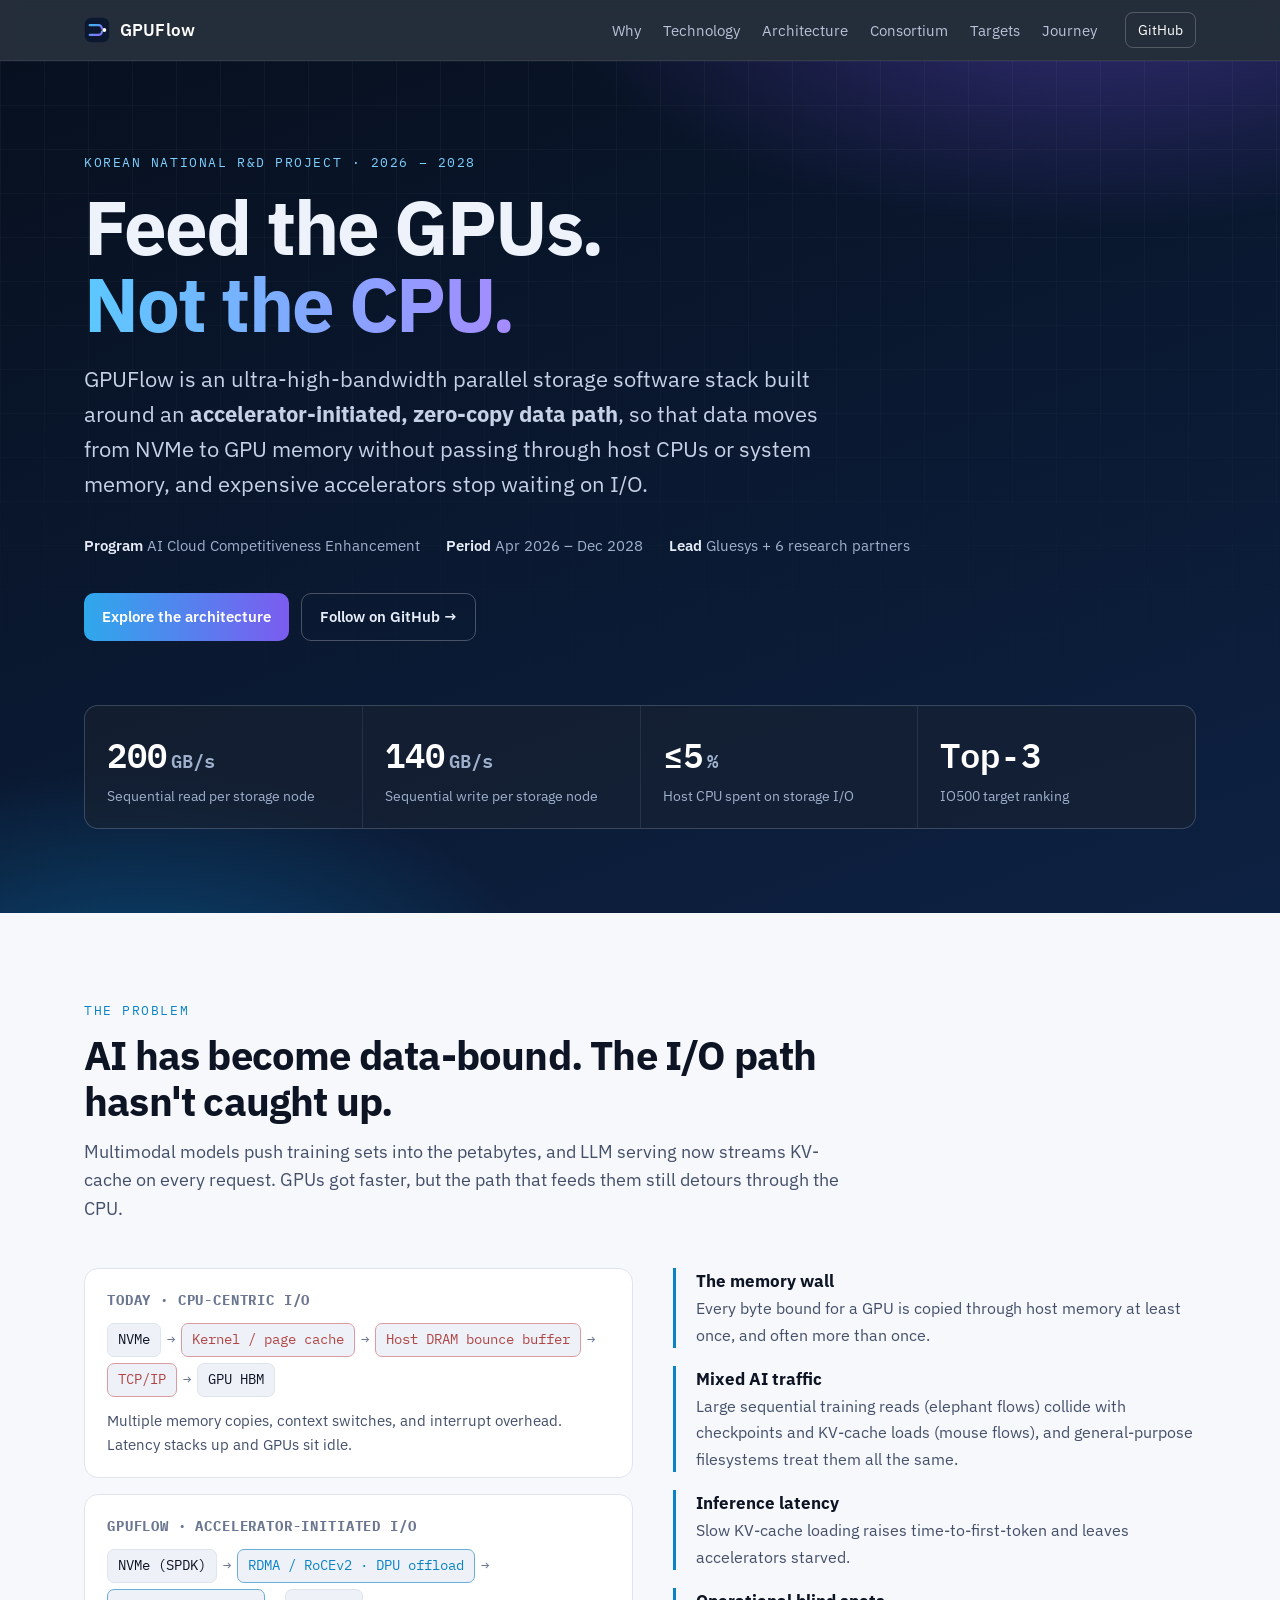
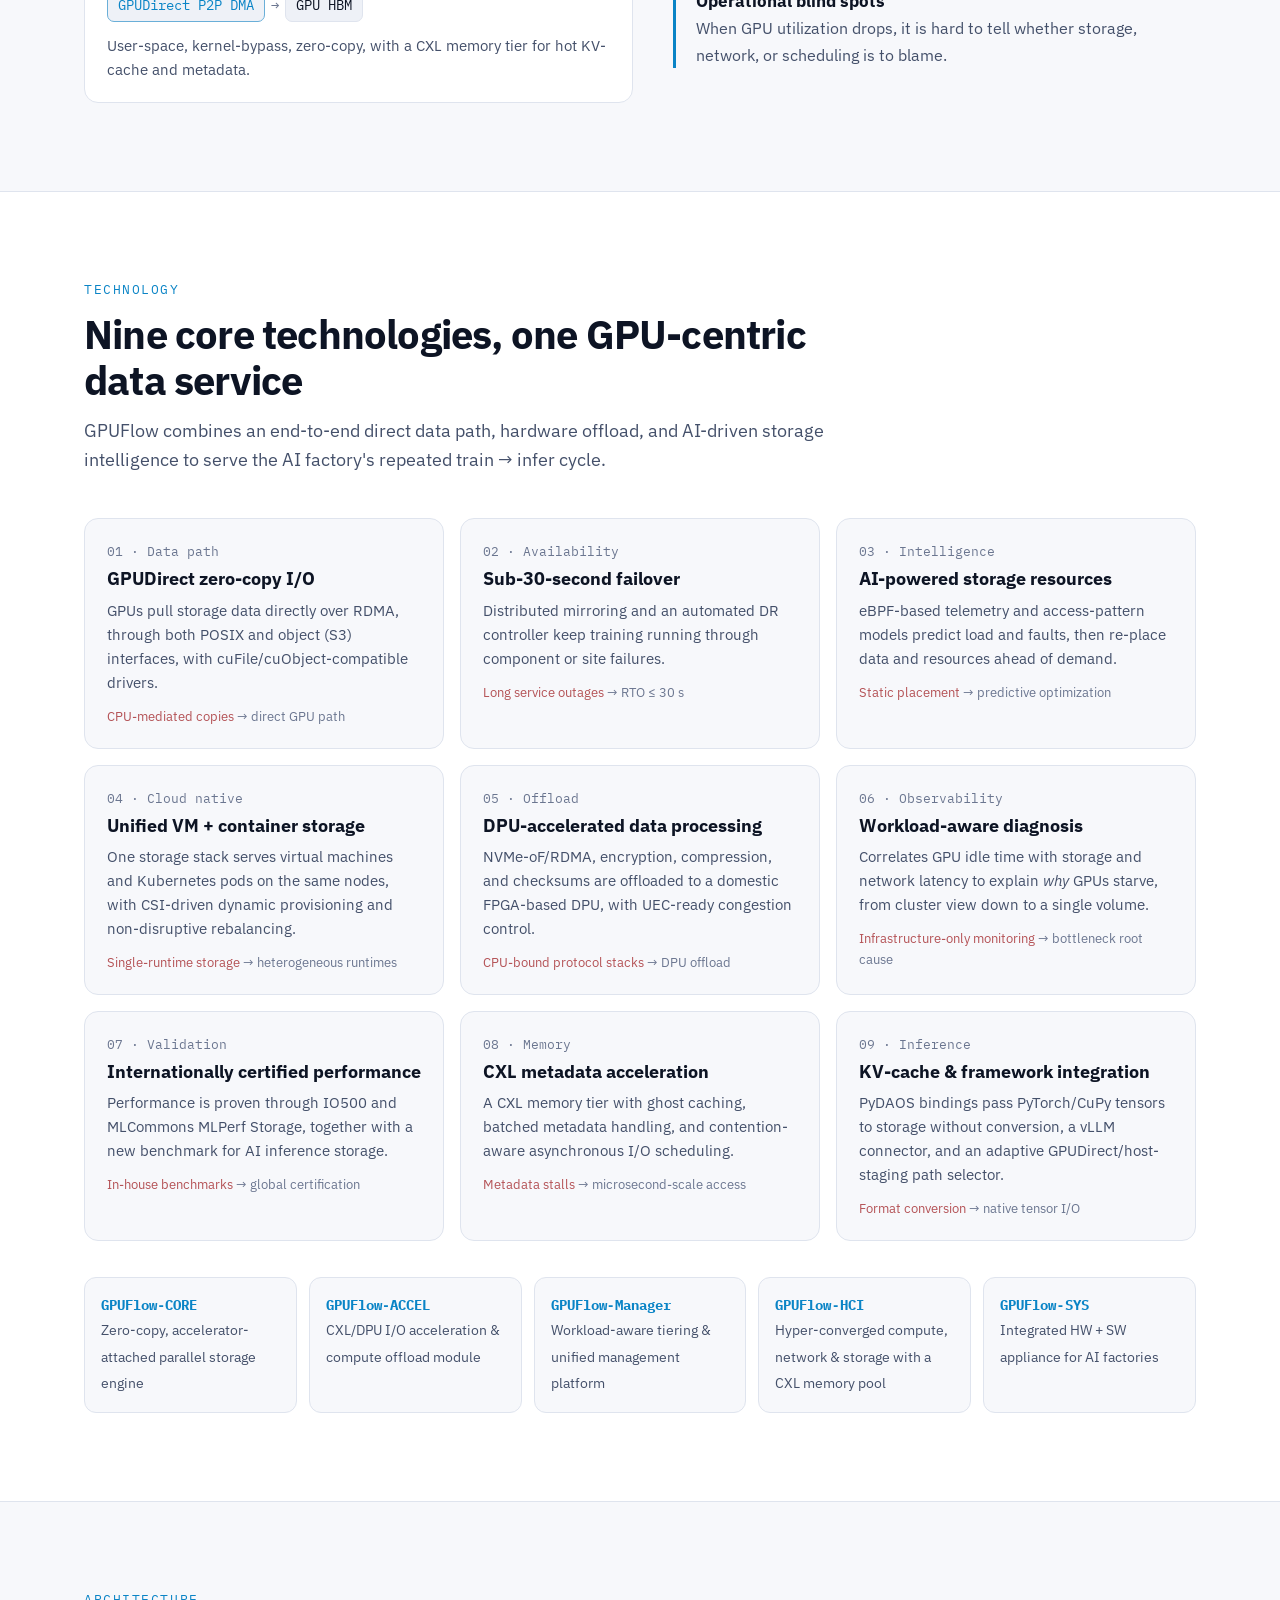
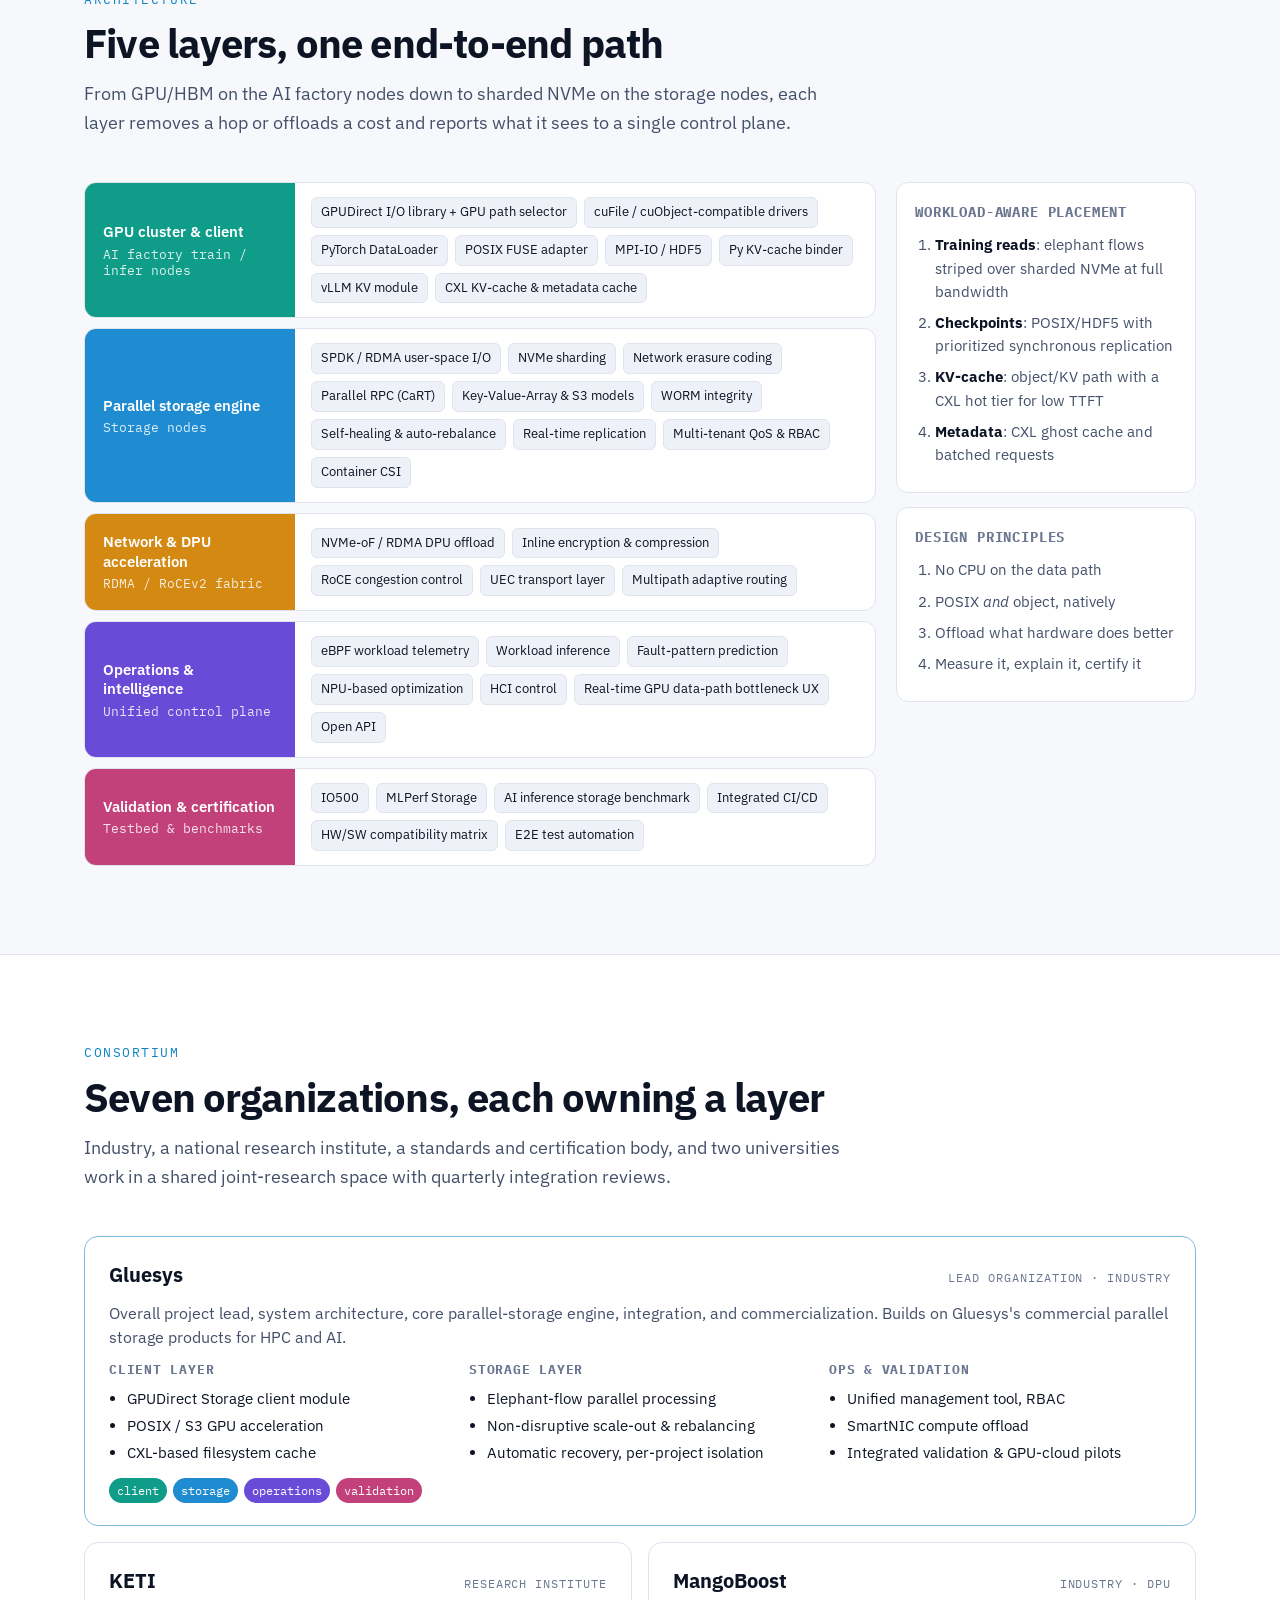
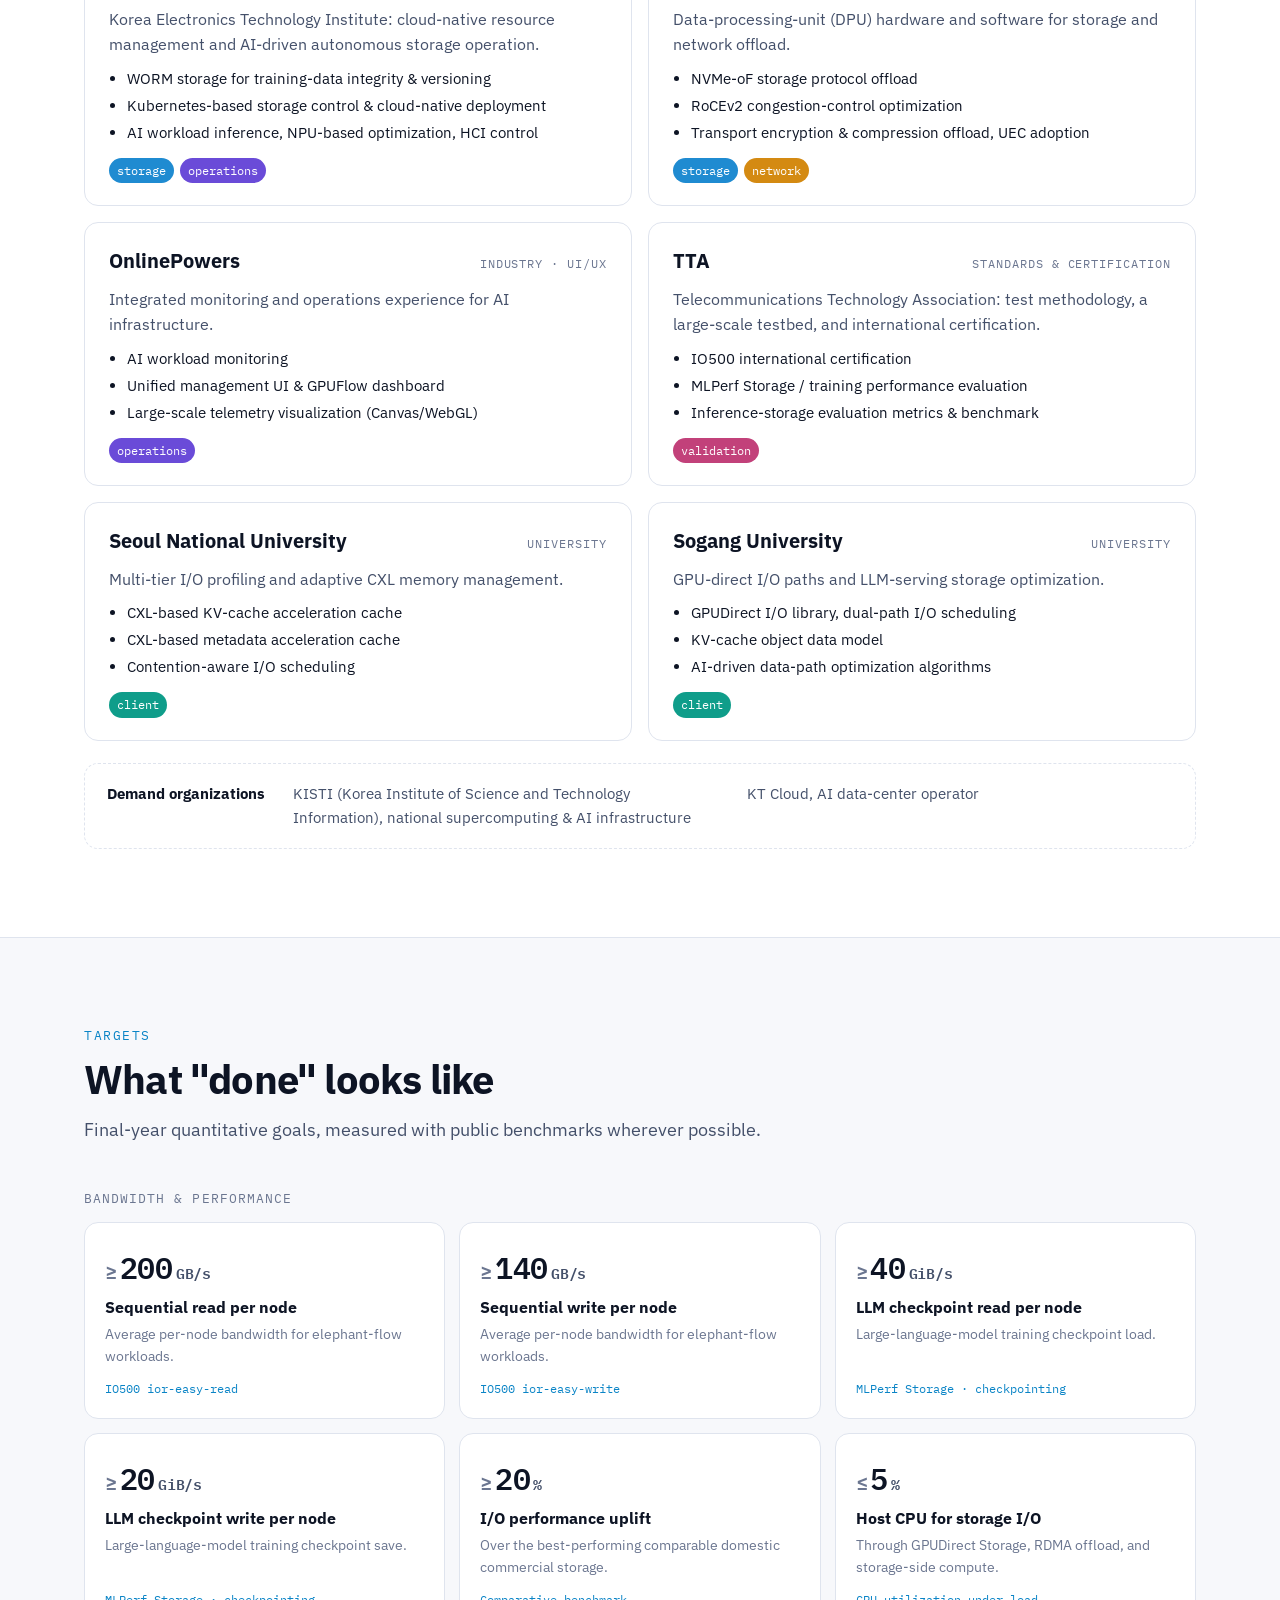
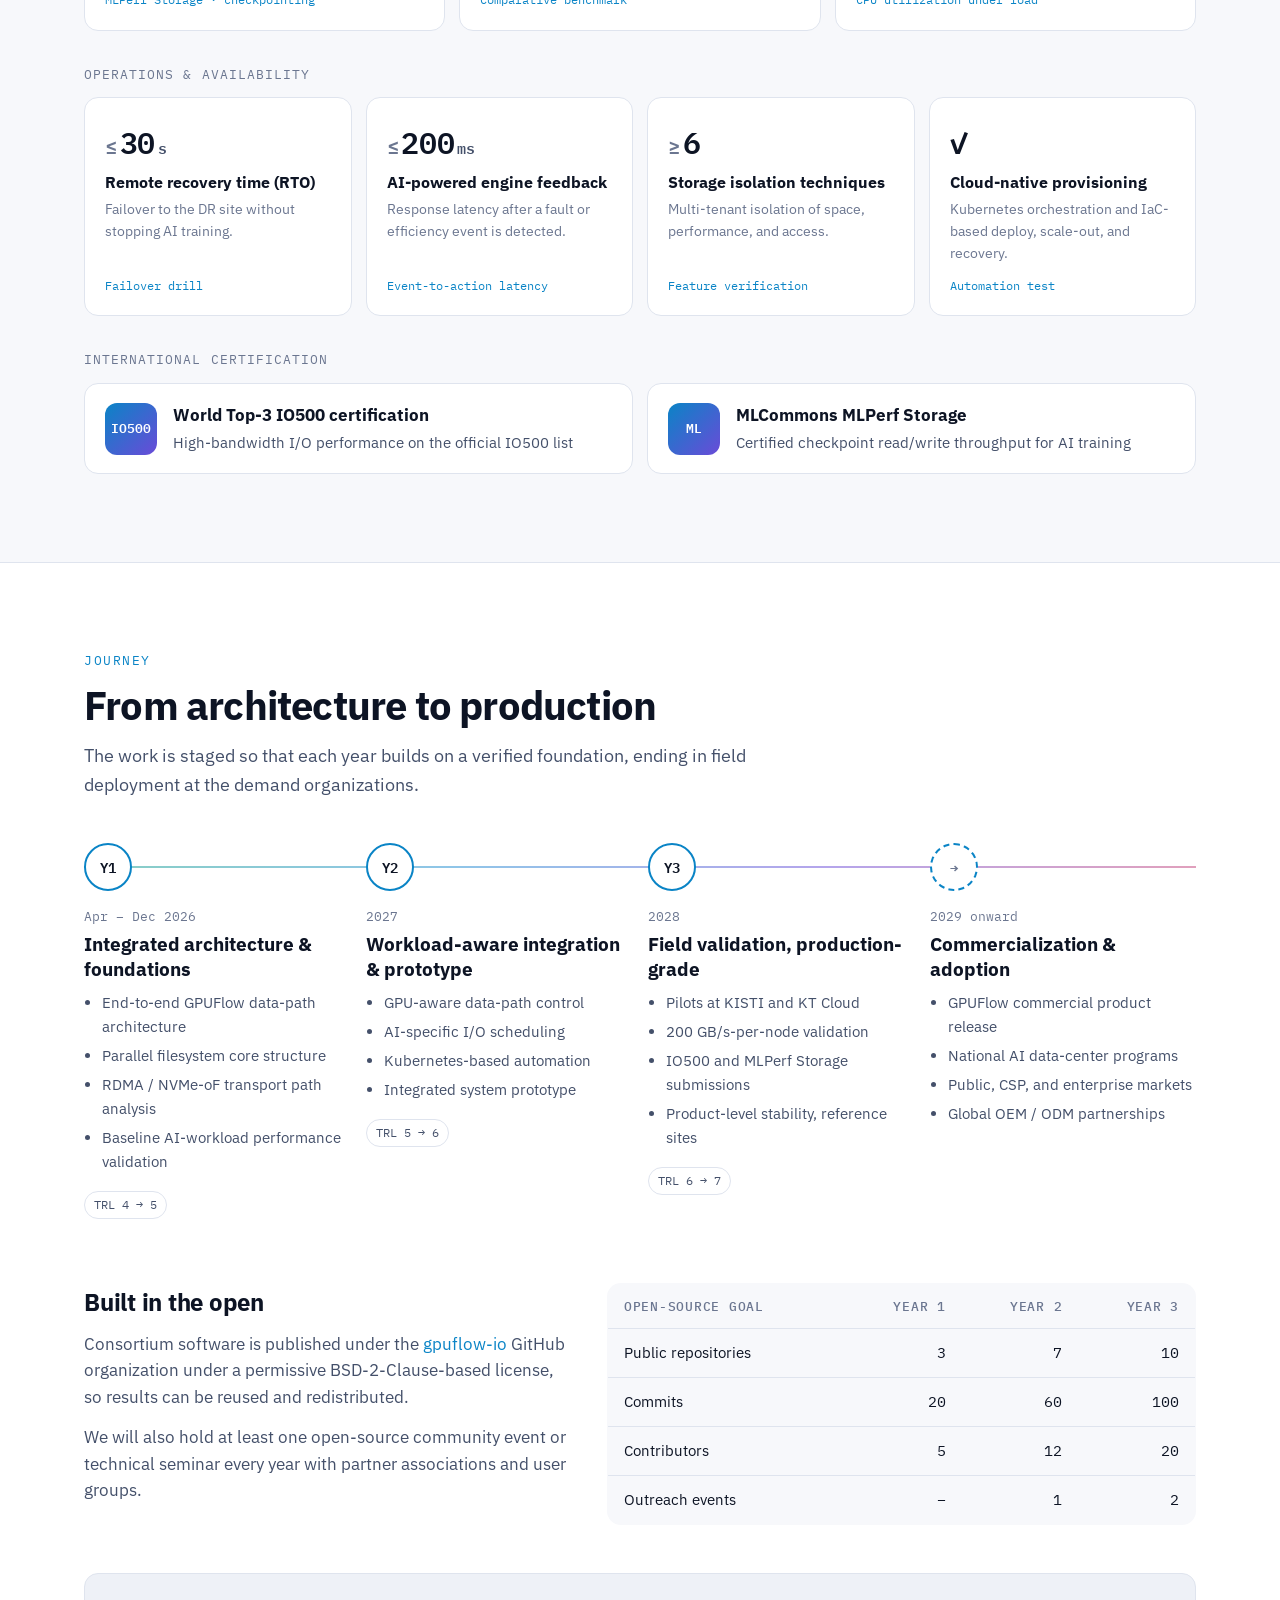
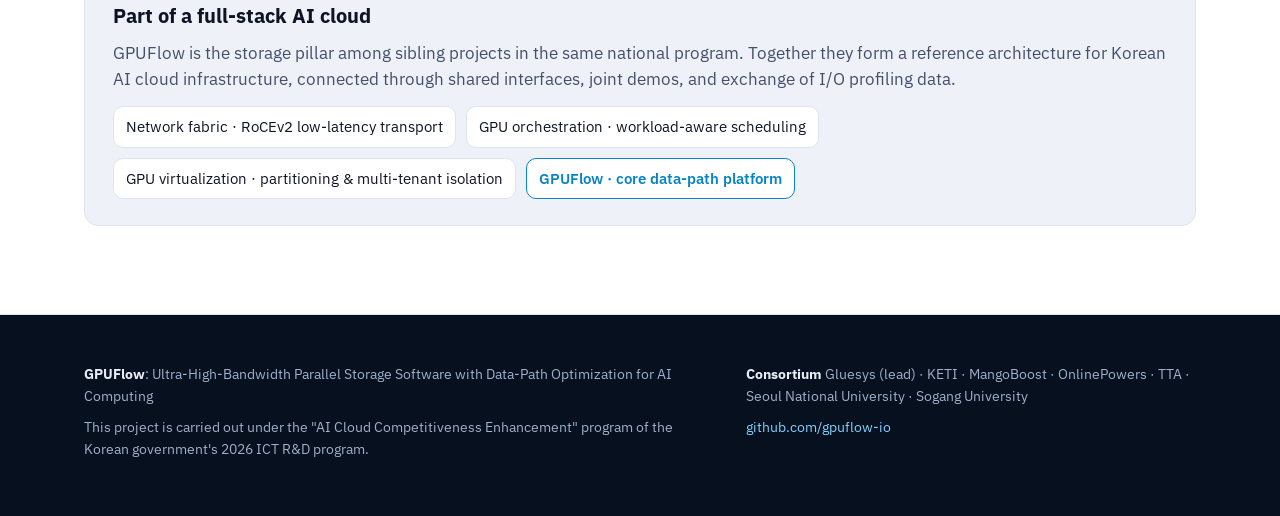
==== index.html @ 69372de9 "Add GPUFlow project homepage Single-page English site: problem, nine core technologies, five-layer a" ====
<!doctype html>
<html lang="en">
<head>
<meta charset="utf-8">
<meta name="viewport" content="width=device-width, initial-scale=1">
<title>GPUFlow — Data-Path-Optimized Parallel Storage for AI</title>
<meta name="description" content="GPUFlow is a Korean national R&D project building an accelerator-initiated, zero-copy parallel storage software stack that delivers 200 GB/s+ per node to large GPU clusters.">
<meta property="og:title" content="GPUFlow — Data-Path-Optimized Parallel Storage for AI">
<meta property="og:description" content="Accelerator-initiated, zero-copy parallel storage delivering 200 GB/s+ per node to AI factories.">
<meta property="og:type" content="website">
<link rel="icon" href="assets/logo.svg" type="image/svg+xml">
<link rel="preconnect" href="https://fonts.googleapis.com">
<link rel="preconnect" href="https://fonts.gstatic.com" crossorigin>
<link href="https://fonts.googleapis.com/css2?family=IBM+Plex+Mono:wght@400;500;600&family=IBM+Plex+Sans:wght@400;500;600;700&display=swap" rel="stylesheet">
<link rel="stylesheet" href="assets/style.css">
</head>
<body>

<nav class="nav">
  <div class="wrap">
    <a class="brand" href="#top" aria-label="GPUFlow home">
      <img src="assets/logo.svg" width="26" height="26" alt="">
      GPUFlow
    </a>
    <ul>
      <li><a href="#problem">Why</a></li>
      <li><a href="#technology">Technology</a></li>
      <li><a href="#architecture">Architecture</a></li>
      <li><a href="#consortium">Consortium</a></li>
      <li><a href="#targets">Targets</a></li>
      <li><a href="#journey">Journey</a></li>
    </ul>
    <a class="gh" href="https://github.com/gpuflow-io">GitHub</a>
  </div>
</nav>

<header class="hero" id="top">
  <div class="wrap">
    <div class="eyebrow">Korean national R&amp;D project · 2026 – 2028</div>
    <h1>Feed the GPUs.<br><span class="grad">Not the CPU.</span></h1>
    <p class="lede">GPUFlow is an ultra-high-bandwidth parallel storage software stack built around an
      <b>accelerator-initiated, zero-copy data path</b>, so that data moves from NVMe to GPU memory without passing through
      host CPUs or system memory, and expensive accelerators stop waiting on I/O.</p>
    <div class="meta">
      <span><b>Program</b> AI Cloud Competitiveness Enhancement</span>
      <span><b>Period</b> Apr 2026 – Dec 2028</span>
      <span><b>Lead</b> Gluesys + 6 research partners</span>
    </div>
    <div class="cta">
      <a class="btn primary" href="#architecture">Explore the architecture</a>
      <a class="btn ghost" href="https://github.com/gpuflow-io">Follow on GitHub →</a>
    </div>

    <div class="hero-stats">
      <div><div class="v">200<small>GB/s</small></div><div class="k">Sequential read per storage node</div></div>
      <div><div class="v">140<small>GB/s</small></div><div class="k">Sequential write per storage node</div></div>
      <div><div class="v">≤5<small>%</small></div><div class="k">Host CPU spent on storage I/O</div></div>
      <div><div class="v">Top‑3</div><div class="k">IO500 target ranking</div></div>
    </div>
  </div>
</header>

<!-- ============ PROBLEM ============ -->
<section id="problem">
  <div class="wrap">
    <div class="sec-head">
      <div class="eyebrow">The problem</div>
      <h2>AI has become data-bound. The I/O path hasn't caught up.</h2>
      <p>Multimodal models push training sets into the petabytes, and LLM serving now streams KV-cache
        on every request. GPUs got faster, but the path that feeds them still detours through the CPU.</p>
    </div>

    <div class="problem">
      <div class="paths">
        <div class="path">
          <h4>Today · CPU-centric I/O</h4>
          <div class="hops">
            <span class="hop">NVMe</span><span class="arrow">→</span>
            <span class="hop bad">Kernel / page cache</span><span class="arrow">→</span>
            <span class="hop bad">Host DRAM bounce buffer</span><span class="arrow">→</span>
            <span class="hop bad">TCP/IP</span><span class="arrow">→</span>
            <span class="hop">GPU HBM</span>
          </div>
          <p>Multiple memory copies, context switches, and interrupt overhead. Latency stacks up and GPUs sit idle.</p>
        </div>
        <div class="path">
          <h4>GPUFlow · Accelerator-initiated I/O</h4>
          <div class="hops">
            <span class="hop">NVMe (SPDK)</span><span class="arrow">→</span>
            <span class="hop good">RDMA / RoCEv2 · DPU offload</span><span class="arrow">→</span>
            <span class="hop good">GPUDirect P2P DMA</span><span class="arrow">→</span>
            <span class="hop">GPU HBM</span>
          </div>
          <p>User-space, kernel-bypass, zero-copy, with a CXL memory tier for hot KV-cache and metadata.</p>
        </div>
      </div>

      <ul class="points">
        <li><b>The memory wall</b><span>Every byte bound for a GPU is copied through host memory at least once, and often more than once.</span></li>
        <li><b>Mixed AI traffic</b><span>Large sequential training reads (elephant flows) collide with checkpoints and KV-cache loads (mouse flows), and general-purpose filesystems treat them all the same.</span></li>
        <li><b>Inference latency</b><span>Slow KV-cache loading raises time-to-first-token and leaves accelerators starved.</span></li>
        <li><b>Operational blind spots</b><span>When GPU utilization drops, it is hard to tell whether storage, network, or scheduling is to blame.</span></li>
      </ul>
    </div>
  </div>
</section>

<!-- ============ TECHNOLOGY ============ -->
<section id="technology" class="alt">
  <div class="wrap">
    <div class="sec-head">
      <div class="eyebrow">Technology</div>
      <h2>Nine core technologies, one GPU-centric data service</h2>
      <p>GPUFlow combines an end-to-end direct data path, hardware offload, and AI-driven storage intelligence to serve the AI factory's repeated train → infer cycle.</p>
    </div>

    <div class="tech">
      <div class="tcard"><div class="n">01 · Data path</div><h3>GPUDirect zero-copy I/O</h3>
        <p>GPUs pull storage data directly over RDMA, through both POSIX and object (S3) interfaces, with cuFile/cuObject-compatible drivers.</p>
        <div class="from"><s>CPU-mediated copies</s> → direct GPU path</div></div>
      <div class="tcard"><div class="n">02 · Availability</div><h3>Sub-30-second failover</h3>
        <p>Distributed mirroring and an automated DR controller keep training running through component or site failures.</p>
        <div class="from"><s>Long service outages</s> → RTO ≤ 30 s</div></div>
      <div class="tcard"><div class="n">03 · Intelligence</div><h3>AI-powered storage resources</h3>
        <p>eBPF-based telemetry and access-pattern models predict load and faults, then re-place data and resources ahead of demand.</p>
        <div class="from"><s>Static placement</s> → predictive optimization</div></div>
      <div class="tcard"><div class="n">04 · Cloud native</div><h3>Unified VM + container storage</h3>
        <p>One storage stack serves virtual machines and Kubernetes pods on the same nodes, with CSI-driven dynamic provisioning and non-disruptive rebalancing.</p>
        <div class="from"><s>Single-runtime storage</s> → heterogeneous runtimes</div></div>
      <div class="tcard"><div class="n">05 · Offload</div><h3>DPU-accelerated data processing</h3>
        <p>NVMe-oF/RDMA, encryption, compression, and checksums are offloaded to a domestic FPGA-based DPU, with UEC-ready congestion control.</p>
        <div class="from"><s>CPU-bound protocol stacks</s> → DPU offload</div></div>
      <div class="tcard"><div class="n">06 · Observability</div><h3>Workload-aware diagnosis</h3>
        <p>Correlates GPU idle time with storage and network latency to explain <em>why</em> GPUs starve, from cluster view down to a single volume.</p>
        <div class="from"><s>Infrastructure-only monitoring</s> → bottleneck root cause</div></div>
      <div class="tcard"><div class="n">07 · Validation</div><h3>Internationally certified performance</h3>
        <p>Performance is proven through IO500 and MLCommons MLPerf Storage, together with a new benchmark for AI inference storage.</p>
        <div class="from"><s>In-house benchmarks</s> → global certification</div></div>
      <div class="tcard"><div class="n">08 · Memory</div><h3>CXL metadata acceleration</h3>
        <p>A CXL memory tier with ghost caching, batched metadata handling, and contention-aware asynchronous I/O scheduling.</p>
        <div class="from"><s>Metadata stalls</s> → microsecond-scale access</div></div>
      <div class="tcard"><div class="n">09 · Inference</div><h3>KV-cache &amp; framework integration</h3>
        <p>PyDAOS bindings pass PyTorch/CuPy tensors to storage without conversion, a vLLM connector, and an adaptive GPUDirect/host-staging path selector.</p>
        <div class="from"><s>Format conversion</s> → native tensor I/O</div></div>
    </div>

    <div class="products">
      <div class="prod"><b>GPUFlow‑CORE</b><span>Zero-copy, accelerator-attached parallel storage engine</span></div>
      <div class="prod"><b>GPUFlow‑ACCEL</b><span>CXL/DPU I/O acceleration &amp; compute offload module</span></div>
      <div class="prod"><b>GPUFlow‑Manager</b><span>Workload-aware tiering &amp; unified management platform</span></div>
      <div class="prod"><b>GPUFlow‑HCI</b><span>Hyper-converged compute, network &amp; storage with a CXL memory pool</span></div>
      <div class="prod"><b>GPUFlow‑SYS</b><span>Integrated HW + SW appliance for AI factories</span></div>
    </div>
  </div>
</section>

<!-- ============ ARCHITECTURE ============ -->
<section id="architecture">
  <div class="wrap">
    <div class="sec-head">
      <div class="eyebrow">Architecture</div>
      <h2>Five layers, one end-to-end path</h2>
      <p>From GPU/HBM on the AI factory nodes down to sharded NVMe on the storage nodes, each layer removes a hop or offloads a cost and reports what it sees to a single control plane.</p>
    </div>

    <div class="arch">
      <div class="stack">
        <div class="layer L1">
          <div class="lh">GPU cluster &amp; client<small>AI factory train / infer nodes</small></div>
          <div class="lb">
            <span class="chip">GPUDirect I/O library + GPU path selector</span>
            <span class="chip">cuFile / cuObject-compatible drivers</span>
            <span class="chip">PyTorch DataLoader</span><span class="chip">POSIX FUSE adapter</span>
            <span class="chip">MPI-IO / HDF5</span><span class="chip">Py KV-cache binder</span><span class="chip">vLLM KV module</span>
            <span class="chip">CXL KV-cache &amp; metadata cache</span>
          </div>
        </div>
        <div class="layer L2">
          <div class="lh">Parallel storage engine<small>Storage nodes</small></div>
          <div class="lb">
            <span class="chip">SPDK / RDMA user-space I/O</span><span class="chip">NVMe sharding</span>
            <span class="chip">Network erasure coding</span><span class="chip">Parallel RPC (CaRT)</span>
            <span class="chip">Key-Value-Array &amp; S3 models</span><span class="chip">WORM integrity</span>
            <span class="chip">Self-healing &amp; auto-rebalance</span><span class="chip">Real-time replication</span>
            <span class="chip">Multi-tenant QoS &amp; RBAC</span><span class="chip">Container CSI</span>
          </div>
        </div>
        <div class="layer L3">
          <div class="lh">Network &amp; DPU acceleration<small>RDMA / RoCEv2 fabric</small></div>
          <div class="lb">
            <span class="chip">NVMe-oF / RDMA DPU offload</span><span class="chip">Inline encryption &amp; compression</span>
            <span class="chip">RoCE congestion control</span><span class="chip">UEC transport layer</span>
            <span class="chip">Multipath adaptive routing</span>
          </div>
        </div>
        <div class="layer L4">
          <div class="lh">Operations &amp; intelligence<small>Unified control plane</small></div>
          <div class="lb">
            <span class="chip">eBPF workload telemetry</span><span class="chip">Workload inference</span>
            <span class="chip">Fault-pattern prediction</span><span class="chip">NPU-based optimization</span>
            <span class="chip">HCI control</span><span class="chip">Real-time GPU data-path bottleneck UX</span>
            <span class="chip">Open API</span>
          </div>
        </div>
        <div class="layer L5">
          <div class="lh">Validation &amp; certification<small>Testbed &amp; benchmarks</small></div>
          <div class="lb">
            <span class="chip">IO500</span><span class="chip">MLPerf Storage</span>
            <span class="chip">AI inference storage benchmark</span><span class="chip">Integrated CI/CD</span>
            <span class="chip">HW/SW compatibility matrix</span><span class="chip">E2E test automation</span>
          </div>
        </div>
      </div>

      <div class="sidecol">
        <div class="side">
          <h4>Workload-aware placement</h4>
          <ol>
            <li><b>Training reads</b>: elephant flows striped over sharded NVMe at full bandwidth</li>
            <li><b>Checkpoints</b>: POSIX/HDF5 with prioritized synchronous replication</li>
            <li><b>KV-cache</b>: object/KV path with a CXL hot tier for low TTFT</li>
            <li><b>Metadata</b>: CXL ghost cache and batched requests</li>
          </ol>
        </div>
        <div class="side">
          <h4>Design principles</h4>
          <ol>
            <li>No CPU on the data path</li>
            <li>POSIX <em>and</em> object, natively</li>
            <li>Offload what hardware does better</li>
            <li>Measure it, explain it, certify it</li>
          </ol>
        </div>
      </div>
    </div>
  </div>
</section>

<!-- ============ CONSORTIUM ============ -->
<section id="consortium" class="alt">
  <div class="wrap">
    <div class="sec-head">
      <div class="eyebrow">Consortium</div>
      <h2>Seven organizations, each owning a layer</h2>
      <p>Industry, a national research institute, a standards and certification body, and two universities work in a shared joint-research space with quarterly integration reviews.</p>
    </div>

    <div class="orgs">
      <article class="org lead">
        <header>
          <h3>Gluesys</h3>
          <span class="kind">Lead organization · Industry</span>
        </header>
        <p class="role">Overall project lead, system architecture, core parallel-storage engine, integration, and commercialization. Builds on Gluesys's commercial parallel storage products for HPC and AI.</p>
        <div class="lead-grid">
          <div><h5>Client layer</h5><ul><li>GPUDirect Storage client module</li><li>POSIX / S3 GPU acceleration</li><li>CXL-based filesystem cache</li></ul></div>
          <div><h5>Storage layer</h5><ul><li>Elephant-flow parallel processing</li><li>Non-disruptive scale-out &amp; rebalancing</li><li>Automatic recovery, per-project isolation</li></ul></div>
          <div><h5>Ops &amp; validation</h5><ul><li>Unified management tool, RBAC</li><li>SmartNIC compute offload</li><li>Integrated validation &amp; GPU-cloud pilots</li></ul></div>
        </div>
        <div class="tags"><span class="tag L1">client</span><span class="tag L2">storage</span><span class="tag L4">operations</span><span class="tag L5">validation</span></div>
      </article>

      <article class="org">
        <header><h3>KETI</h3><span class="kind">Research institute</span></header>
        <p class="role">Korea Electronics Technology Institute: cloud-native resource management and AI-driven autonomous storage operation.</p>
        <ul>
          <li>WORM storage for training-data integrity &amp; versioning</li>
          <li>Kubernetes-based storage control &amp; cloud-native deployment</li>
          <li>AI workload inference, NPU-based optimization, HCI control</li>
        </ul>
        <div class="tags"><span class="tag L2">storage</span><span class="tag L4">operations</span></div>
      </article>

      <article class="org">
        <header><h3>MangoBoost</h3><span class="kind">Industry · DPU</span></header>
        <p class="role">Data-processing-unit (DPU) hardware and software for storage and network offload.</p>
        <ul>
          <li>NVMe-oF storage protocol offload</li>
          <li>RoCEv2 congestion-control optimization</li>
          <li>Transport encryption &amp; compression offload, UEC adoption</li>
        </ul>
        <div class="tags"><span class="tag L2">storage</span><span class="tag L3">network</span></div>
      </article>

      <article class="org">
        <header><h3>OnlinePowers</h3><span class="kind">Industry · UI/UX</span></header>
        <p class="role">Integrated monitoring and operations experience for AI infrastructure.</p>
        <ul>
          <li>AI workload monitoring</li>
          <li>Unified management UI &amp; GPUFlow dashboard</li>
          <li>Large-scale telemetry visualization (Canvas/WebGL)</li>
        </ul>
        <div class="tags"><span class="tag L4">operations</span></div>
      </article>

      <article class="org">
        <header><h3>TTA</h3><span class="kind">Standards &amp; certification</span></header>
        <p class="role">Telecommunications Technology Association: test methodology, a large-scale testbed, and international certification.</p>
        <ul>
          <li>IO500 international certification</li>
          <li>MLPerf Storage / training performance evaluation</li>
          <li>Inference-storage evaluation metrics &amp; benchmark</li>
        </ul>
        <div class="tags"><span class="tag L5">validation</span></div>
      </article>

      <article class="org">
        <header><h3>Seoul National University</h3><span class="kind">University</span></header>
        <p class="role">Multi-tier I/O profiling and adaptive CXL memory management.</p>
        <ul>
          <li>CXL-based KV-cache acceleration cache</li>
          <li>CXL-based metadata acceleration cache</li>
          <li>Contention-aware I/O scheduling</li>
        </ul>
        <div class="tags"><span class="tag L1">client</span></div>
      </article>

      <article class="org">
        <header><h3>Sogang University</h3><span class="kind">University</span></header>
        <p class="role">GPU-direct I/O paths and LLM-serving storage optimization.</p>
        <ul>
          <li>GPUDirect I/O library, dual-path I/O scheduling</li>
          <li>KV-cache object data model</li>
          <li>AI-driven data-path optimization algorithms</li>
        </ul>
        <div class="tags"><span class="tag L1">client</span></div>
      </article>
    </div>

    <div class="demand">
      <b>Demand organizations</b>
      <span>KISTI (Korea Institute of Science and Technology Information), national supercomputing &amp; AI infrastructure</span>
      <span>KT Cloud, AI data-center operator</span>
    </div>
  </div>
</section>

<!-- ============ TARGETS ============ -->
<section id="targets">
  <div class="wrap">
    <div class="sec-head">
      <div class="eyebrow">Targets</div>
      <h2>What "done" looks like</h2>
      <p>Final-year quantitative goals, measured with public benchmarks wherever possible.</p>
    </div>

    <div class="kgroup">Bandwidth &amp; performance</div>
    <div class="kpis three">
      <div class="kpi"><div class="v"><span class="op">≥</span>200<span class="u">GB/s</span></div><h4>Sequential read per node</h4><p>Average per-node bandwidth for elephant-flow workloads.</p><div class="bench">IO500 ior-easy-read</div></div>
      <div class="kpi"><div class="v"><span class="op">≥</span>140<span class="u">GB/s</span></div><h4>Sequential write per node</h4><p>Average per-node bandwidth for elephant-flow workloads.</p><div class="bench">IO500 ior-easy-write</div></div>
      <div class="kpi"><div class="v"><span class="op">≥</span>40<span class="u">GiB/s</span></div><h4>LLM checkpoint read per node</h4><p>Large-language-model training checkpoint load.</p><div class="bench">MLPerf Storage · checkpointing</div></div>
      <div class="kpi"><div class="v"><span class="op">≥</span>20<span class="u">GiB/s</span></div><h4>LLM checkpoint write per node</h4><p>Large-language-model training checkpoint save.</p><div class="bench">MLPerf Storage · checkpointing</div></div>
      <div class="kpi"><div class="v"><span class="op">≥</span>20<span class="u">%</span></div><h4>I/O performance uplift</h4><p>Over the best-performing comparable domestic commercial storage.</p><div class="bench">Comparative benchmark</div></div>
      <div class="kpi"><div class="v"><span class="op">≤</span>5<span class="u">%</span></div><h4>Host CPU for storage I/O</h4><p>Through GPUDirect Storage, RDMA offload, and storage-side compute.</p><div class="bench">CPU utilization under load</div></div>
    </div>

    <div class="kgroup">Operations &amp; availability</div>
    <div class="kpis">
      <div class="kpi"><div class="v"><span class="op">≤</span>30<span class="u">s</span></div><h4>Remote recovery time (RTO)</h4><p>Failover to the DR site without stopping AI training.</p><div class="bench">Failover drill</div></div>
      <div class="kpi"><div class="v"><span class="op">≤</span>200<span class="u">ms</span></div><h4>AI-powered engine feedback</h4><p>Response latency after a fault or efficiency event is detected.</p><div class="bench">Event-to-action latency</div></div>
      <div class="kpi"><div class="v"><span class="op">≥</span>6</div><h4>Storage isolation techniques</h4><p>Multi-tenant isolation of space, performance, and access.</p><div class="bench">Feature verification</div></div>
      <div class="kpi"><div class="v">✓</div><h4>Cloud-native provisioning</h4><p>Kubernetes orchestration and IaC-based deploy, scale-out, and recovery.</p><div class="bench">Automation test</div></div>
    </div>

    <div class="kgroup">International certification</div>
    <div class="certs">
      <div class="cert"><div class="badge">IO500</div><div><b>World Top-3 IO500 certification</b><span>High-bandwidth I/O performance on the official IO500 list</span></div></div>
      <div class="cert"><div class="badge">ML</div><div><b>MLCommons MLPerf Storage</b><span>Certified checkpoint read/write throughput for AI training</span></div></div>
    </div>
  </div>
</section>

<!-- ============ JOURNEY ============ -->
<section id="journey" class="alt">
  <div class="wrap">
    <div class="sec-head">
      <div class="eyebrow">Journey</div>
      <h2>From architecture to production</h2>
      <p>The work is staged so that each year builds on a verified foundation, ending in field deployment at the demand organizations.</p>
    </div>

    <div class="timeline">
      <div class="stage">
        <div class="dot">Y1</div>
        <div class="when">Apr – Dec 2026</div>
        <h3>Integrated architecture &amp; foundations</h3>
        <ul>
          <li>End-to-end GPUFlow data-path architecture</li>
          <li>Parallel filesystem core structure</li>
          <li>RDMA / NVMe-oF transport path analysis</li>
          <li>Baseline AI-workload performance validation</li>
        </ul>
        <span class="trl">TRL 4 → 5</span>
      </div>
      <div class="stage">
        <div class="dot">Y2</div>
        <div class="when">2027</div>
        <h3>Workload-aware integration &amp; prototype</h3>
        <ul>
          <li>GPU-aware data-path control</li>
          <li>AI-specific I/O scheduling</li>
          <li>Kubernetes-based automation</li>
          <li>Integrated system prototype</li>
        </ul>
        <span class="trl">TRL 5 → 6</span>
      </div>
      <div class="stage">
        <div class="dot">Y3</div>
        <div class="when">2028</div>
        <h3>Field validation, production-grade</h3>
        <ul>
          <li>Pilots at KISTI and KT Cloud</li>
          <li>200 GB/s-per-node validation</li>
          <li>IO500 and MLPerf Storage submissions</li>
          <li>Product-level stability, reference sites</li>
        </ul>
        <span class="trl">TRL 6 → 7</span>
      </div>
      <div class="stage future">
        <div class="dot">→</div>
        <div class="when">2029 onward</div>
        <h3>Commercialization &amp; adoption</h3>
        <ul>
          <li>GPUFlow commercial product release</li>
          <li>National AI data-center programs</li>
          <li>Public, CSP, and enterprise markets</li>
          <li>Global OEM / ODM partnerships</li>
        </ul>
      </div>
    </div>

    <div class="oss">
      <div>
        <h3>Built in the open</h3>
        <p>Consortium software is published under the <a href="https://github.com/gpuflow-io">gpuflow-io</a> GitHub organization under a permissive BSD-2-Clause-based license, so results can be reused and redistributed.</p>
        <p>We will also hold at least one open-source community event or technical seminar every year with partner associations and user groups.</p>
      </div>
      <table class="oss-t">
        <thead><tr><th>Open-source goal</th><th class="num">Year 1</th><th class="num">Year 2</th><th class="num">Year 3</th></tr></thead>
        <tbody>
          <tr><td>Public repositories</td><td class="num">3</td><td class="num">7</td><td class="num">10</td></tr>
          <tr><td>Commits</td><td class="num">20</td><td class="num">60</td><td class="num">100</td></tr>
          <tr><td>Contributors</td><td class="num">5</td><td class="num">12</td><td class="num">20</td></tr>
          <tr><td>Outreach events</td><td class="num">–</td><td class="num">1</td><td class="num">2</td></tr>
        </tbody>
      </table>
    </div>

    <div class="eco">
      <h3>Part of a full-stack AI cloud</h3>
      <p>GPUFlow is the storage pillar among sibling projects in the same national program. Together they form a reference architecture for Korean AI cloud infrastructure, connected through shared interfaces, joint demos, and exchange of I/O profiling data.</p>
      <div class="row">
        <span>Network fabric · RoCEv2 low-latency transport</span>
        <span>GPU orchestration · workload-aware scheduling</span>
        <span>GPU virtualization · partitioning &amp; multi-tenant isolation</span>
        <span class="core">GPUFlow · core data-path platform</span>
      </div>
    </div>
  </div>
</section>

<footer>
  <div class="wrap">
    <div>
      <p><b>GPUFlow</b>: Ultra-High-Bandwidth Parallel Storage Software with Data-Path Optimization for AI Computing</p>
      <p>This project is carried out under the "AI Cloud Competitiveness Enhancement" program of the Korean government's 2026 ICT R&amp;D program.</p>
    </div>
    <div>
      <p><b>Consortium</b> Gluesys (lead) · KETI · MangoBoost · OnlinePowers · TTA · Seoul National University · Sogang University</p>
      <p><a href="https://github.com/gpuflow-io">github.com/gpuflow-io</a></p>
    </div>
  </div>
</footer>

</body>
</html>
---- assets/style.css ----
:root {
  --bg: #f7f8fb;
  --surface: #ffffff;
  --surface-2: #eef1f7;
  --ink: #0d1424;
  --ink-2: #44506a;
  --ink-3: #6b7690;
  --line: #dfe4ee;
  --accent: #0a84c6;
  --accent-2: #6a4bd8;
  --accent-ink: #ffffff;
  --l1: #0f9d8a;  /* client / GPU */
  --l2: #1f8bd1;  /* storage */
  --l3: #d48a12;  /* network / DPU */
  --l4: #6a4bd8;  /* ops / intelligence */
  --l5: #c2417a;  /* validation */
  --hero-a: #07101f;
  --hero-b: #0d2142;
  --radius: 14px;
  --maxw: 1160px;
  --mono: "IBM Plex Mono", ui-monospace, SFMono-Regular, Menlo, monospace;
  --sans: "IBM Plex Sans", system-ui, -apple-system, "Segoe UI", sans-serif;
}
@media (prefers-color-scheme: dark) {
  :root {
    --bg: #090e18;
    --surface: #111827;
    --surface-2: #172034;
    --ink: #e8ecf5;
    --ink-2: #a9b3c8;
    --ink-3: #7d889f;
    --line: #243049;
    --accent: #3fb3f0;
    --accent-2: #9a82ff;
    --accent-ink: #06101e;
    --l1: #2cc4ad;
    --l2: #4aa8ec;
    --l3: #f0a93a;
    --l4: #9a82ff;
    --l5: #ee6aa4;
  }
}

* { box-sizing: border-box; }
html { scroll-behavior: smooth; scroll-padding-top: 72px; }
body {
  margin: 0;
  background: var(--bg);
  color: var(--ink);
  font-family: var(--sans);
  font-size: 16.5px;
  line-height: 1.6;
  -webkit-font-smoothing: antialiased;
}
a { color: var(--accent); text-decoration: none; }
a:hover { text-decoration: underline; }
.wrap { max-width: var(--maxw); margin: 0 auto; padding: 0 24px; }

/* ---------- nav ---------- */
.nav {
  position: sticky; top: 0; z-index: 20;
  background: color-mix(in srgb, var(--hero-a) 88%, transparent);
  backdrop-filter: saturate(140%) blur(10px);
  border-bottom: 1px solid rgba(255,255,255,.07);
}
.nav .wrap { display: flex; align-items: center; gap: 28px; height: 60px; }
.brand { display: flex; align-items: center; gap: 10px; color: #fff; font-weight: 600; letter-spacing: .01em; }
.brand:hover { text-decoration: none; }
.brand svg { width: 26px; height: 26px; }
.nav ul { list-style: none; display: flex; gap: 22px; margin: 0 0 0 auto; padding: 0; }
.nav ul a { color: #b8c3d9; font-size: 14.5px; }
.nav ul a:hover { color: #fff; text-decoration: none; }
.nav .gh { color: #fff; border: 1px solid rgba(255,255,255,.22); padding: 6px 12px; border-radius: 8px; font-size: 14px; }
.nav .gh:hover { background: rgba(255,255,255,.08); text-decoration: none; }

/* ---------- hero ---------- */
.hero {
  position: relative; overflow: hidden;
  background:
    radial-gradient(900px 420px at 85% -10%, rgba(106,75,216,.45), transparent 60%),
    radial-gradient(700px 380px at 10% 110%, rgba(10,132,198,.40), transparent 60%),
    linear-gradient(160deg, var(--hero-a), var(--hero-b));
  color: #eef3fb;
  padding: 92px 0 84px;
}
.hero::after {
  content: ""; position: absolute; inset: 0;
  background-image: linear-gradient(rgba(255,255,255,.04) 1px, transparent 1px),
                    linear-gradient(90deg, rgba(255,255,255,.04) 1px, transparent 1px);
  background-size: 44px 44px;
  mask-image: linear-gradient(180deg, rgba(0,0,0,.9), transparent 85%);
  pointer-events: none;
}
.hero .wrap { position: relative; z-index: 1; }
.eyebrow {
  font-family: var(--mono); font-size: 13px; letter-spacing: .12em; text-transform: uppercase;
  color: #7fd0ff;
}
.hero h1 {
  font-size: clamp(40px, 6.4vw, 76px); line-height: 1.02; margin: 14px 0 18px;
  letter-spacing: -.025em; font-weight: 700;
}
.hero h1 .grad {
  background: linear-gradient(90deg, #5cc8ff, #a58bff);
  -webkit-background-clip: text; background-clip: text; color: transparent;
}
.hero .lede { font-size: clamp(18px, 2.1vw, 22px); color: #c6d1e6; max-width: 760px; margin: 0 0 32px; }
.hero .meta { display: flex; flex-wrap: wrap; gap: 10px 26px; font-size: 14.5px; color: #9fb0cc; margin-bottom: 36px; }
.hero .meta b { color: #e6edf9; font-weight: 600; }
.cta { display: flex; flex-wrap: wrap; gap: 12px; }
.btn {
  display: inline-flex; align-items: center; gap: 8px;
  padding: 11px 18px; border-radius: 10px; font-weight: 600; font-size: 15px;
}
.btn:hover { text-decoration: none; }
.btn.primary { background: linear-gradient(90deg, #2ea8ec, #7b5cf0); color: #fff; }
.btn.ghost { color: #e6edf9; border: 1px solid rgba(255,255,255,.25); }
.btn.ghost:hover { background: rgba(255,255,255,.07); }

.hero-stats {
  margin-top: 64px;
  display: grid; grid-template-columns: repeat(4, 1fr); gap: 1px;
  background: rgba(255,255,255,.10); border-radius: var(--radius); overflow: hidden;
  border: 1px solid rgba(255,255,255,.10);
}
.hero-stats > div { background: rgba(7,16,31,.55); padding: 22px 22px 20px; }
.hero-stats .v { font-family: var(--mono); font-size: clamp(24px, 3vw, 34px); font-weight: 600; color: #fff; }
.hero-stats .v small { font-size: .55em; color: #9fb0cc; margin-left: 4px; }
.hero-stats .k { font-size: 13.5px; color: #9fb0cc; margin-top: 4px; }

/* ---------- sections ---------- */
section { padding: 88px 0; }
section.alt { background: var(--surface); border-top: 1px solid var(--line); border-bottom: 1px solid var(--line); }
.sec-head { max-width: 760px; margin-bottom: 44px; }
.sec-head .eyebrow { color: var(--accent); }
.sec-head h2 { font-size: clamp(28px, 3.6vw, 40px); line-height: 1.15; letter-spacing: -.02em; margin: 10px 0 14px; }
.sec-head p { color: var(--ink-2); font-size: 18px; margin: 0; }

/* problem */
.problem { display: grid; grid-template-columns: 1.05fr 1fr; gap: 40px; align-items: start; }
.paths { display: grid; gap: 16px; }
.path {
  border: 1px solid var(--line); border-radius: var(--radius); padding: 20px 22px; background: var(--surface);
}
section.alt .path { background: var(--bg); }
.path h4 { margin: 0 0 12px; font-size: 14px; font-family: var(--mono); letter-spacing: .06em; text-transform: uppercase; color: var(--ink-3); }
.hops { display: flex; flex-wrap: wrap; align-items: center; gap: 6px; font-family: var(--mono); font-size: 13.5px; }
.hop { padding: 5px 10px; border-radius: 7px; background: var(--surface-2); border: 1px solid var(--line); white-space: nowrap; }
.hop.bad { border-color: color-mix(in srgb, #d9534f 50%, var(--line)); color: color-mix(in srgb, #d9534f 80%, var(--ink)); }
.hop.good { border-color: color-mix(in srgb, var(--accent) 55%, var(--line)); color: var(--accent); }
.arrow { color: var(--ink-3); }
.path p { margin: 12px 0 0; color: var(--ink-2); font-size: 15px; }
.points { list-style: none; margin: 0; padding: 0; display: grid; gap: 18px; }
.points li { padding-left: 20px; border-left: 3px solid var(--accent); }
.points b { display: block; font-size: 17px; }
.points span { color: var(--ink-2); font-size: 15.5px; }

/* core tech */
.tech { display: grid; grid-template-columns: repeat(3, 1fr); gap: 16px; }
.tcard {
  background: var(--surface); border: 1px solid var(--line); border-radius: var(--radius);
  padding: 22px 22px 20px; position: relative;
}
section.alt .tcard { background: var(--bg); }
.tcard .n { font-family: var(--mono); font-size: 12.5px; color: var(--ink-3); }
.tcard h3 { font-size: 18px; margin: 6px 0 8px; line-height: 1.3; }
.tcard p { margin: 0; color: var(--ink-2); font-size: 15px; }
.tcard .from { margin-top: 12px; font-size: 13px; color: var(--ink-3); }
.tcard .from s { text-decoration: none; color: color-mix(in srgb, #d9534f 75%, var(--ink-2)); }

/* products */
.products { display: grid; grid-template-columns: repeat(5, 1fr); gap: 12px; margin-top: 36px; }
.prod { border: 1px solid var(--line); border-radius: 12px; padding: 16px; background: var(--surface); }
section.alt .prod { background: var(--bg); }
.prod b { font-family: var(--mono); font-size: 14px; display: block; color: var(--accent); }
.prod span { font-size: 14px; color: var(--ink-2); }

/* architecture */
.arch { display: grid; grid-template-columns: 1fr 300px; gap: 20px; }
.stack { display: grid; gap: 10px; }
.layer {
  border: 1px solid var(--line); border-radius: 12px; background: var(--surface);
  display: grid; grid-template-columns: 210px 1fr; overflow: hidden;
}
section.alt .layer { background: var(--bg); }
.layer .lh { padding: 16px 18px; color: #fff; font-weight: 600; font-size: 15px; line-height: 1.3; display: flex; flex-direction: column; justify-content: center; }
.layer .lh small { font-weight: 400; opacity: .85; font-size: 12.5px; margin-top: 4px; font-family: var(--mono); }
.layer .lb { padding: 14px 16px; display: flex; flex-wrap: wrap; gap: 7px; align-content: center; }
.chip { font-size: 13px; padding: 4px 9px; border-radius: 6px; background: var(--surface-2); border: 1px solid var(--line); white-space: nowrap; }
.L1 .lh { background: var(--l1); } .L2 .lh { background: var(--l2); } .L3 .lh { background: var(--l3); }
.L4 .lh { background: var(--l4); } .L5 .lh { background: var(--l5); }
.side { border: 1px solid var(--line); border-radius: 12px; background: var(--surface); padding: 18px; }
section.alt .side { background: var(--bg); }
.side h4 { margin: 0 0 10px; font-size: 14px; font-family: var(--mono); letter-spacing: .06em; text-transform: uppercase; color: var(--ink-3); }
.side ol { margin: 0; padding-left: 20px; font-size: 14.5px; color: var(--ink-2); }
.side ol li { margin-bottom: 8px; }
.side ol b { color: var(--ink); }
.side + .side { margin-top: 14px; }
.sidecol { display: flex; flex-direction: column; }

/* consortium */
.orgs { display: grid; grid-template-columns: repeat(2, 1fr); gap: 16px; }
.org {
  background: var(--surface); border: 1px solid var(--line); border-radius: var(--radius);
  padding: 22px 24px; display: grid; gap: 10px;
}
.org.lead { grid-column: 1 / -1; border-color: color-mix(in srgb, var(--accent) 45%, var(--line)); }
.org header { display: flex; align-items: baseline; justify-content: space-between; gap: 12px; flex-wrap: wrap; }
.org h3 { margin: 0; font-size: 20px; }
.org .kind { font-family: var(--mono); font-size: 12px; letter-spacing: .08em; text-transform: uppercase; color: var(--ink-3); }
.org .role { margin: 0; color: var(--ink-2); font-size: 15.5px; }
.org ul { margin: 0; padding-left: 18px; font-size: 15px; }
.org ul li { margin-bottom: 3px; }
.tags { display: flex; flex-wrap: wrap; gap: 6px; }
.tag { font-size: 12px; font-family: var(--mono); padding: 3px 8px; border-radius: 999px; color: #fff; }
.tag.L1 { background: var(--l1); } .tag.L2 { background: var(--l2); } .tag.L3 { background: var(--l3); }
.tag.L4 { background: var(--l4); } .tag.L5 { background: var(--l5); }
.lead-grid { display: grid; grid-template-columns: repeat(3, 1fr); gap: 18px; }
.lead-grid h5 { margin: 0 0 6px; font-size: 13px; font-family: var(--mono); color: var(--ink-3); text-transform: uppercase; letter-spacing: .06em; }
.demand {
  margin-top: 22px; display: grid; grid-template-columns: auto 1fr 1fr; align-items: start; gap: 8px 28px;
  padding: 18px 22px; border: 1px dashed var(--line); border-radius: var(--radius); color: var(--ink-2); font-size: 15px;
}
.demand b { color: var(--ink); }

/* targets */
.kpis { display: grid; grid-template-columns: repeat(4, 1fr); gap: 14px; }
.kpi { background: var(--surface); border: 1px solid var(--line); border-radius: var(--radius); padding: 20px; display: flex; flex-direction: column; }
section.alt .kpi { background: var(--bg); }
.kpi .v { font-family: var(--mono); font-size: 30px; font-weight: 600; letter-spacing: -.01em; }
.kpi .v .op { color: var(--ink-3); font-size: .7em; margin-right: 2px; }
.kpi .v .u { font-size: .5em; color: var(--ink-2); margin-left: 3px; }
.kpi h4 { margin: 6px 0 6px; font-size: 15.5px; line-height: 1.35; }
.kpi p { margin: 0; color: var(--ink-3); font-size: 13.5px; }
.kpi .bench { margin-top: auto; padding-top: 12px; font-family: var(--mono); font-size: 12px; color: var(--accent); }
.kgroup { font-family: var(--mono); font-size: 13px; letter-spacing: .08em; text-transform: uppercase; color: var(--ink-3); margin: 34px 0 12px; }
.kgroup:first-of-type { margin-top: 0; }
.kpis.three { grid-template-columns: repeat(3, 1fr); }
.certs { display: grid; grid-template-columns: repeat(2, 1fr); gap: 14px; }
.cert { display: flex; gap: 16px; align-items: center; background: var(--surface); border: 1px solid var(--line); border-radius: var(--radius); padding: 18px 20px; }
section.alt .cert { background: var(--bg); }
.cert .badge { flex: none; width: 52px; height: 52px; border-radius: 12px; display: grid; place-items: center; font-family: var(--mono); font-weight: 600; font-size: 13px; color: #fff; background: linear-gradient(135deg, var(--accent), var(--accent-2)); }
.cert b { display: block; font-size: 16.5px; }
.cert span { color: var(--ink-2); font-size: 14.5px; }

/* journey */
.timeline { position: relative; display: grid; grid-template-columns: repeat(4, 1fr); gap: 16px; }
.timeline::before {
  content: ""; position: absolute; left: 0; right: 0; top: 23px; height: 2px;
  background: linear-gradient(90deg, var(--l1), var(--l2), var(--l4), var(--l5));
  opacity: .5;
}
.stage { position: relative; }
.stage .dot {
  width: 48px; height: 48px; border-radius: 50%; display: grid; place-items: center;
  background: var(--surface); border: 2px solid var(--accent); font-family: var(--mono); font-weight: 600; font-size: 14px;
  position: relative; z-index: 1;
}
.stage.future .dot { border-style: dashed; color: var(--ink-3); }
.stage .when { font-family: var(--mono); font-size: 13px; color: var(--ink-3); margin-top: 16px; }
.stage h3 { font-size: 19px; margin: 4px 0 10px; line-height: 1.3; }
.stage ul { margin: 0; padding-left: 18px; color: var(--ink-2); font-size: 15px; }
.stage ul li { margin-bottom: 5px; }
.trl { display: inline-block; margin-top: 12px; font-family: var(--mono); font-size: 12px; padding: 3px 9px; border-radius: 999px; border: 1px solid var(--line); color: var(--ink-2); }

.oss { margin-top: 64px; display: grid; grid-template-columns: 1fr 1.2fr; gap: 32px; align-items: start; }
.oss h3 { font-size: 24px; margin: 0 0 10px; letter-spacing: -.01em; }
.oss p { color: var(--ink-2); margin: 0 0 14px; }
table.oss-t { width: 100%; border-collapse: collapse; font-size: 15px; background: var(--surface); border: 1px solid var(--line); border-radius: var(--radius); overflow: hidden; }
section.alt table.oss-t { background: var(--bg); }
.oss-t th, .oss-t td { padding: 12px 16px; text-align: left; border-bottom: 1px solid var(--line); }
.oss-t th { font-family: var(--mono); font-size: 12.5px; text-transform: uppercase; letter-spacing: .06em; color: var(--ink-3); font-weight: 500; }
.oss-t td.num { font-family: var(--mono); text-align: right; }
.oss-t th.num { text-align: right; }
.oss-t tr:last-child td { border-bottom: 0; }

.eco { margin-top: 48px; padding: 26px 28px; border-radius: var(--radius); border: 1px solid var(--line); background: var(--surface-2); }
.eco h3 { margin: 0 0 8px; font-size: 20px; }
.eco p { margin: 0 0 14px; color: var(--ink-2); }
.eco .row { display: flex; flex-wrap: wrap; gap: 10px; }
.eco .row span { padding: 8px 12px; border-radius: 10px; background: var(--surface); border: 1px solid var(--line); font-size: 14.5px; }
.eco .row span.core { border-color: var(--accent); color: var(--accent); font-weight: 600; }

/* footer */
footer { background: var(--hero-a); color: #9fb0cc; padding: 48px 0; font-size: 14px; }
footer .wrap { display: grid; grid-template-columns: 1.4fr 1fr; gap: 32px; }
footer b { color: #e6edf9; }
footer a { color: #7fd0ff; }
footer p { margin: 0 0 8px; }

/* ---------- responsive ---------- */
@media (max-width: 1000px) {
  .tech { grid-template-columns: repeat(2, 1fr); }
  .products { grid-template-columns: repeat(2, 1fr); }
  .kpis { grid-template-columns: repeat(2, 1fr); }
  .arch { grid-template-columns: 1fr; }
  .timeline { grid-template-columns: repeat(2, 1fr); row-gap: 36px; }
  .timeline::before { display: none; }
  .lead-grid { grid-template-columns: 1fr; }
}
@media (max-width: 760px) {
  body { font-size: 16px; }
  .wrap { padding: 0 16px; }
  .nav ul { display: none; }
  .nav .gh { margin-left: auto; }
  section { padding: 64px 0; }
  .hero { padding: 64px 0 56px; }
  .hero-stats { grid-template-columns: repeat(2, 1fr); }
  .problem, .oss, footer .wrap, .demand { grid-template-columns: 1fr; }
  .tech, .orgs, .kpis, .kpis.three, .certs, .timeline, .products { grid-template-columns: 1fr; }
  .layer { grid-template-columns: 1fr; }
  .hop { white-space: normal; }
  .chip { white-space: normal; }
}
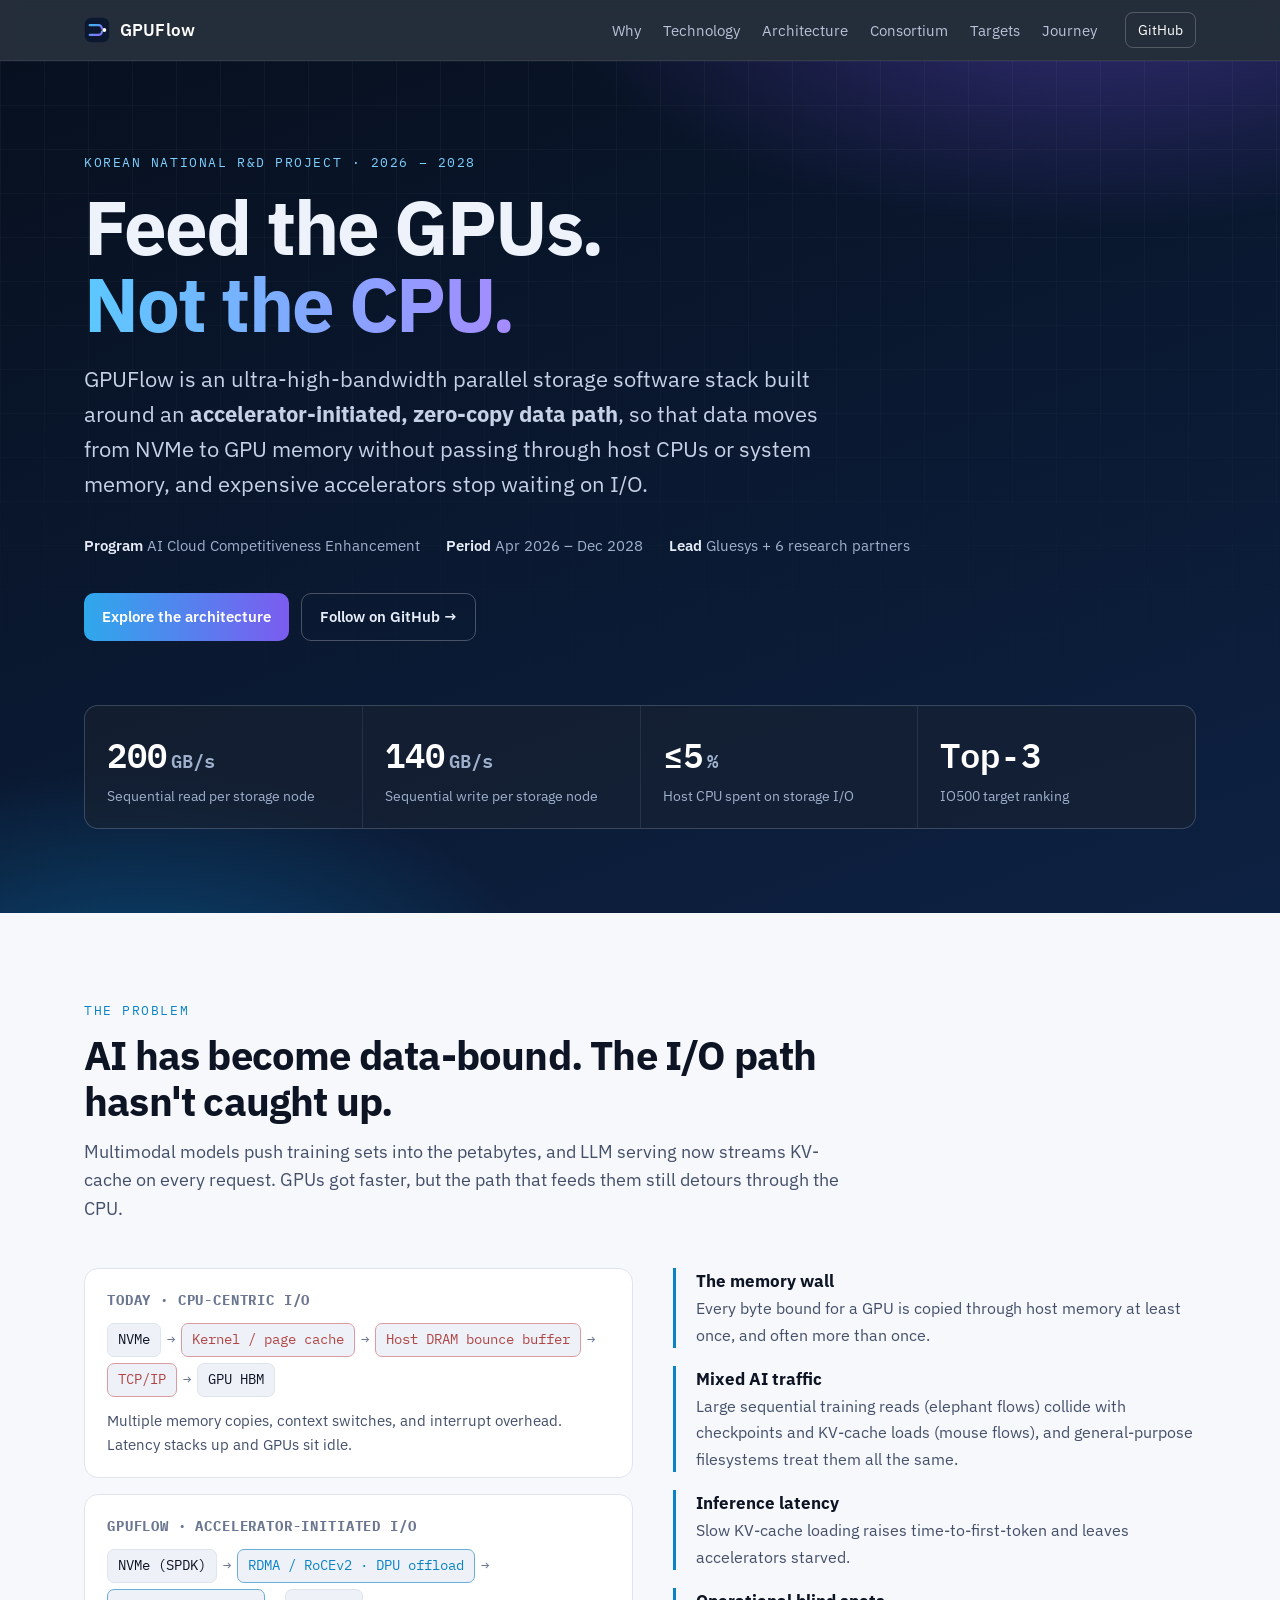
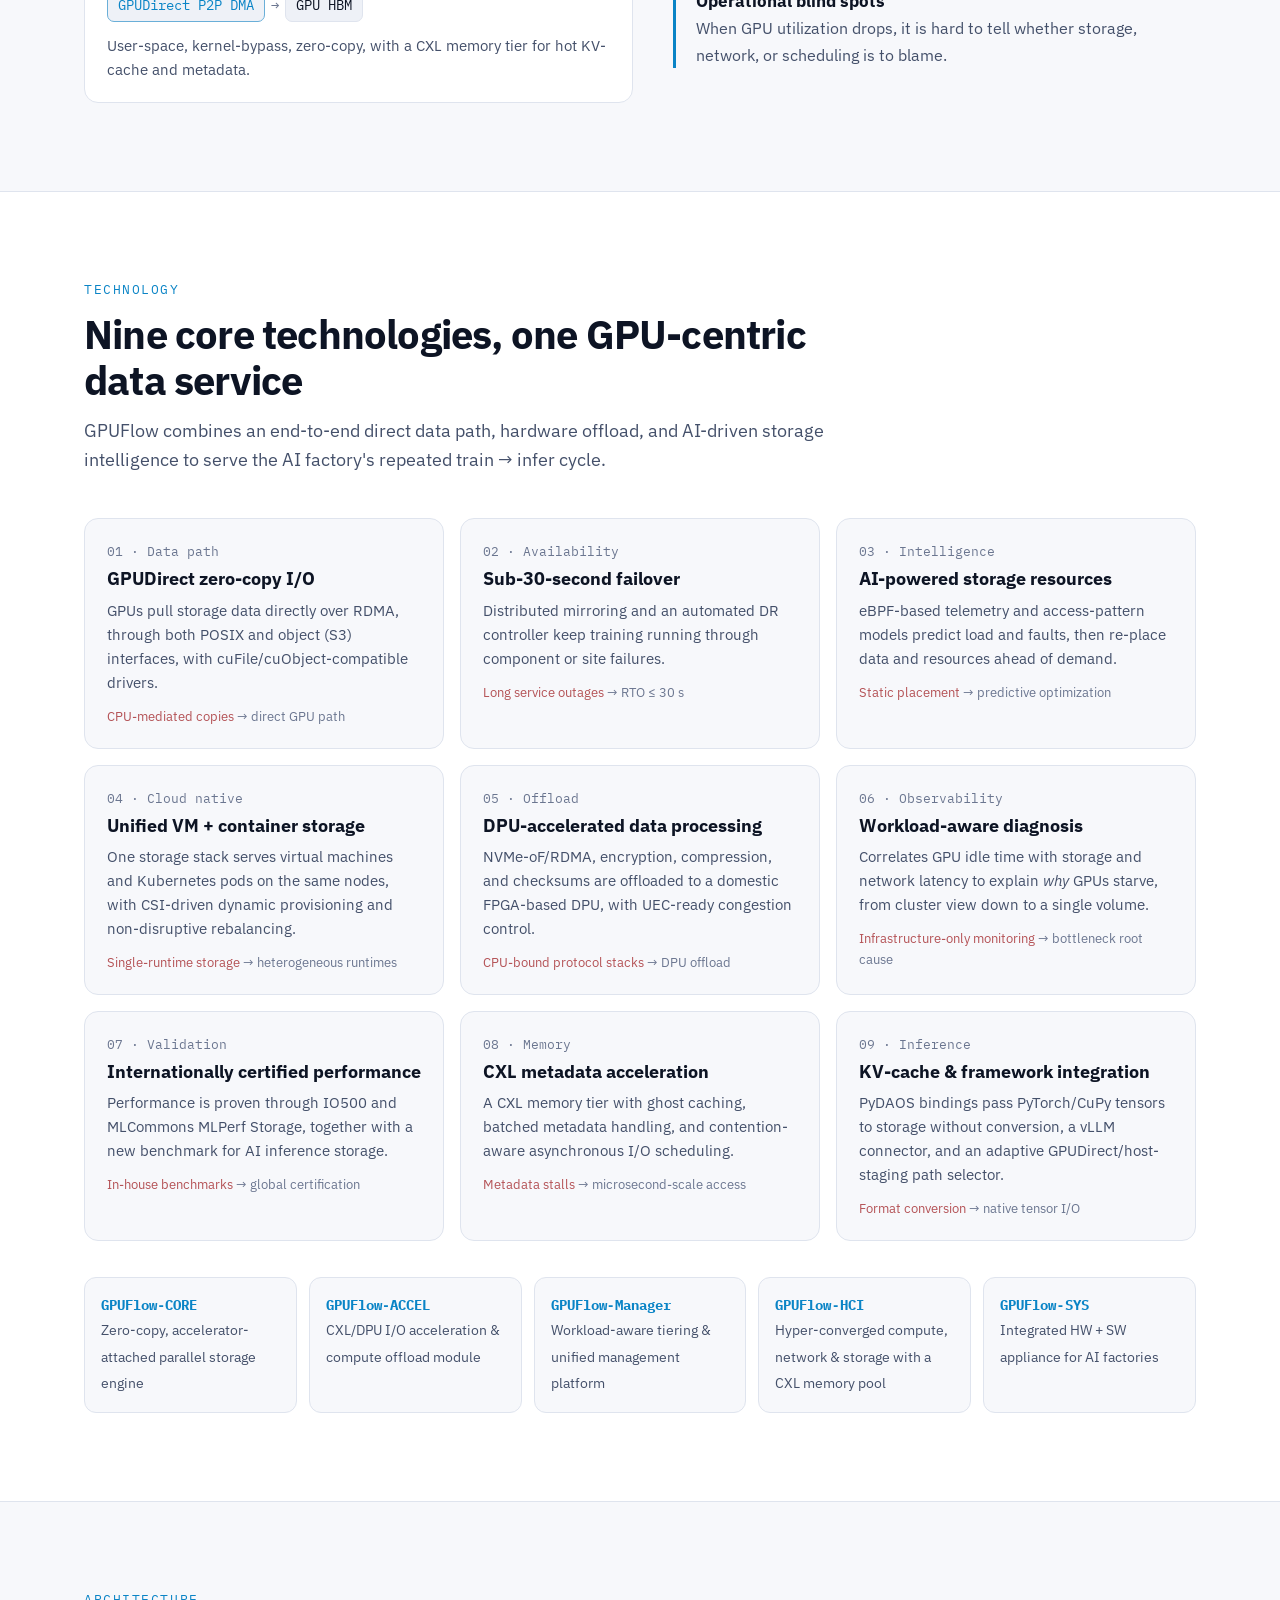
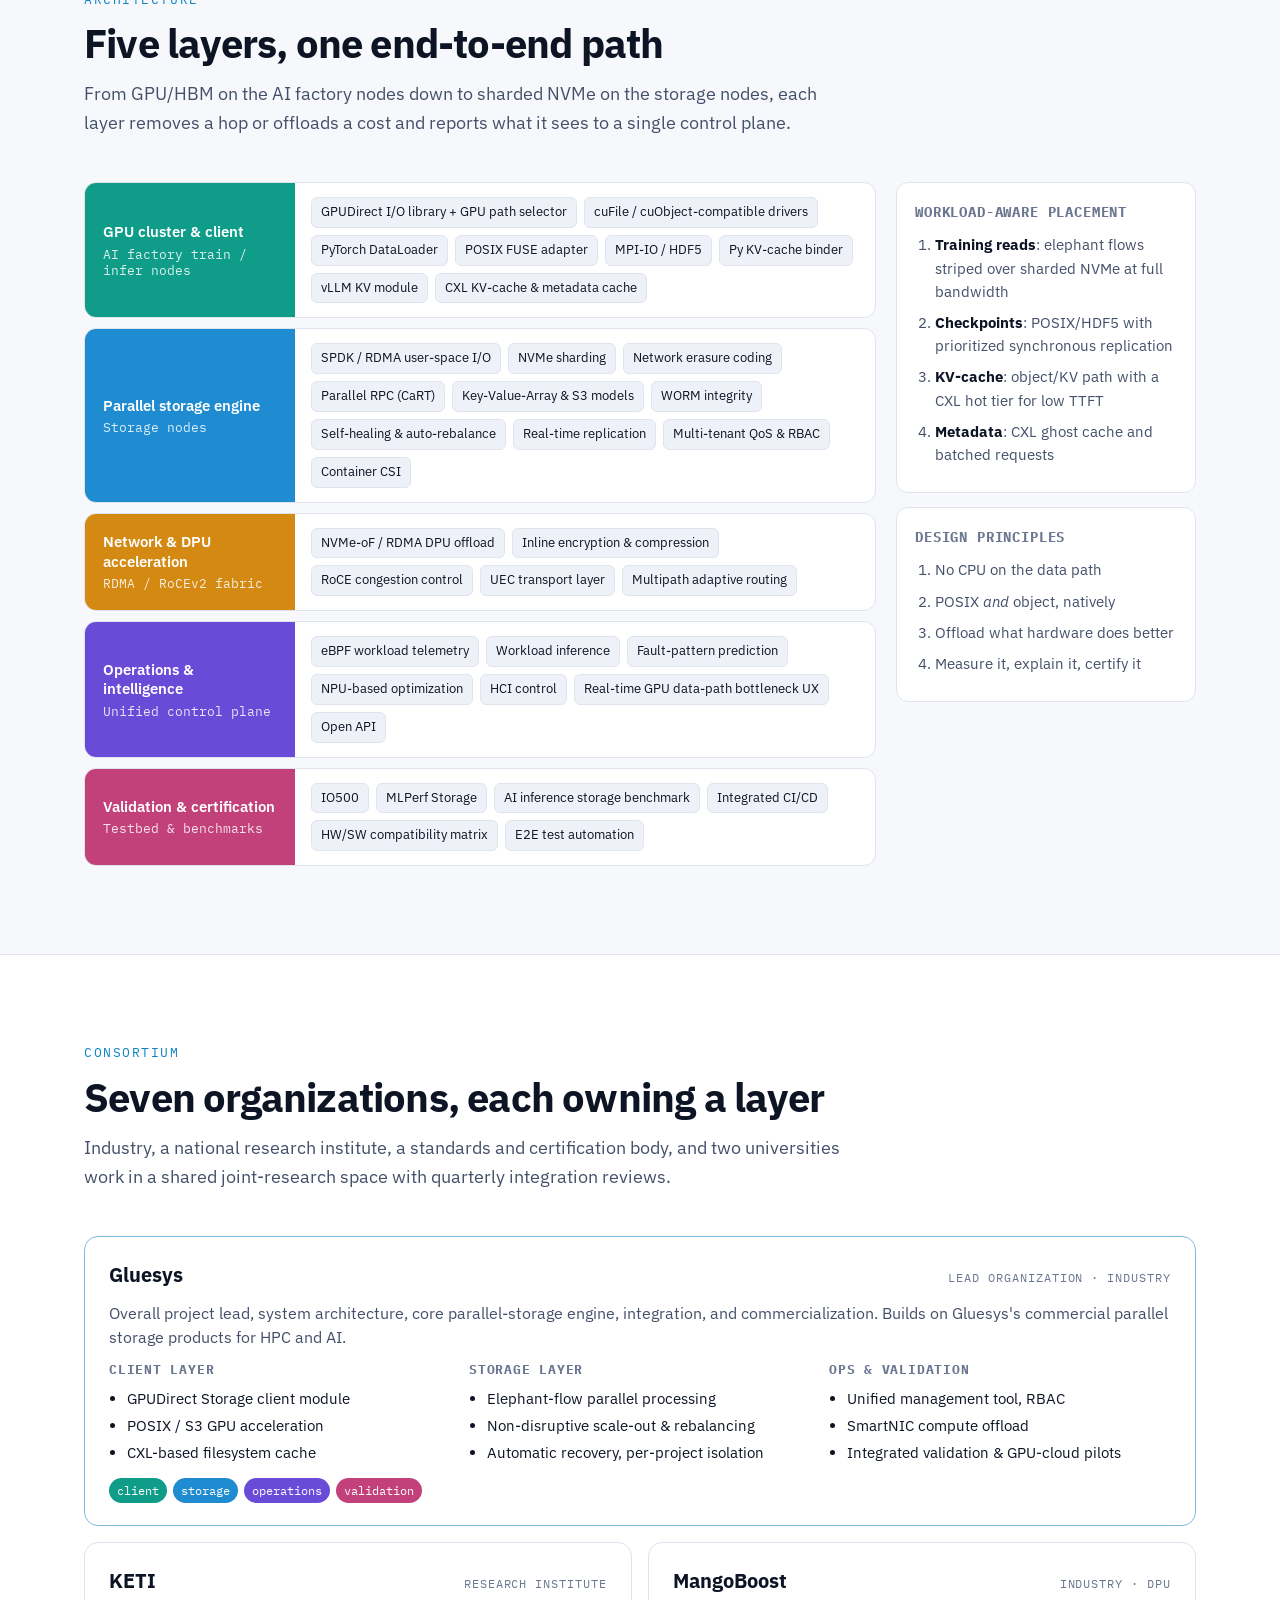
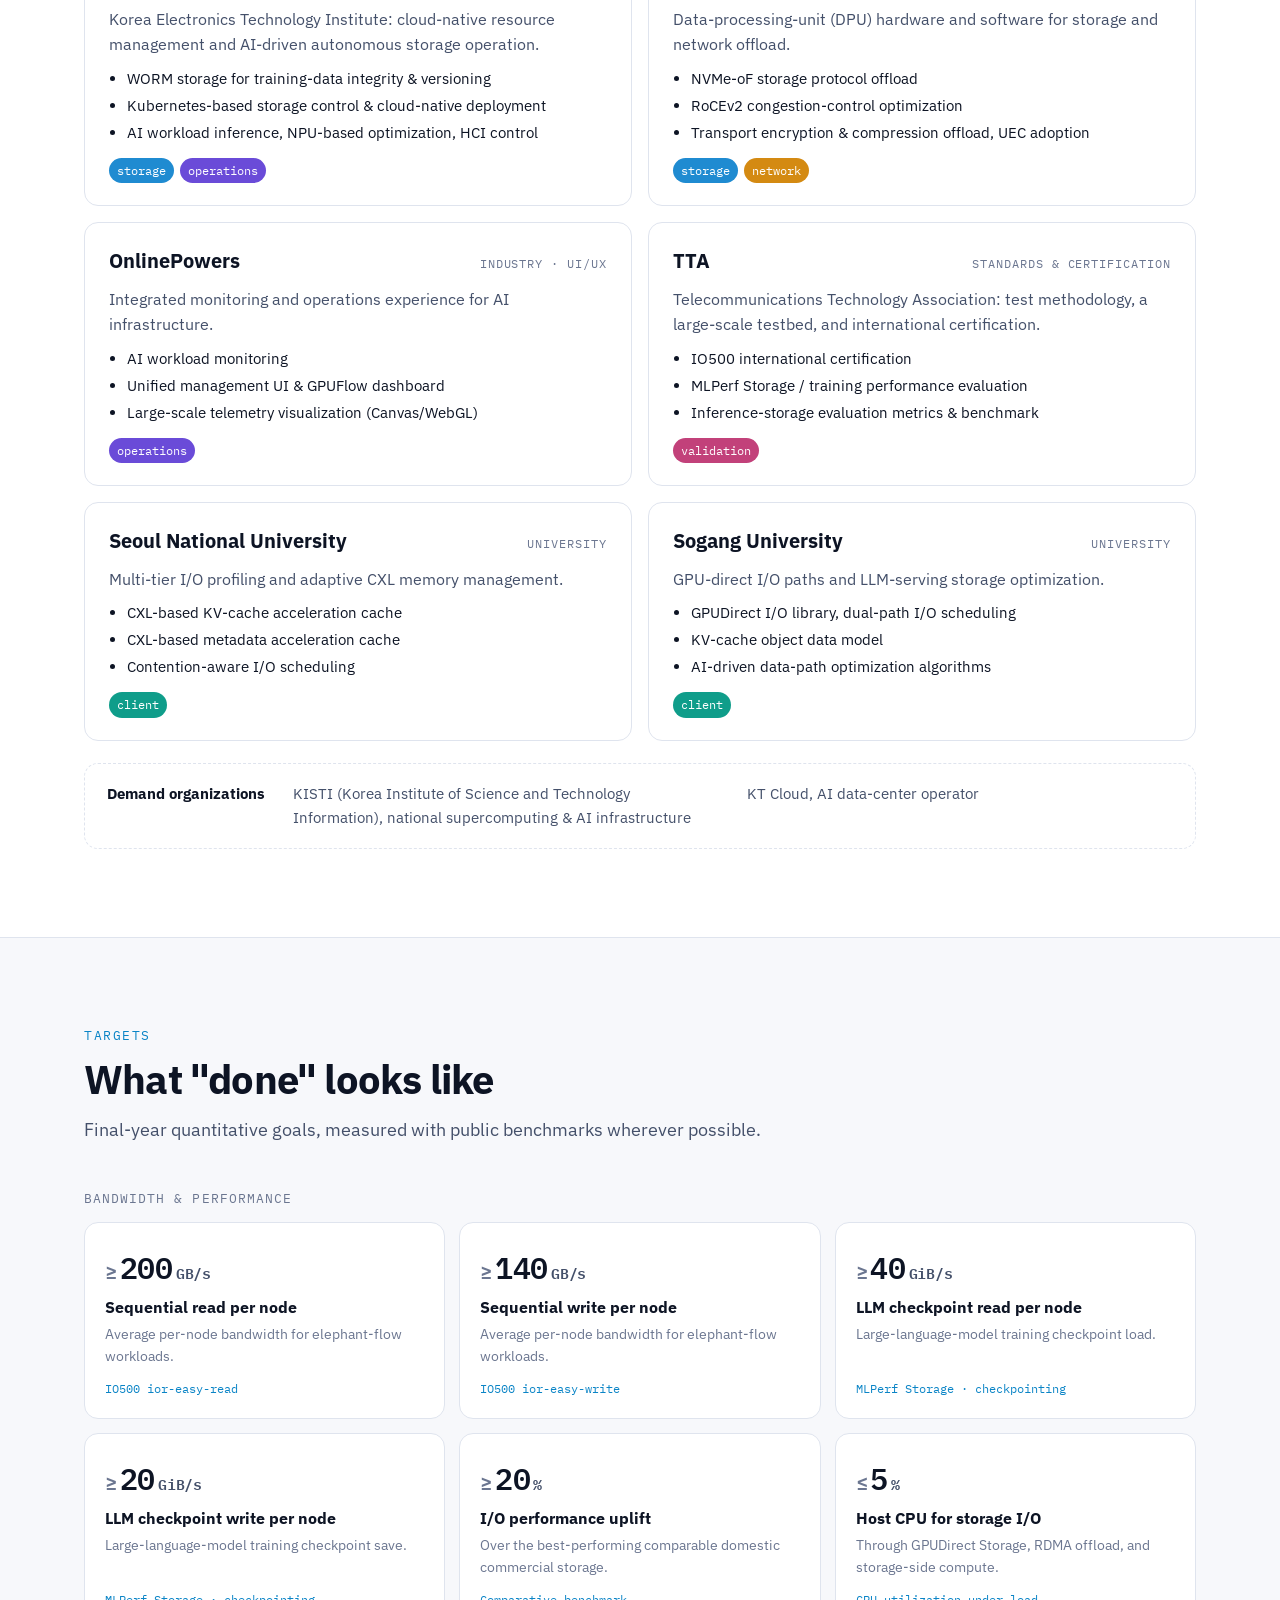
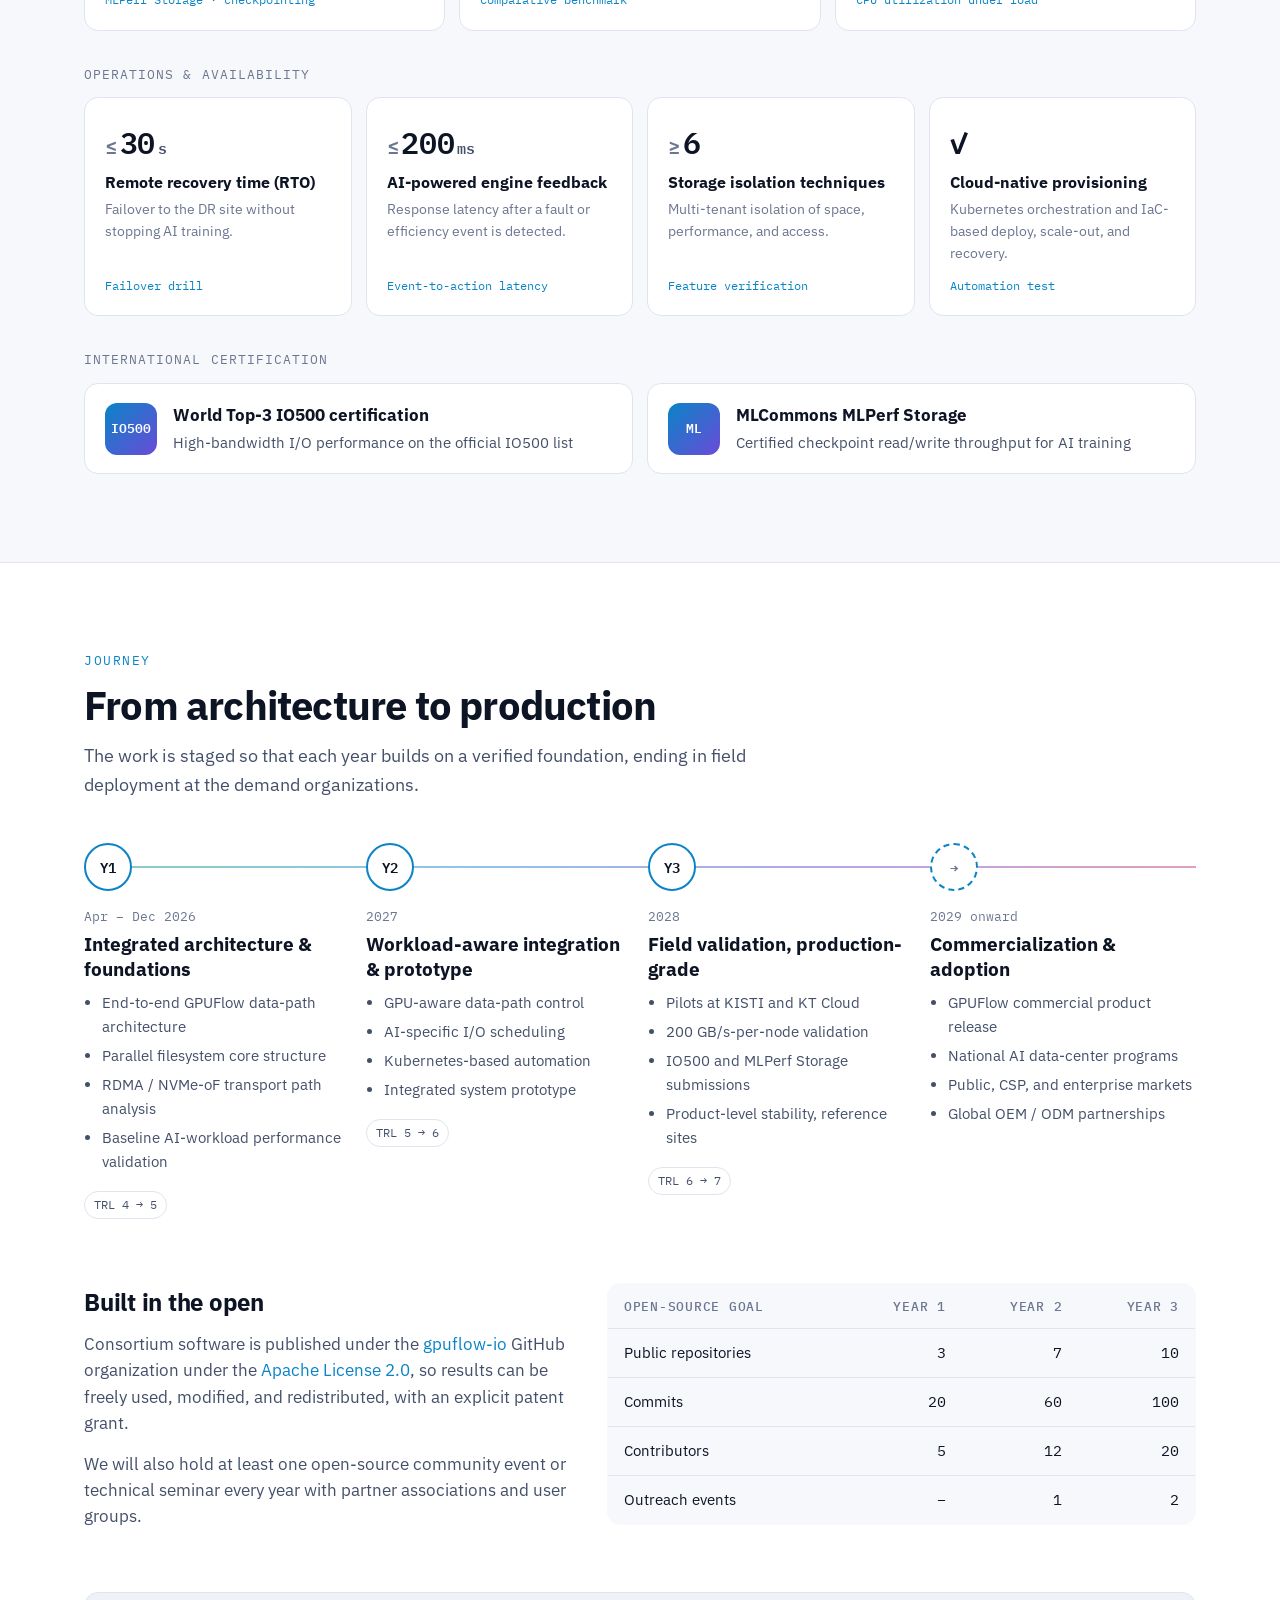
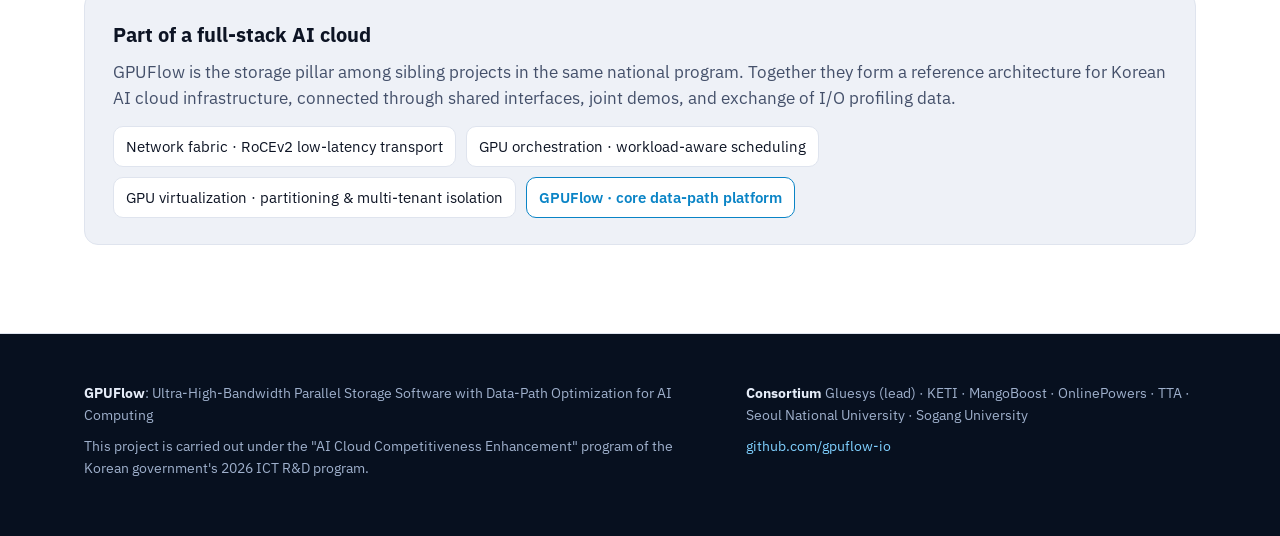
==== commit 0c7b3f16: "Use Apache-2.0 as the project license on the homepage Co-Authored-By: Claude Opus 5.5 <noreply@anthr" ====
--- a/index.html
+++ b/index.html
@@ -432,7 +432,7 @@
     <div class="oss">
       <div>
         <h3>Built in the open</h3>
-        <p>Consortium software is published under the <a href="https://github.com/gpuflow-io">gpuflow-io</a> GitHub organization under a permissive BSD-2-Clause-based license, so results can be reused and redistributed.</p>
+        <p>Consortium software is published under the <a href="https://github.com/gpuflow-io">gpuflow-io</a> GitHub organization under the <a href="https://www.apache.org/licenses/LICENSE-2.0">Apache License 2.0</a>, so results can be freely used, modified, and redistributed, with an explicit patent grant.</p>
         <p>We will also hold at least one open-source community event or technical seminar every year with partner associations and user groups.</p>
       </div>
       <table class="oss-t">
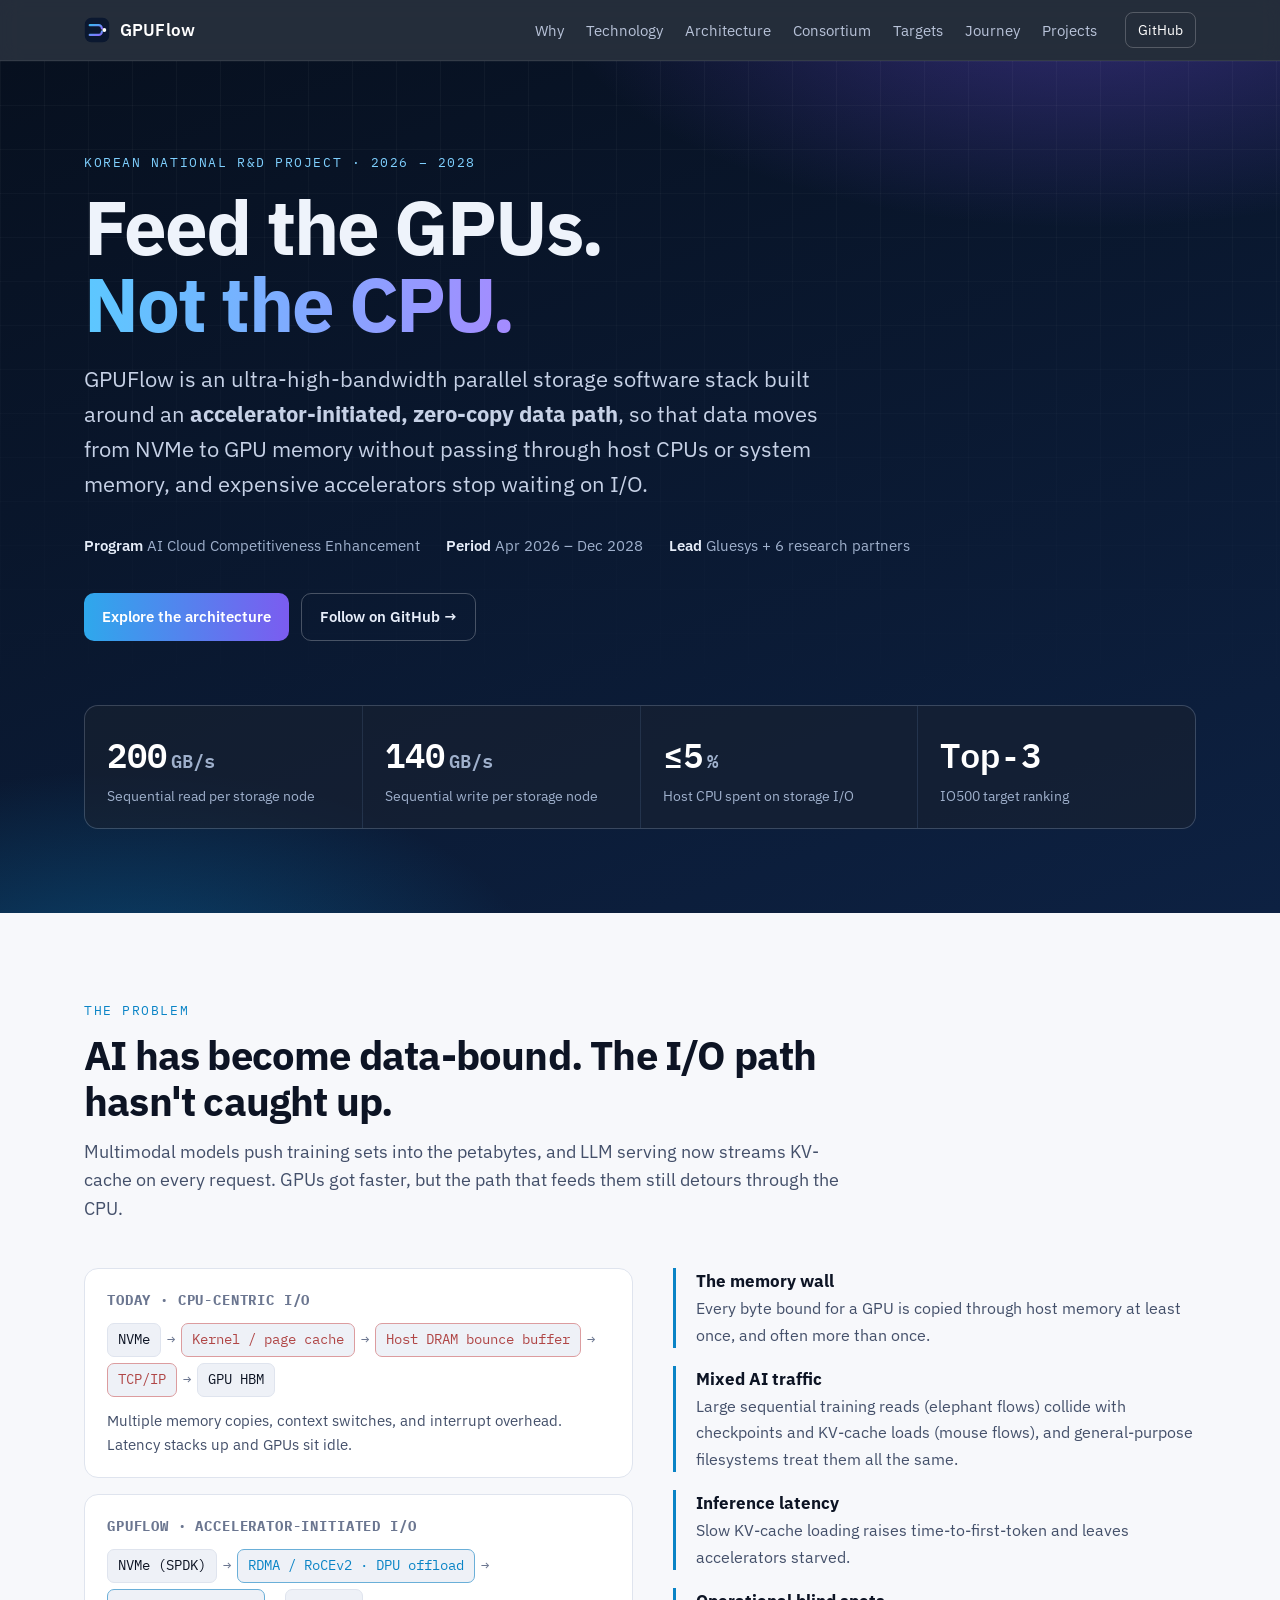
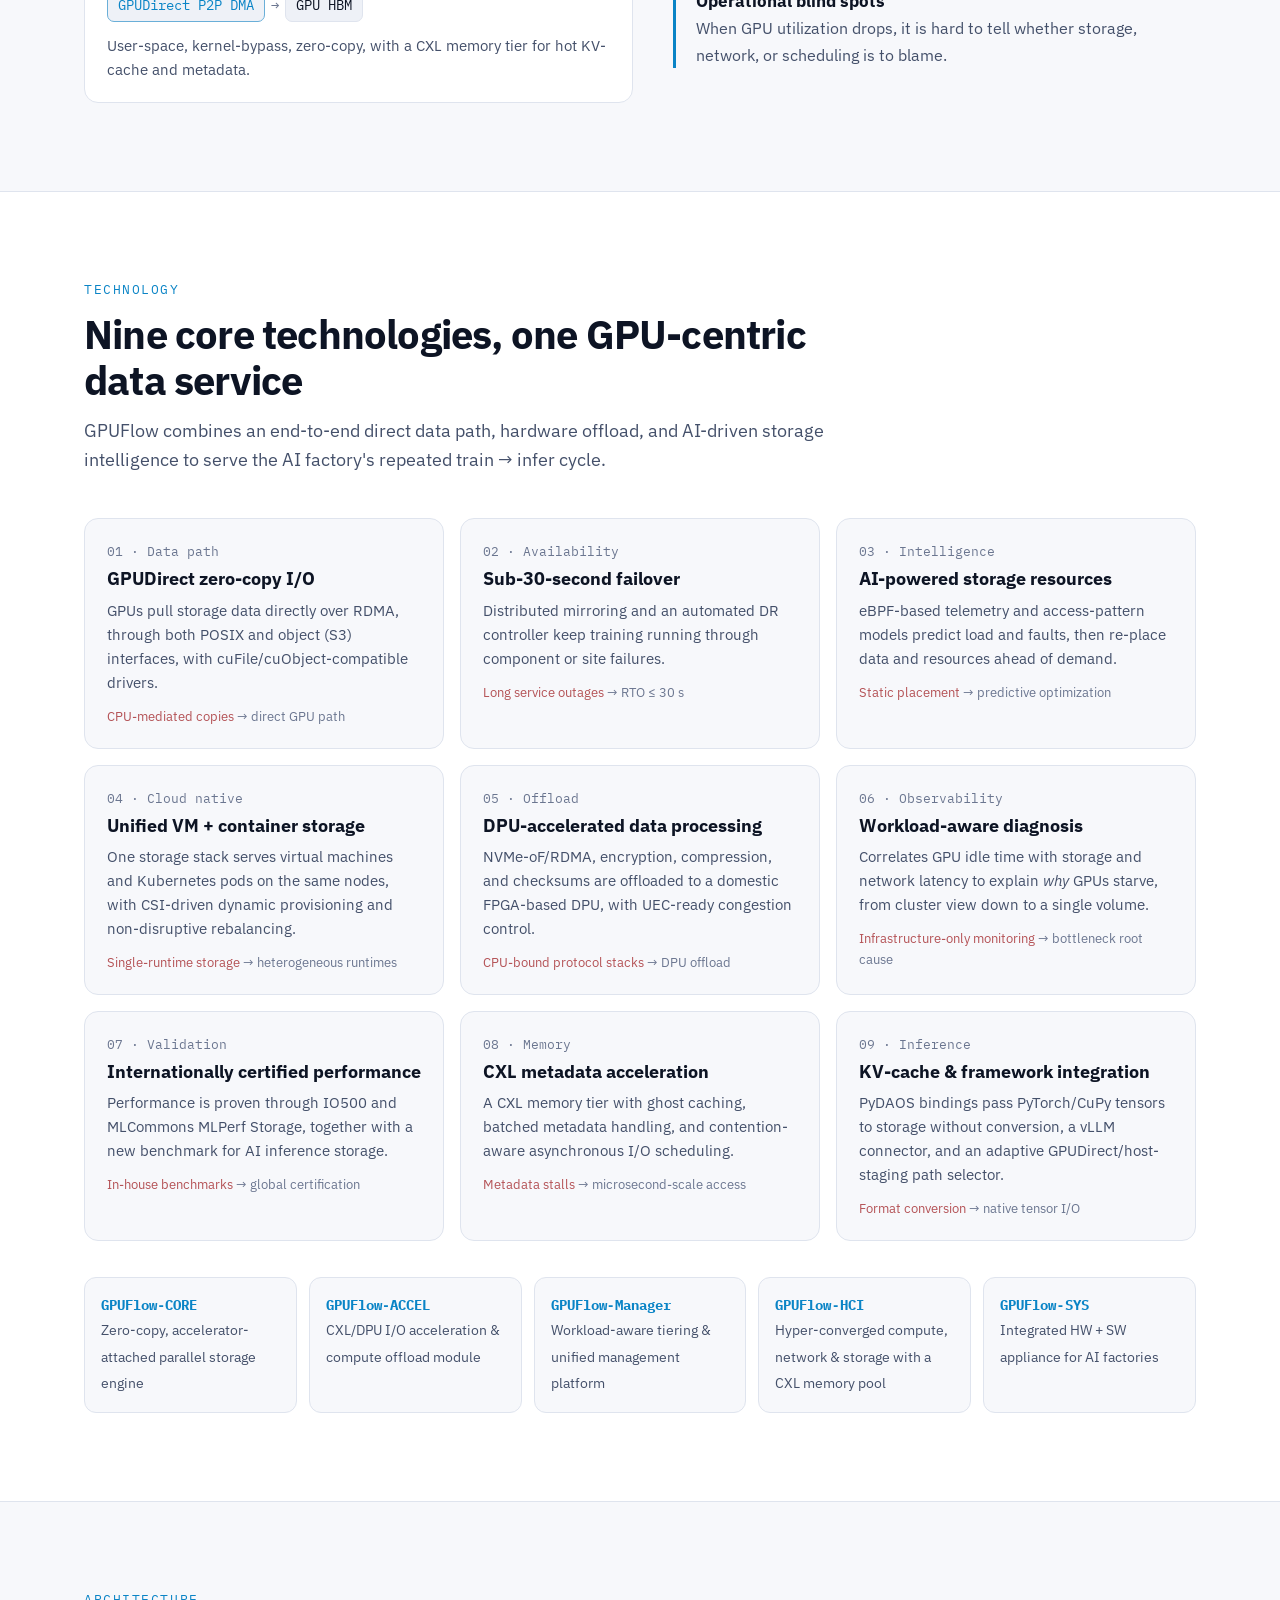
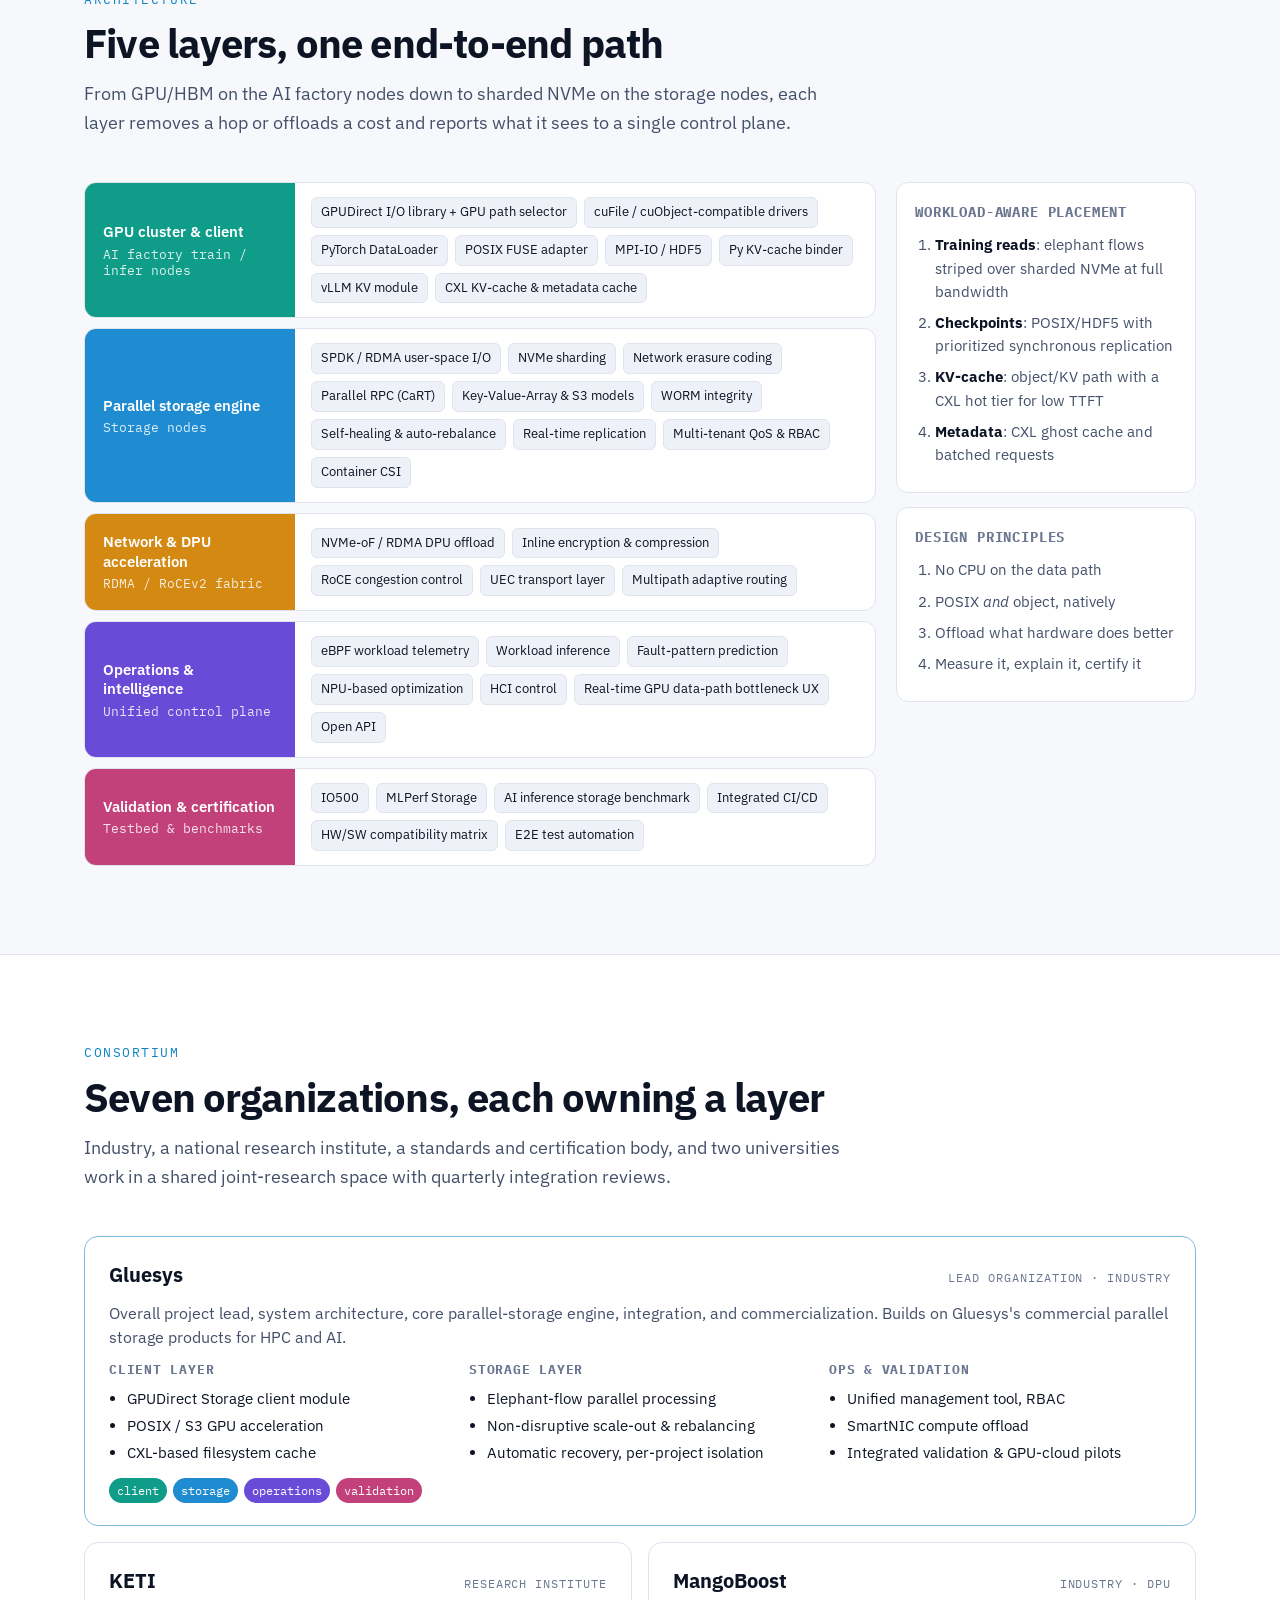
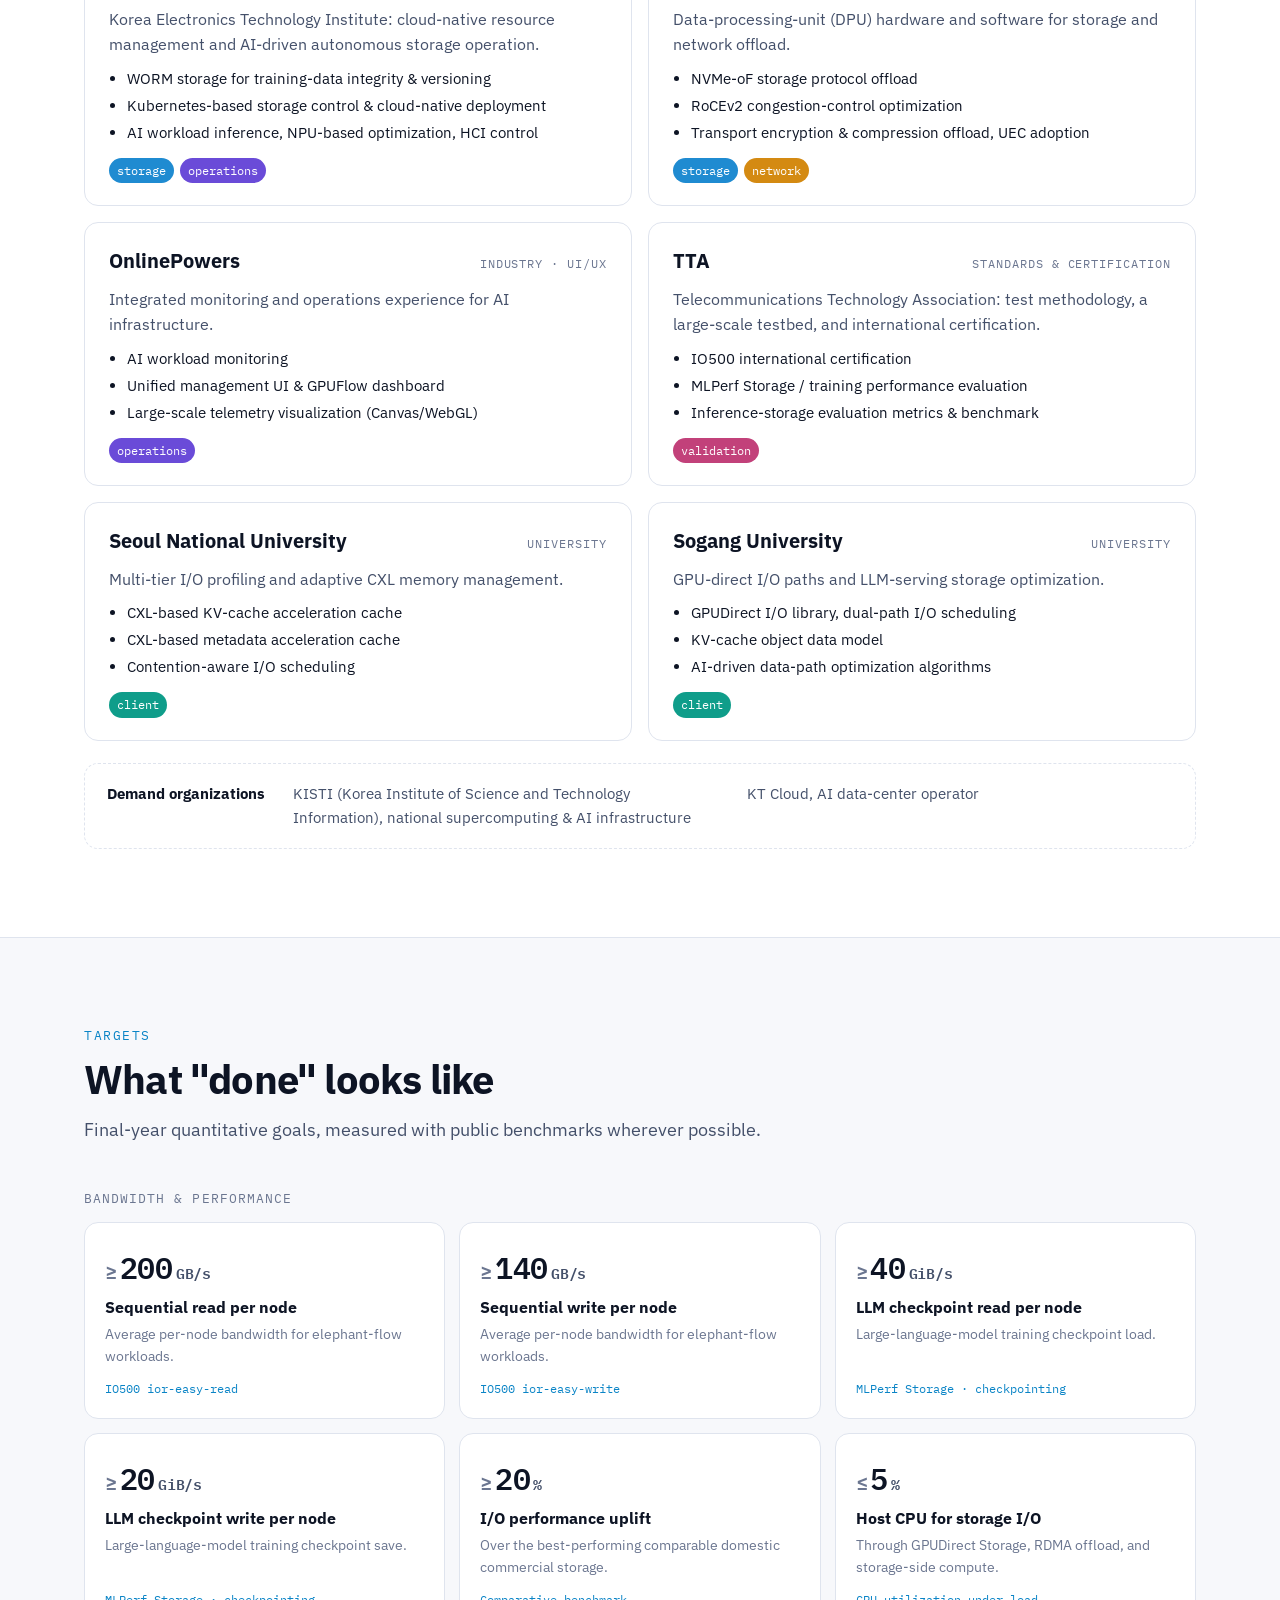
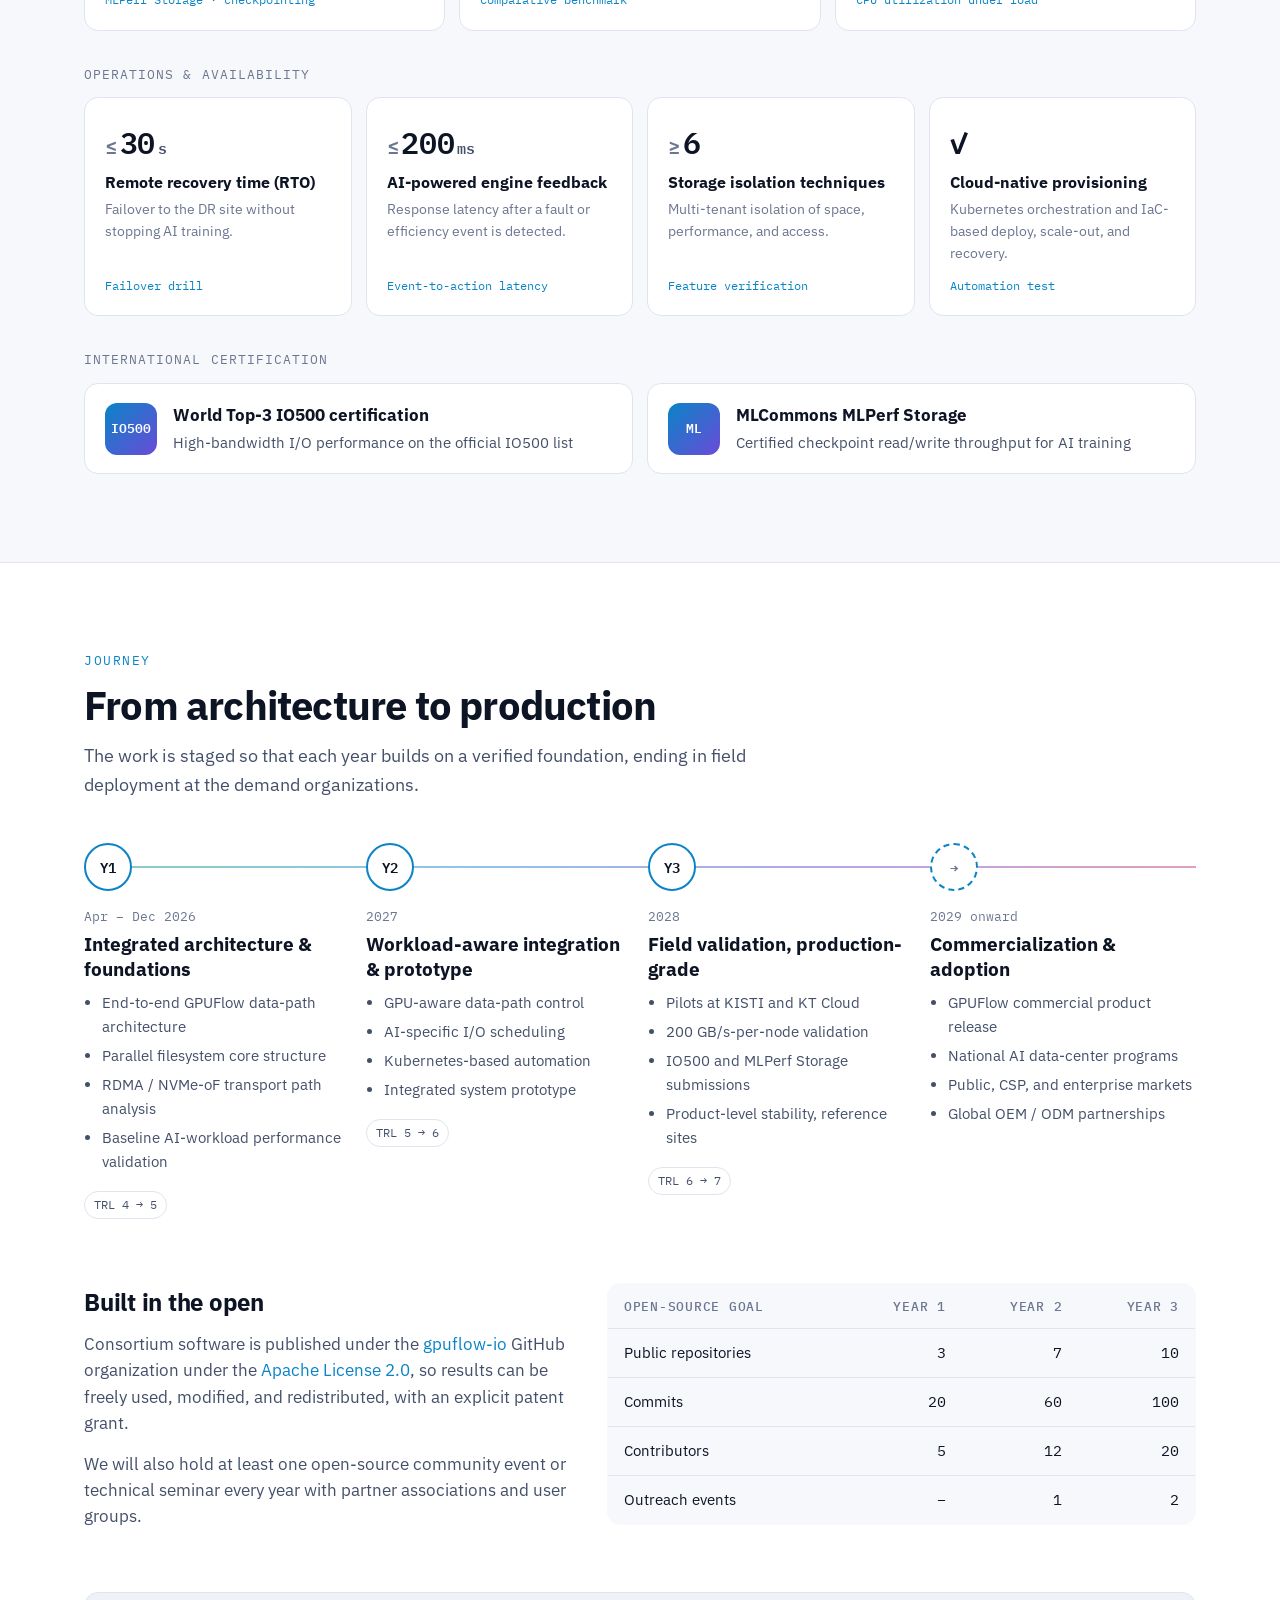
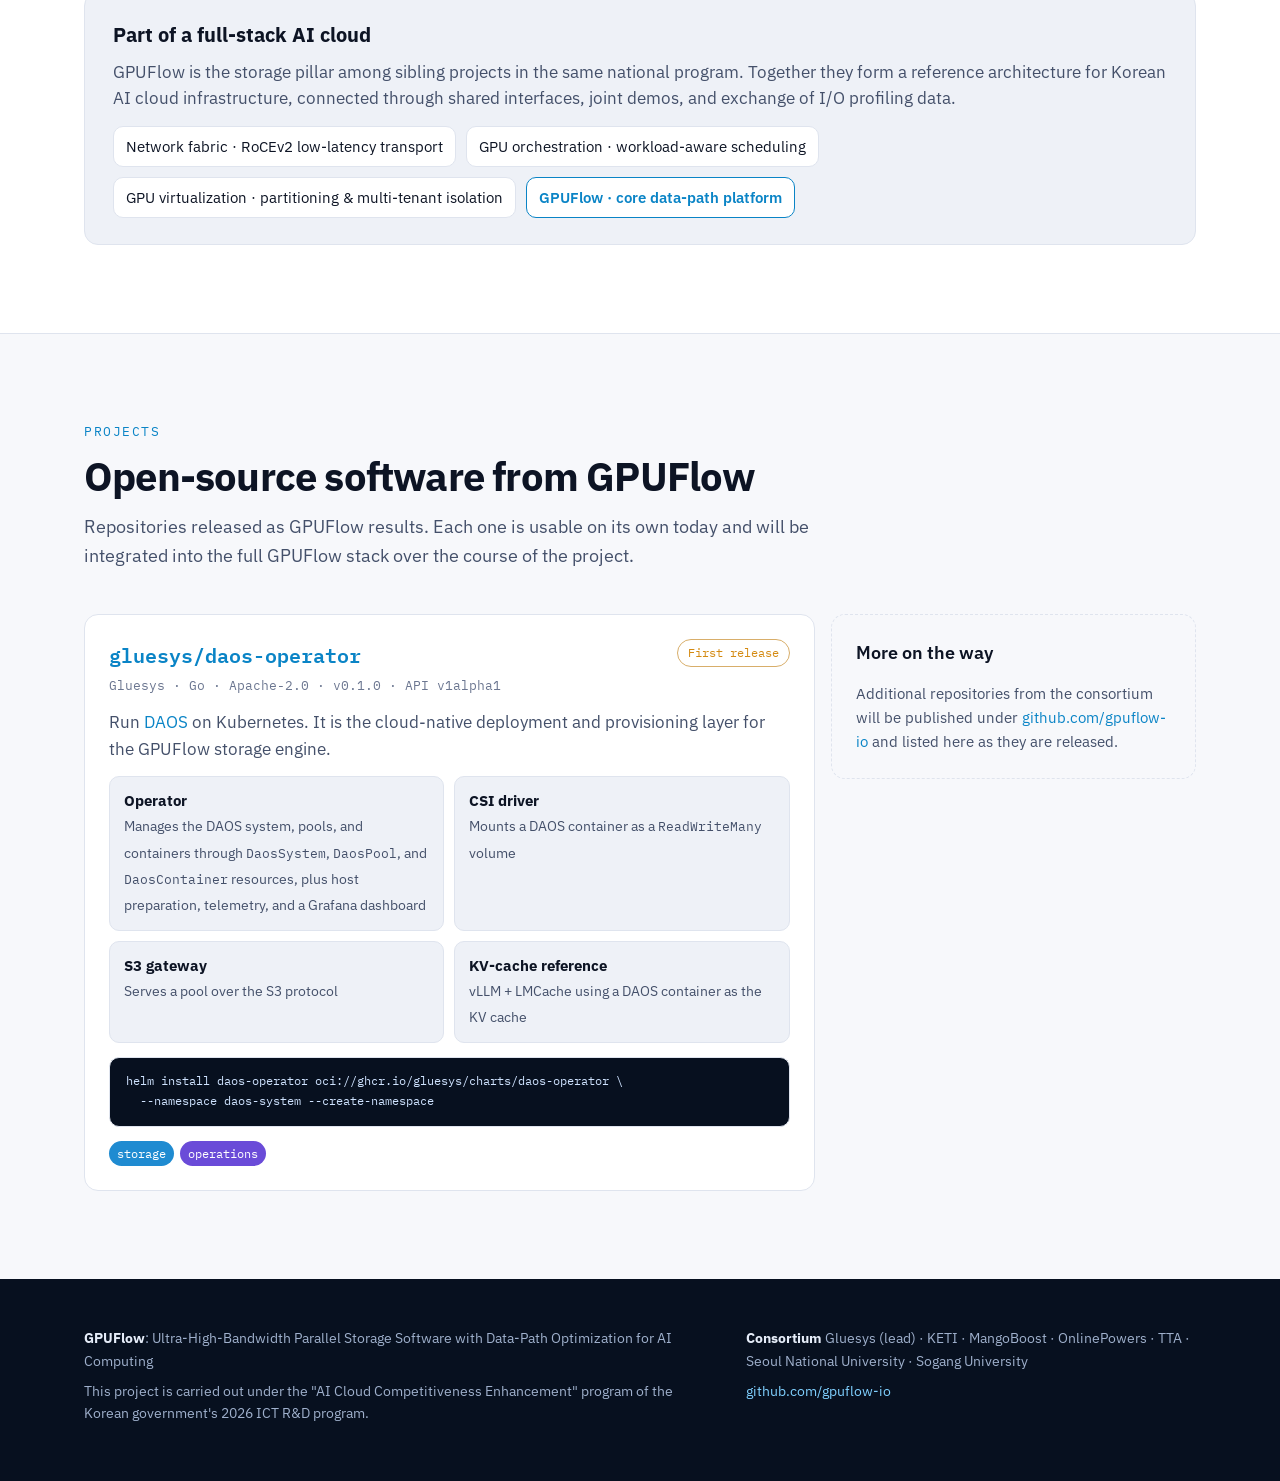
==== commit 5f64a870: "Add Projects section listing daos-operator Co-Authored-By: Claude Opus 5.5 <noreply@anthropic.com> C" ====
--- a/index.html
+++ b/index.html
@@ -29,6 +29,7 @@
       <li><a href="#consortium">Consortium</a></li>
       <li><a href="#targets">Targets</a></li>
       <li><a href="#journey">Journey</a></li>
+      <li><a href="#projects">Projects</a></li>
     </ul>
     <a class="gh" href="https://github.com/gpuflow-io">GitHub</a>
   </div>
@@ -459,6 +460,44 @@
   </div>
 </section>
 
+<!-- ============ PROJECTS ============ -->
+<section id="projects">
+  <div class="wrap">
+    <div class="sec-head">
+      <div class="eyebrow">Projects</div>
+      <h2>Open-source software from GPUFlow</h2>
+      <p>Repositories released as GPUFlow results. Each one is usable on its own today and will be integrated into the full GPUFlow stack over the course of the project.</p>
+    </div>
+
+    <div class="repos">
+      <article class="repo">
+        <header>
+          <div>
+            <h3><a href="https://github.com/gluesys/daos-operator">gluesys/daos-operator</a></h3>
+            <div class="repo-meta">Gluesys · Go · Apache-2.0 · v0.1.0 · API v1alpha1</div>
+          </div>
+          <span class="status">First release</span>
+        </header>
+        <p>Run <a href="https://docs.daos.io/">DAOS</a> on Kubernetes. It is the cloud-native deployment and provisioning layer for the GPUFlow storage engine.</p>
+        <ul class="repo-feats">
+          <li><b>Operator</b><span>Manages the DAOS system, pools, and containers through <code>DaosSystem</code>, <code>DaosPool</code>, and <code>DaosContainer</code> resources, plus host preparation, telemetry, and a Grafana dashboard</span></li>
+          <li><b>CSI driver</b><span>Mounts a DAOS container as a <code>ReadWriteMany</code> volume</span></li>
+          <li><b>S3 gateway</b><span>Serves a pool over the S3 protocol</span></li>
+          <li><b>KV-cache reference</b><span>vLLM + LMCache using a DAOS container as the KV cache</span></li>
+        </ul>
+        <pre class="install"><code>helm install daos-operator oci://ghcr.io/gluesys/charts/daos-operator \
+  --namespace daos-system --create-namespace</code></pre>
+        <div class="tags"><span class="tag L2">storage</span><span class="tag L4">operations</span></div>
+      </article>
+
+      <aside class="repo upcoming">
+        <h3>More on the way</h3>
+        <p>Additional repositories from the consortium will be published under <a href="https://github.com/gpuflow-io">github.com/gpuflow-io</a> and listed here as they are released.</p>
+      </aside>
+    </div>
+  </div>
+</section>
+
 <footer>
   <div class="wrap">
     <div>
--- a/assets/style.css
+++ b/assets/style.css
@@ -281,6 +281,24 @@
 .eco .row span { padding: 8px 12px; border-radius: 10px; background: var(--surface); border: 1px solid var(--line); font-size: 14.5px; }
 .eco .row span.core { border-color: var(--accent); color: var(--accent); font-weight: 600; }
 
+/* projects */
+.repos { display: grid; grid-template-columns: 2fr 1fr; gap: 16px; align-items: start; }
+.repo { background: var(--surface); border: 1px solid var(--line); border-radius: var(--radius); padding: 24px; display: grid; gap: 14px; min-width: 0; }
+.repo header { display: flex; justify-content: space-between; align-items: flex-start; gap: 12px; flex-wrap: wrap; }
+.repo h3 { margin: 0; font-size: 20px; font-family: var(--mono); font-weight: 600; word-break: break-word; }
+.repo-meta { font-family: var(--mono); font-size: 12.5px; color: var(--ink-3); margin-top: 4px; }
+.repo .status { font-family: var(--mono); font-size: 12px; padding: 3px 10px; border-radius: 999px; border: 1px solid color-mix(in srgb, var(--l3) 60%, var(--line)); color: var(--l3); white-space: nowrap; }
+.repo > p { margin: 0; color: var(--ink-2); }
+.repo-feats { list-style: none; margin: 0; padding: 0; display: grid; grid-template-columns: repeat(2, 1fr); gap: 10px; }
+.repo-feats li { padding: 12px 14px; border-radius: 10px; background: var(--surface-2); border: 1px solid var(--line); }
+.repo-feats b { display: block; font-size: 14.5px; }
+.repo-feats span { font-size: 14px; color: var(--ink-2); }
+code { font-family: var(--mono); font-size: .9em; }
+pre.install { margin: 0; padding: 14px 16px; border-radius: 10px; border: 1px solid var(--line); background: var(--hero-a); color: #cfe3ff; font-size: 13px; line-height: 1.55; overflow-x: auto; }
+.repo.upcoming { border-style: dashed; background: transparent; }
+.repo.upcoming h3 { font-family: var(--sans); font-size: 18px; }
+.repo.upcoming p { margin: 0; color: var(--ink-2); font-size: 15px; }
+
 /* footer */
 footer { background: var(--hero-a); color: #9fb0cc; padding: 48px 0; font-size: 14px; }
 footer .wrap { display: grid; grid-template-columns: 1.4fr 1fr; gap: 32px; }
@@ -307,6 +325,7 @@
   .hero { padding: 64px 0 56px; }
   .hero-stats { grid-template-columns: repeat(2, 1fr); }
   .problem, .oss, footer .wrap, .demand { grid-template-columns: 1fr; }
+  .repos, .repo-feats { grid-template-columns: 1fr; }
   .tech, .orgs, .kpis, .kpis.three, .certs, .timeline, .products { grid-template-columns: 1fr; }
   .layer { grid-template-columns: 1fr; }
   .hop { white-space: normal; }
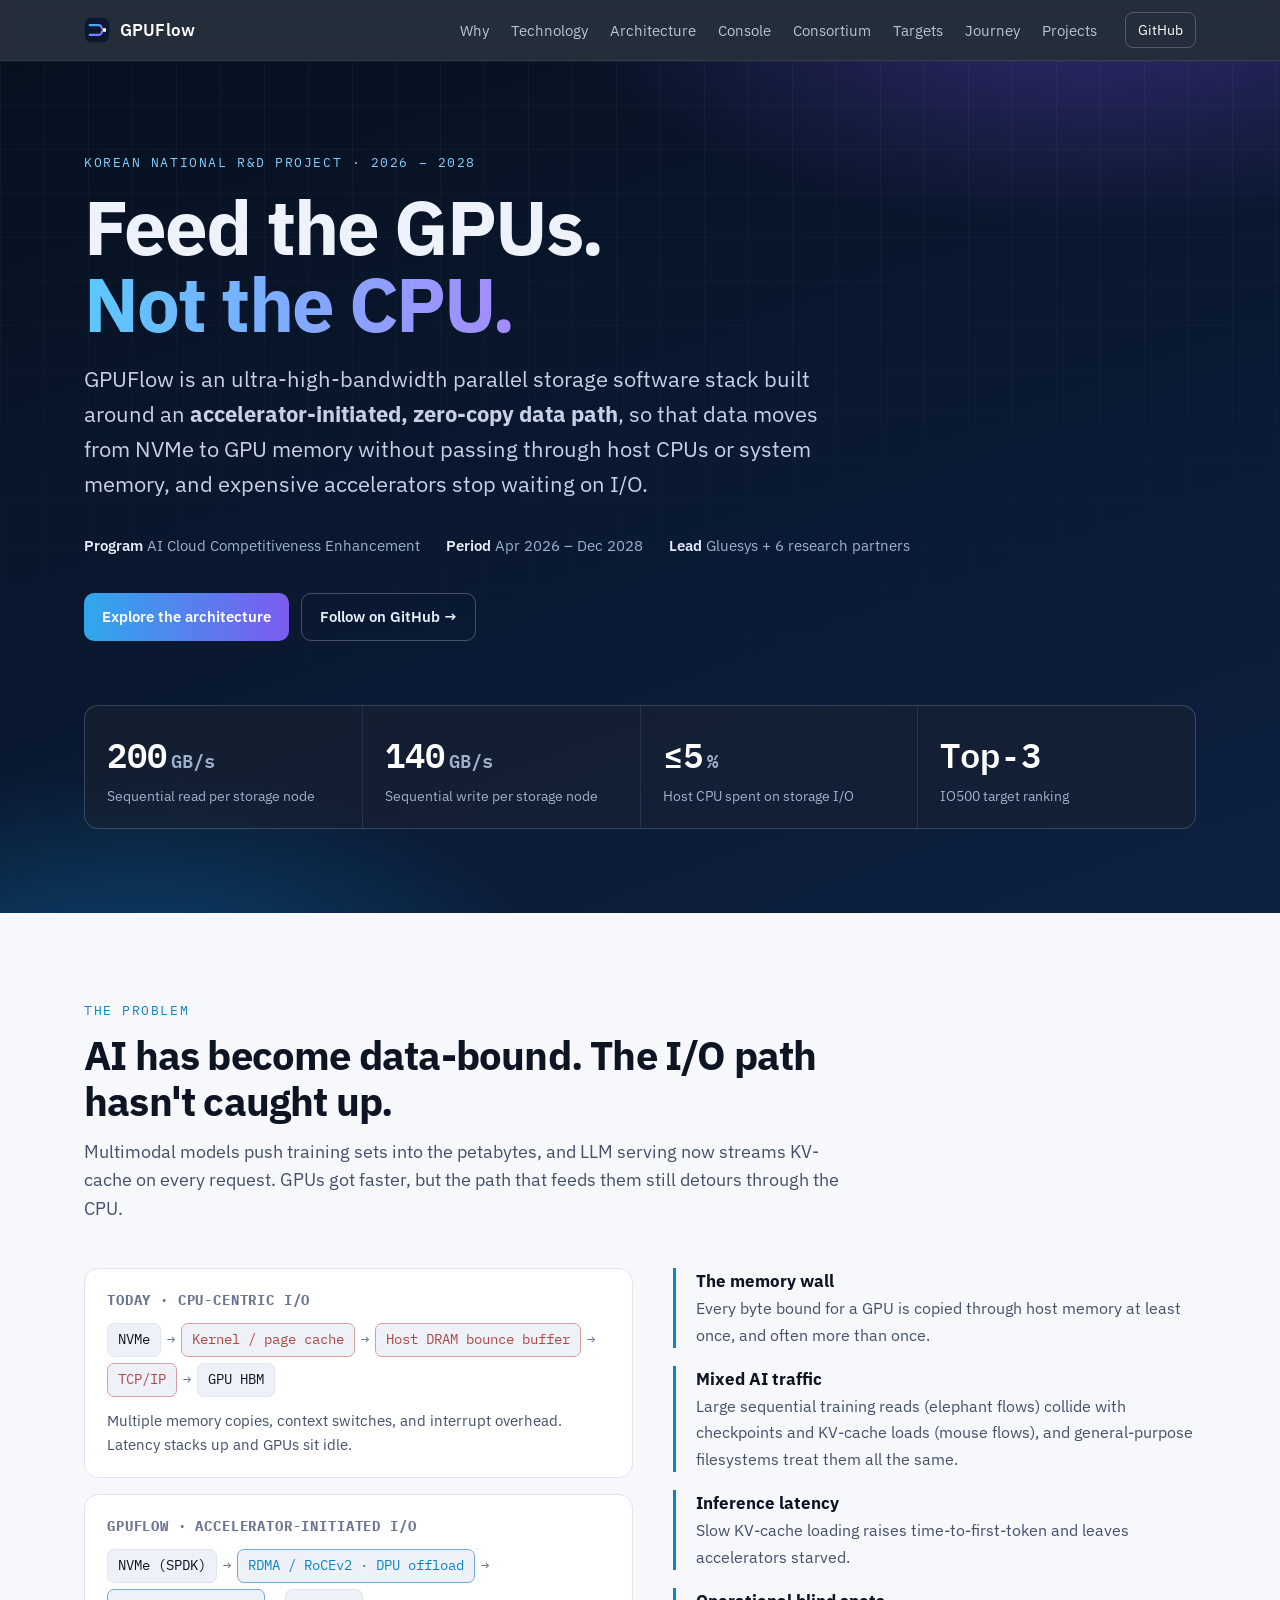
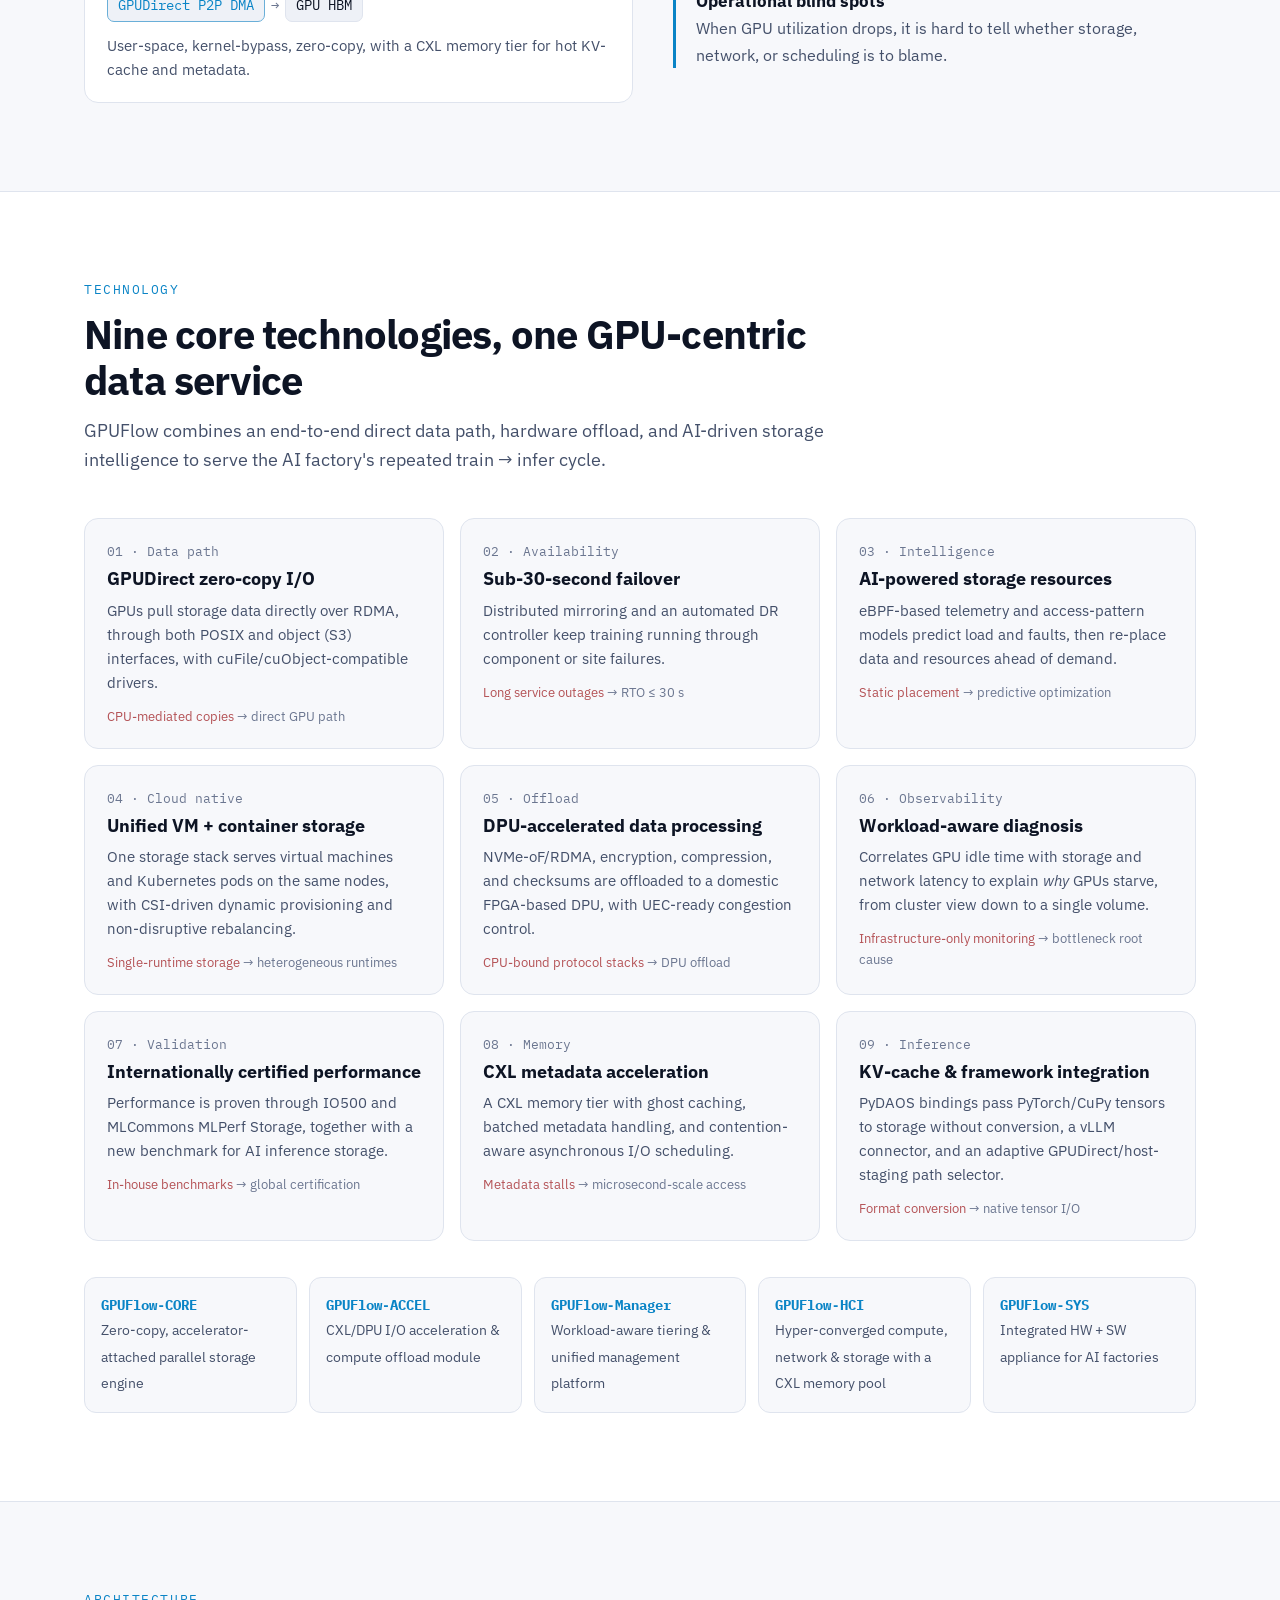
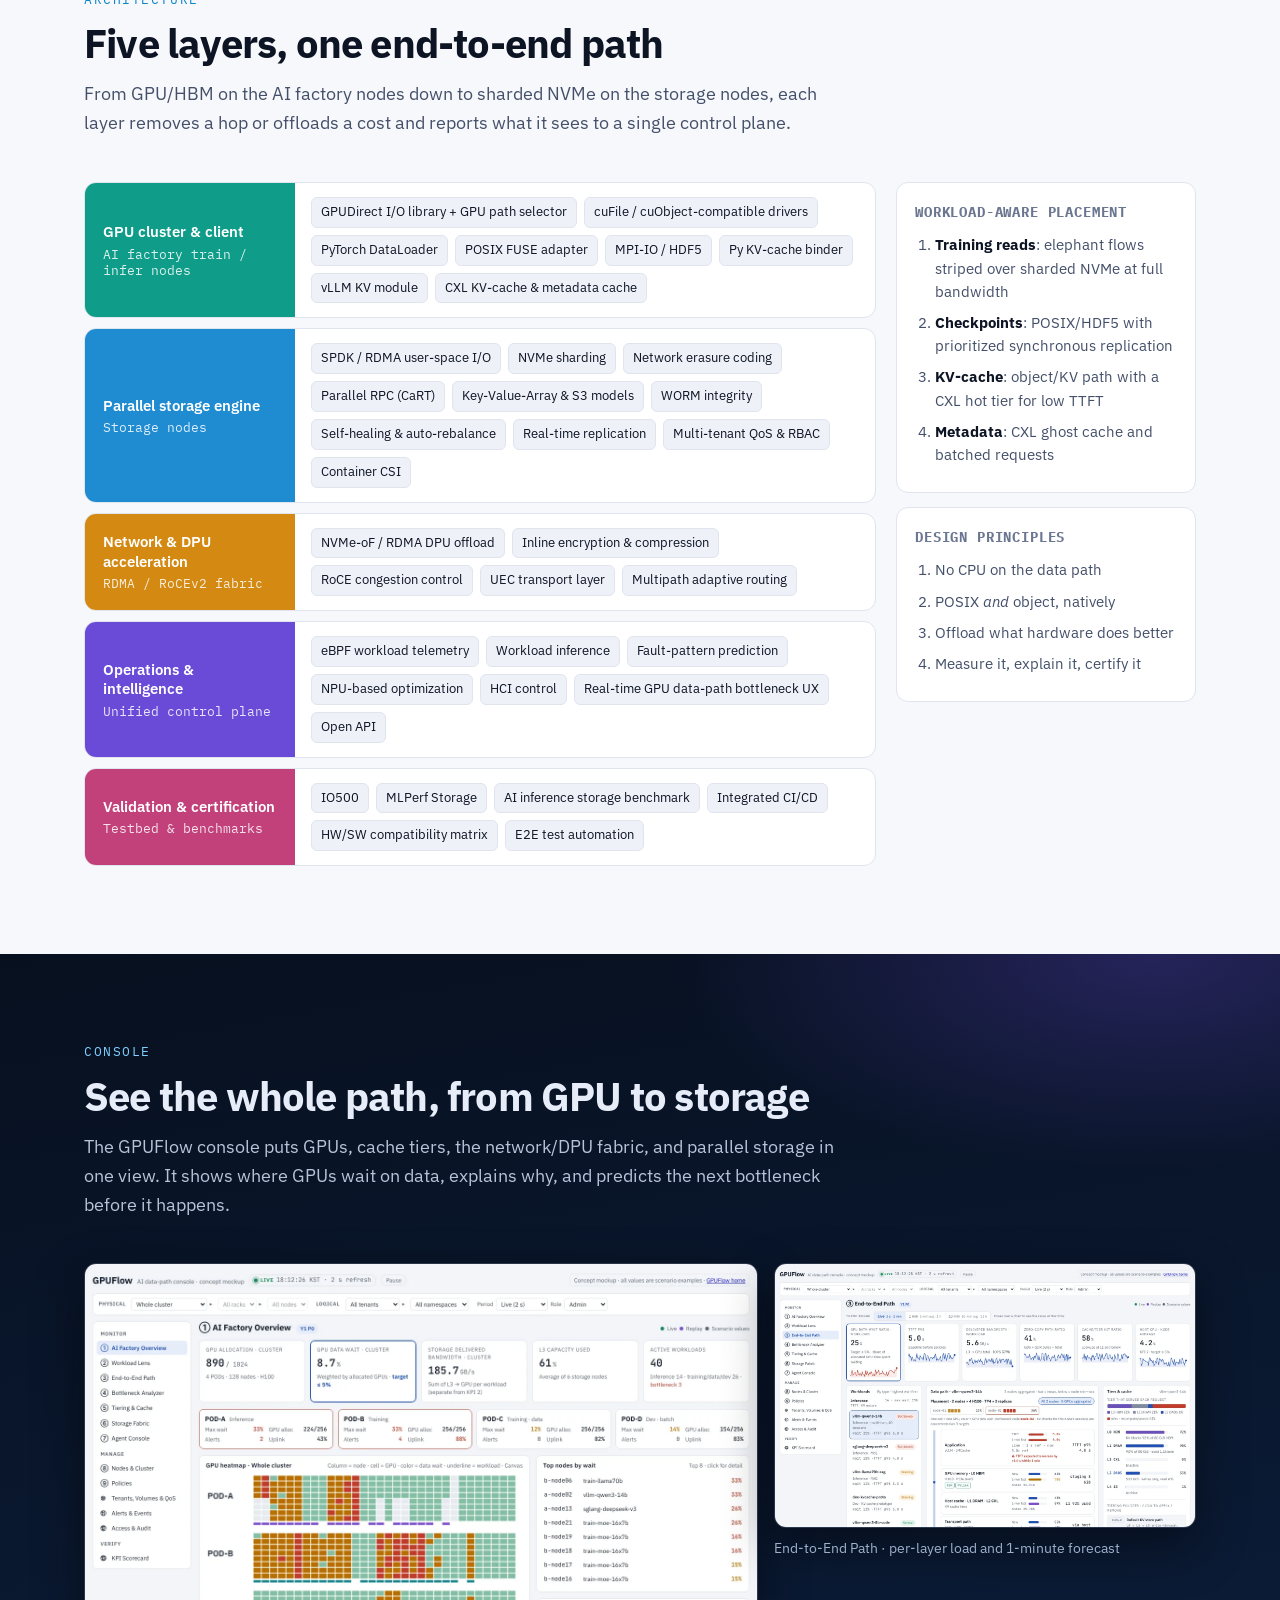
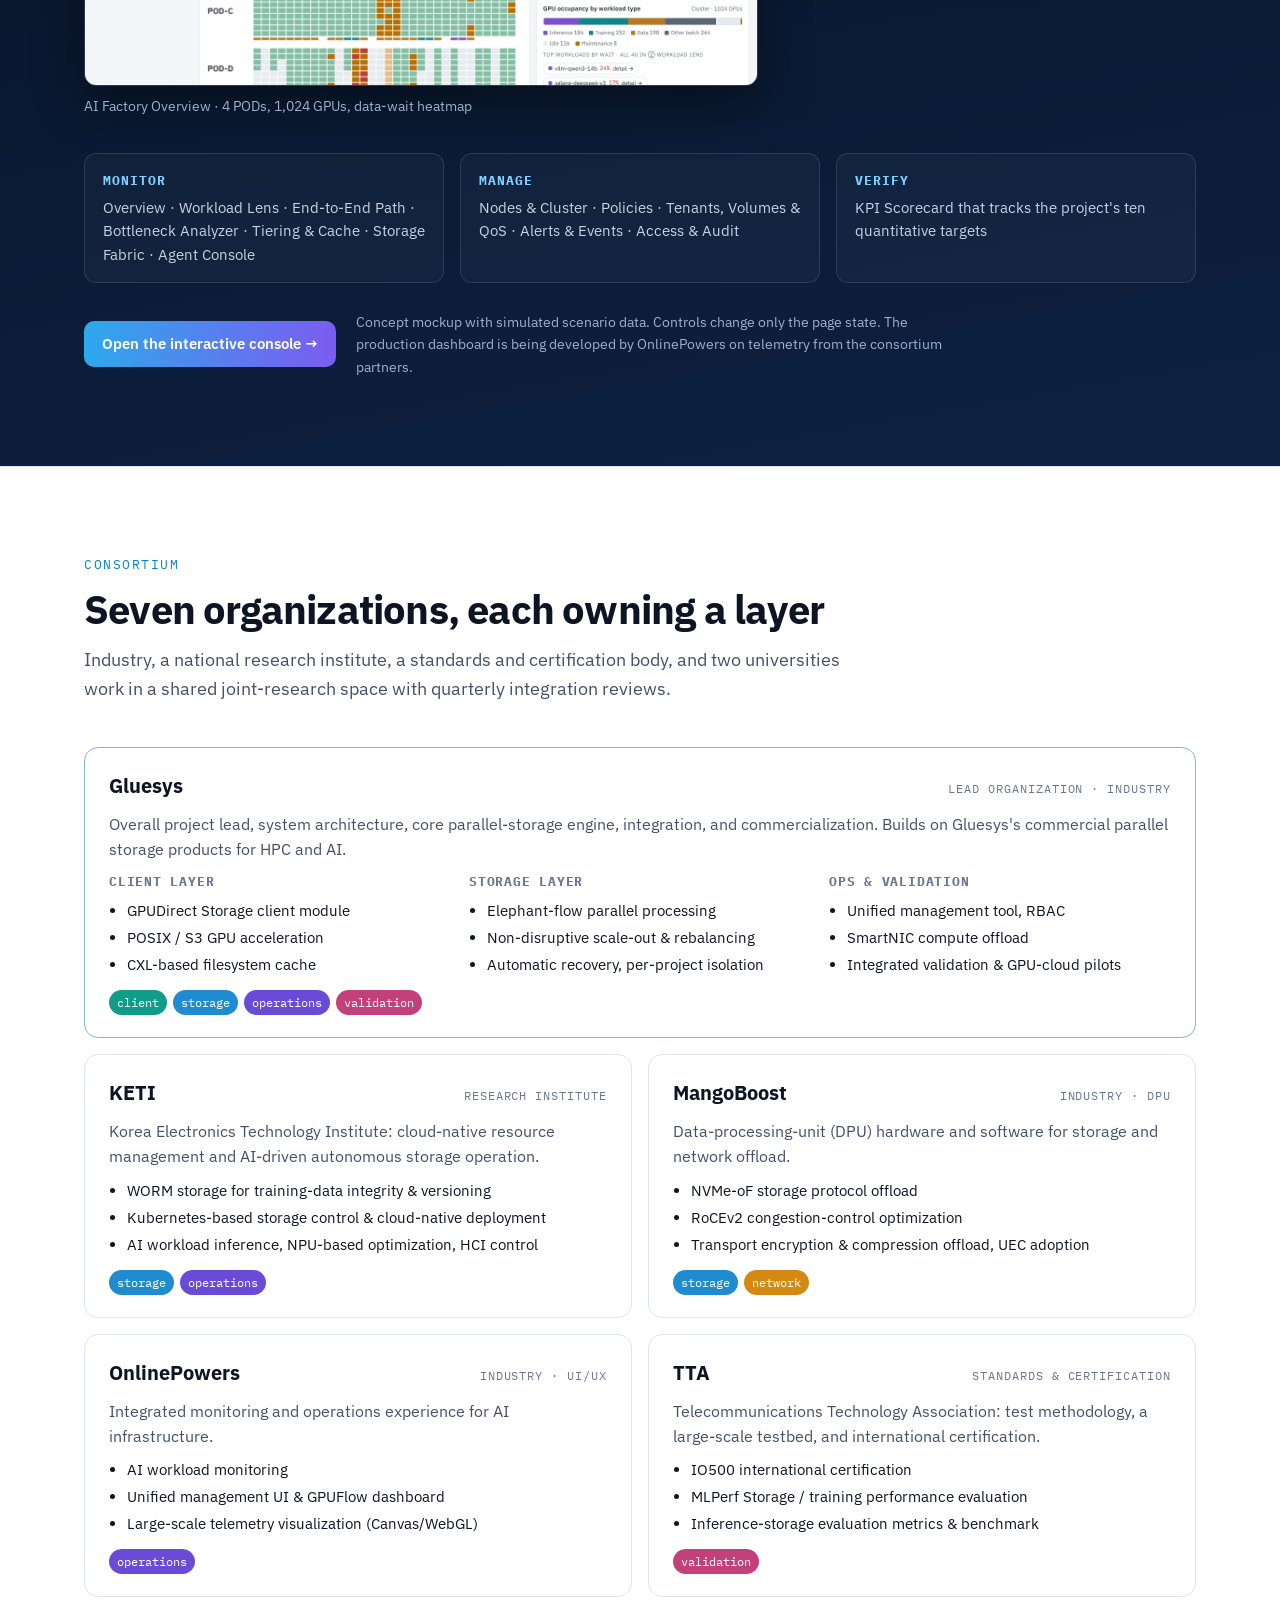
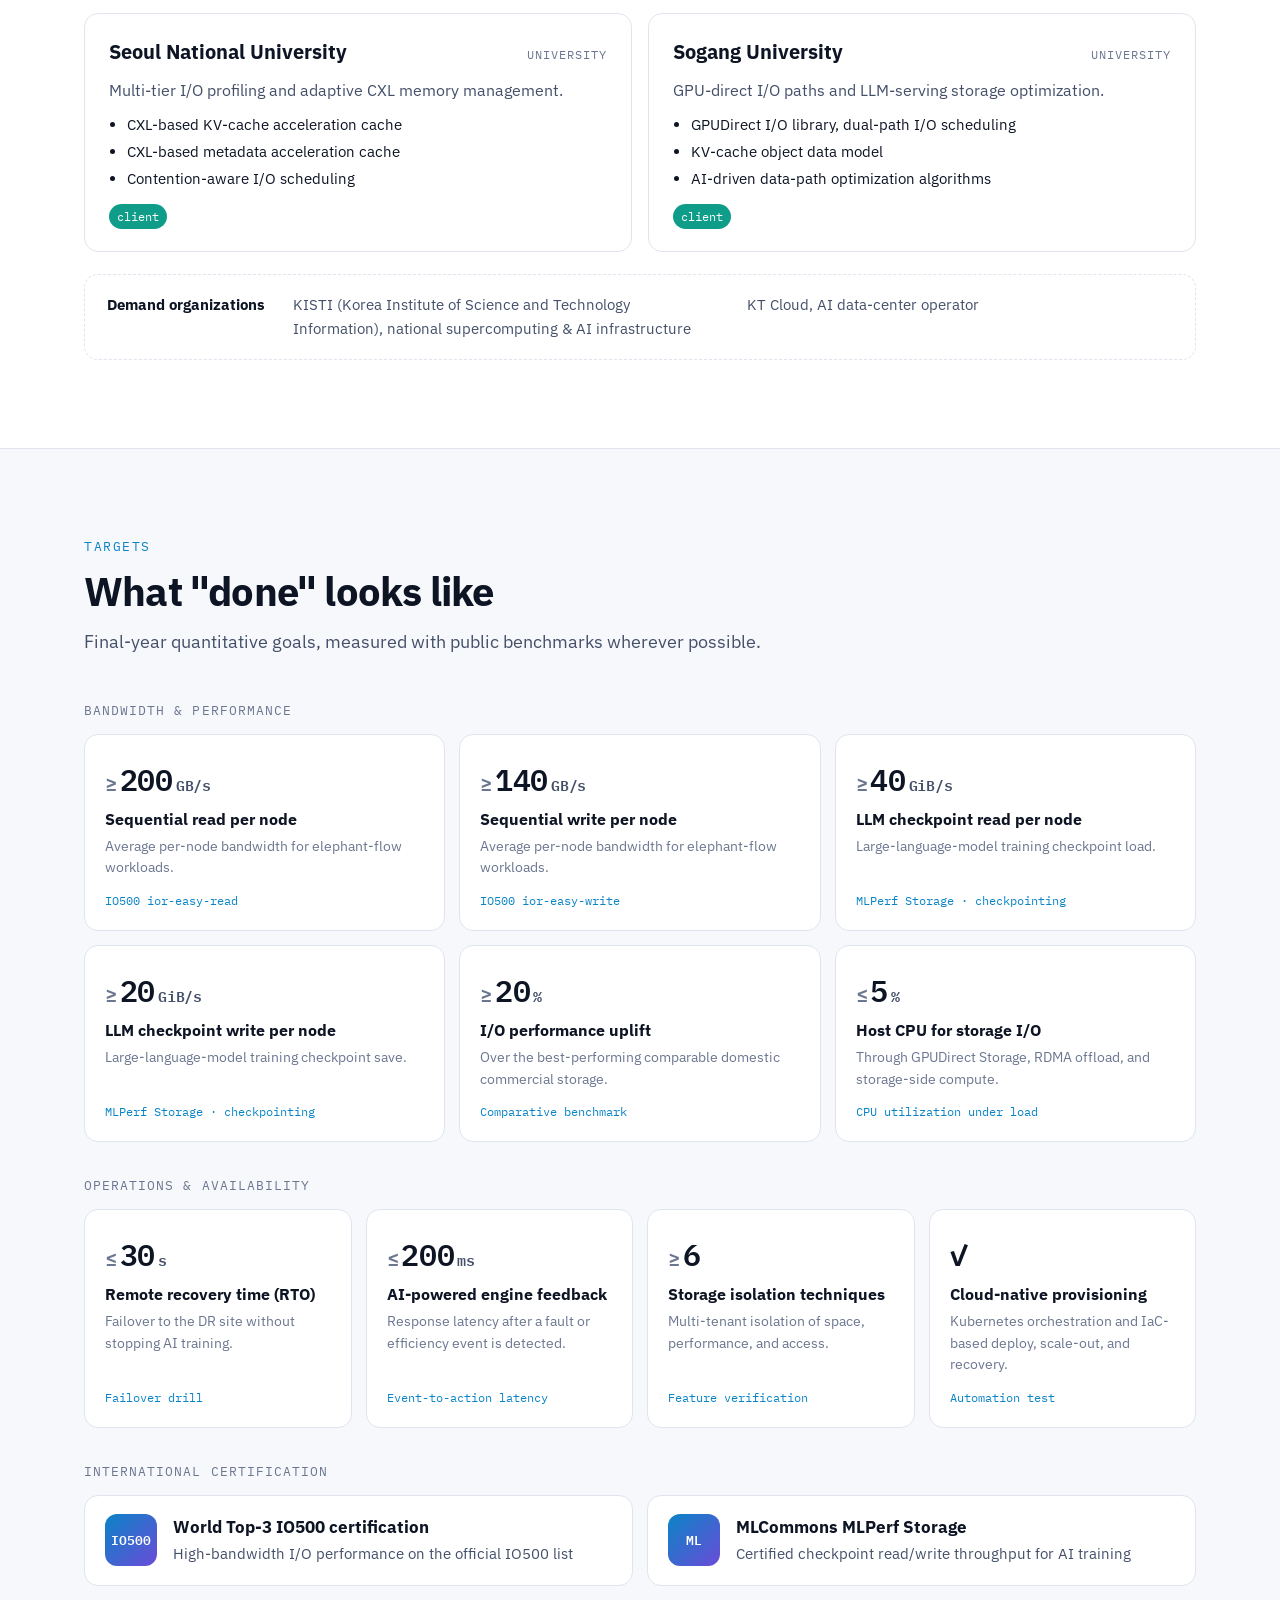
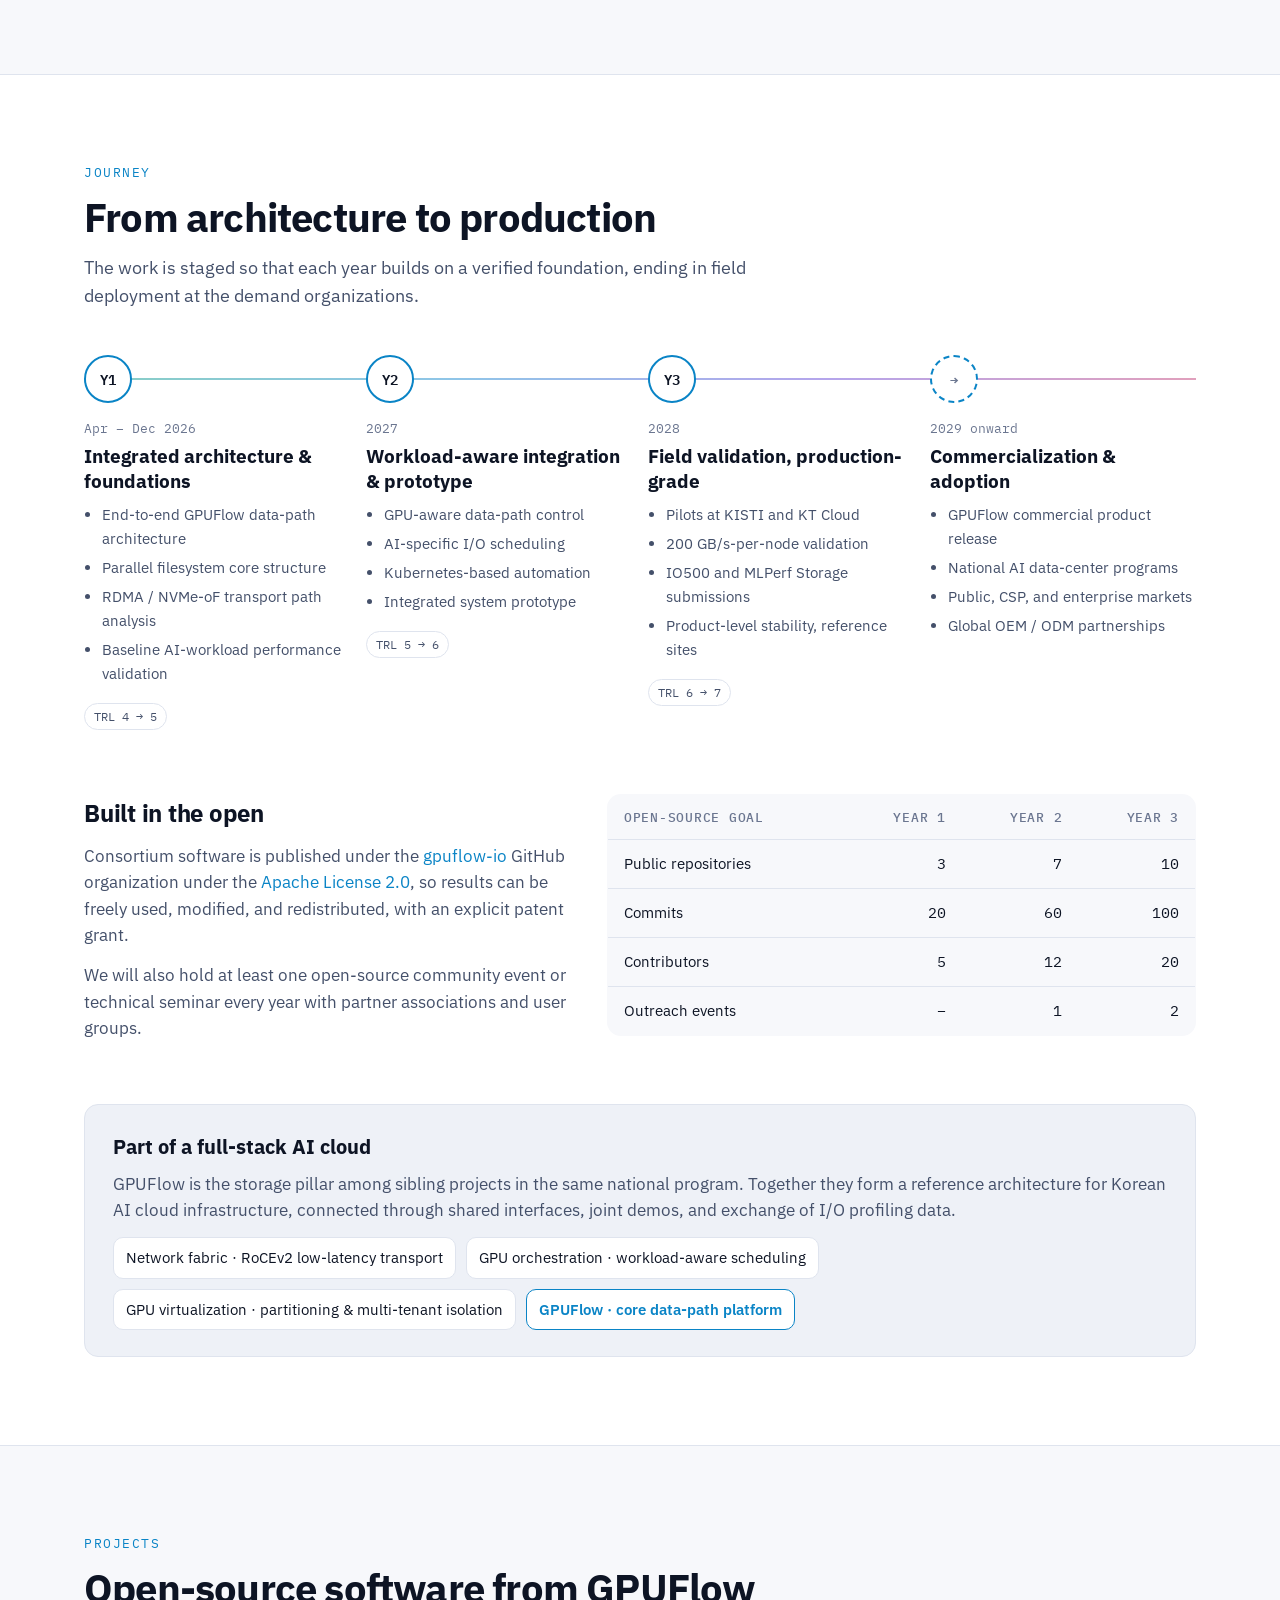
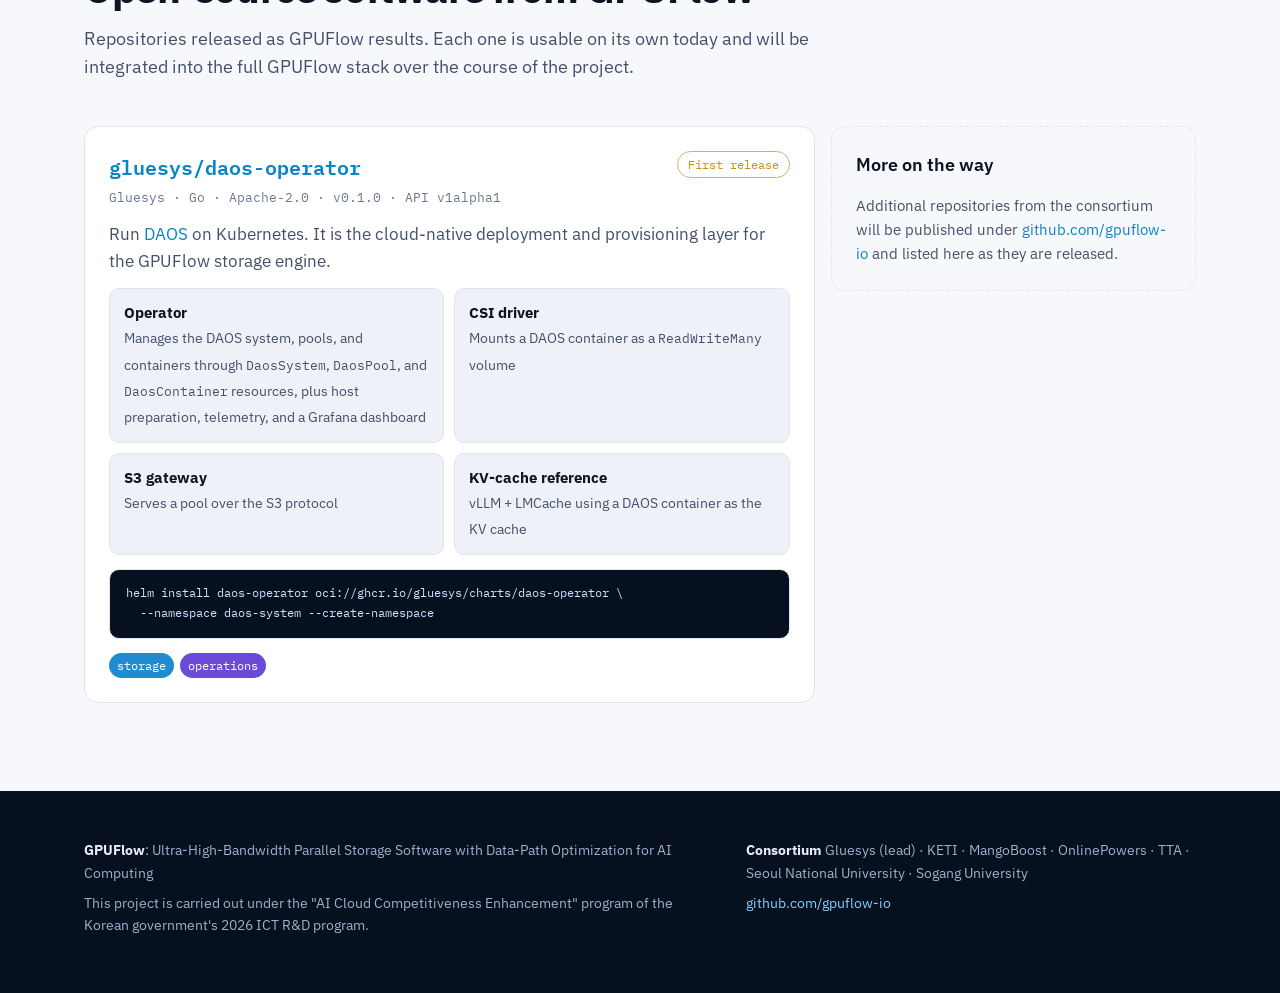
==== commit 7d8bd48a: "Add GPUFlow console concept mockup and Console section English, interactive console mockup at /conso" ====
--- a/index.html
+++ b/index.html
@@ -26,6 +26,7 @@
       <li><a href="#problem">Why</a></li>
       <li><a href="#technology">Technology</a></li>
       <li><a href="#architecture">Architecture</a></li>
+      <li><a href="#console">Console</a></li>
       <li><a href="#consortium">Consortium</a></li>
       <li><a href="#targets">Targets</a></li>
       <li><a href="#journey">Journey</a></li>
@@ -237,6 +238,39 @@
   </div>
 </section>
 
+<!-- ============ CONSOLE ============ -->
+<section id="console" class="console-band">
+  <div class="wrap">
+    <div class="sec-head">
+      <div class="eyebrow">Console</div>
+      <h2>See the whole path, from GPU to storage</h2>
+      <p>The GPUFlow console puts GPUs, cache tiers, the network/DPU fabric, and parallel storage in one view. It shows where GPUs wait on data, explains why, and predicts the next bottleneck before it happens.</p>
+    </div>
+
+    <div class="shots">
+      <a class="shot main" href="console/">
+        <img src="assets/console-overview.webp" width="1440" height="900" loading="lazy" alt="GPUFlow console overview: cluster KPIs, POD tiles, and a GPU data-wait heatmap across 1,024 GPUs">
+        <span>AI Factory Overview · 4 PODs, 1,024 GPUs, data-wait heatmap</span>
+      </a>
+      <a class="shot" href="console/">
+        <img src="assets/console-path.webp" width="1440" height="900" loading="lazy" alt="GPUFlow console end-to-end path view: per-layer utilization from application to cold tier, with one-minute forecasts">
+        <span>End-to-End Path · per-layer load and 1-minute forecast</span>
+      </a>
+    </div>
+
+    <div class="screens">
+      <div><h4>Monitor</h4><p>Overview · Workload Lens · End-to-End Path · Bottleneck Analyzer · Tiering &amp; Cache · Storage Fabric · Agent Console</p></div>
+      <div><h4>Manage</h4><p>Nodes &amp; Cluster · Policies · Tenants, Volumes &amp; QoS · Alerts &amp; Events · Access &amp; Audit</p></div>
+      <div><h4>Verify</h4><p>KPI Scorecard that tracks the project's ten quantitative targets</p></div>
+    </div>
+
+    <div class="console-cta">
+      <a class="btn primary" href="console/">Open the interactive console →</a>
+      <span>Concept mockup with simulated scenario data. Controls change only the page state. The production dashboard is being developed by OnlinePowers on telemetry from the consortium partners.</span>
+    </div>
+  </div>
+</section>
+
 <!-- ============ CONSORTIUM ============ -->
 <section id="consortium" class="alt">
   <div class="wrap">
--- a/assets/style.css
+++ b/assets/style.css
@@ -281,6 +281,28 @@
 .eco .row span { padding: 8px 12px; border-radius: 10px; background: var(--surface); border: 1px solid var(--line); font-size: 14.5px; }
 .eco .row span.core { border-color: var(--accent); color: var(--accent); font-weight: 600; }
 
+/* console */
+.console-band {
+  background:
+    radial-gradient(800px 360px at 90% 0%, rgba(106,75,216,.30), transparent 60%),
+    linear-gradient(170deg, var(--hero-a), var(--hero-b));
+  color: #e6edf9;
+}
+.console-band .sec-head p { color: #b8c3d9; }
+.console-band .sec-head .eyebrow { color: #7fd0ff; }
+.shots { display: grid; grid-template-columns: 1.6fr 1fr; gap: 16px; align-items: start; }
+.shot { display: block; color: #9fb0cc; font-size: 13.5px; }
+.shot:hover { text-decoration: none; }
+.shot img { display: block; width: 100%; height: auto; border-radius: 12px; border: 1px solid rgba(255,255,255,.14); box-shadow: 0 18px 50px rgba(0,0,0,.45); transition: transform .2s ease; }
+.shot:hover img { transform: translateY(-3px); }
+.shot span { display: block; margin-top: 10px; }
+.screens { display: grid; grid-template-columns: repeat(3, 1fr); gap: 16px; margin-top: 36px; }
+.screens > div { border: 1px solid rgba(255,255,255,.12); border-radius: 12px; padding: 16px 18px; background: rgba(255,255,255,.03); }
+.screens h4 { margin: 0 0 6px; font-family: var(--mono); font-size: 12.5px; letter-spacing: .08em; text-transform: uppercase; color: #7fd0ff; }
+.screens p { margin: 0; font-size: 14.5px; color: #c6d1e6; }
+.console-cta { margin-top: 28px; display: flex; flex-wrap: wrap; align-items: center; gap: 12px 20px; }
+.console-cta span { font-size: 14px; color: #9fb0cc; max-width: 620px; }
+
 /* projects */
 .repos { display: grid; grid-template-columns: 2fr 1fr; gap: 16px; align-items: start; }
 .repo { background: var(--surface); border: 1px solid var(--line); border-radius: var(--radius); padding: 24px; display: grid; gap: 14px; min-width: 0; }
@@ -325,7 +347,7 @@
   .hero { padding: 64px 0 56px; }
   .hero-stats { grid-template-columns: repeat(2, 1fr); }
   .problem, .oss, footer .wrap, .demand { grid-template-columns: 1fr; }
-  .repos, .repo-feats { grid-template-columns: 1fr; }
+  .repos, .repo-feats, .shots, .screens { grid-template-columns: 1fr; }
   .tech, .orgs, .kpis, .kpis.three, .certs, .timeline, .products { grid-template-columns: 1fr; }
   .layer { grid-template-columns: 1fr; }
   .hop { white-space: normal; }
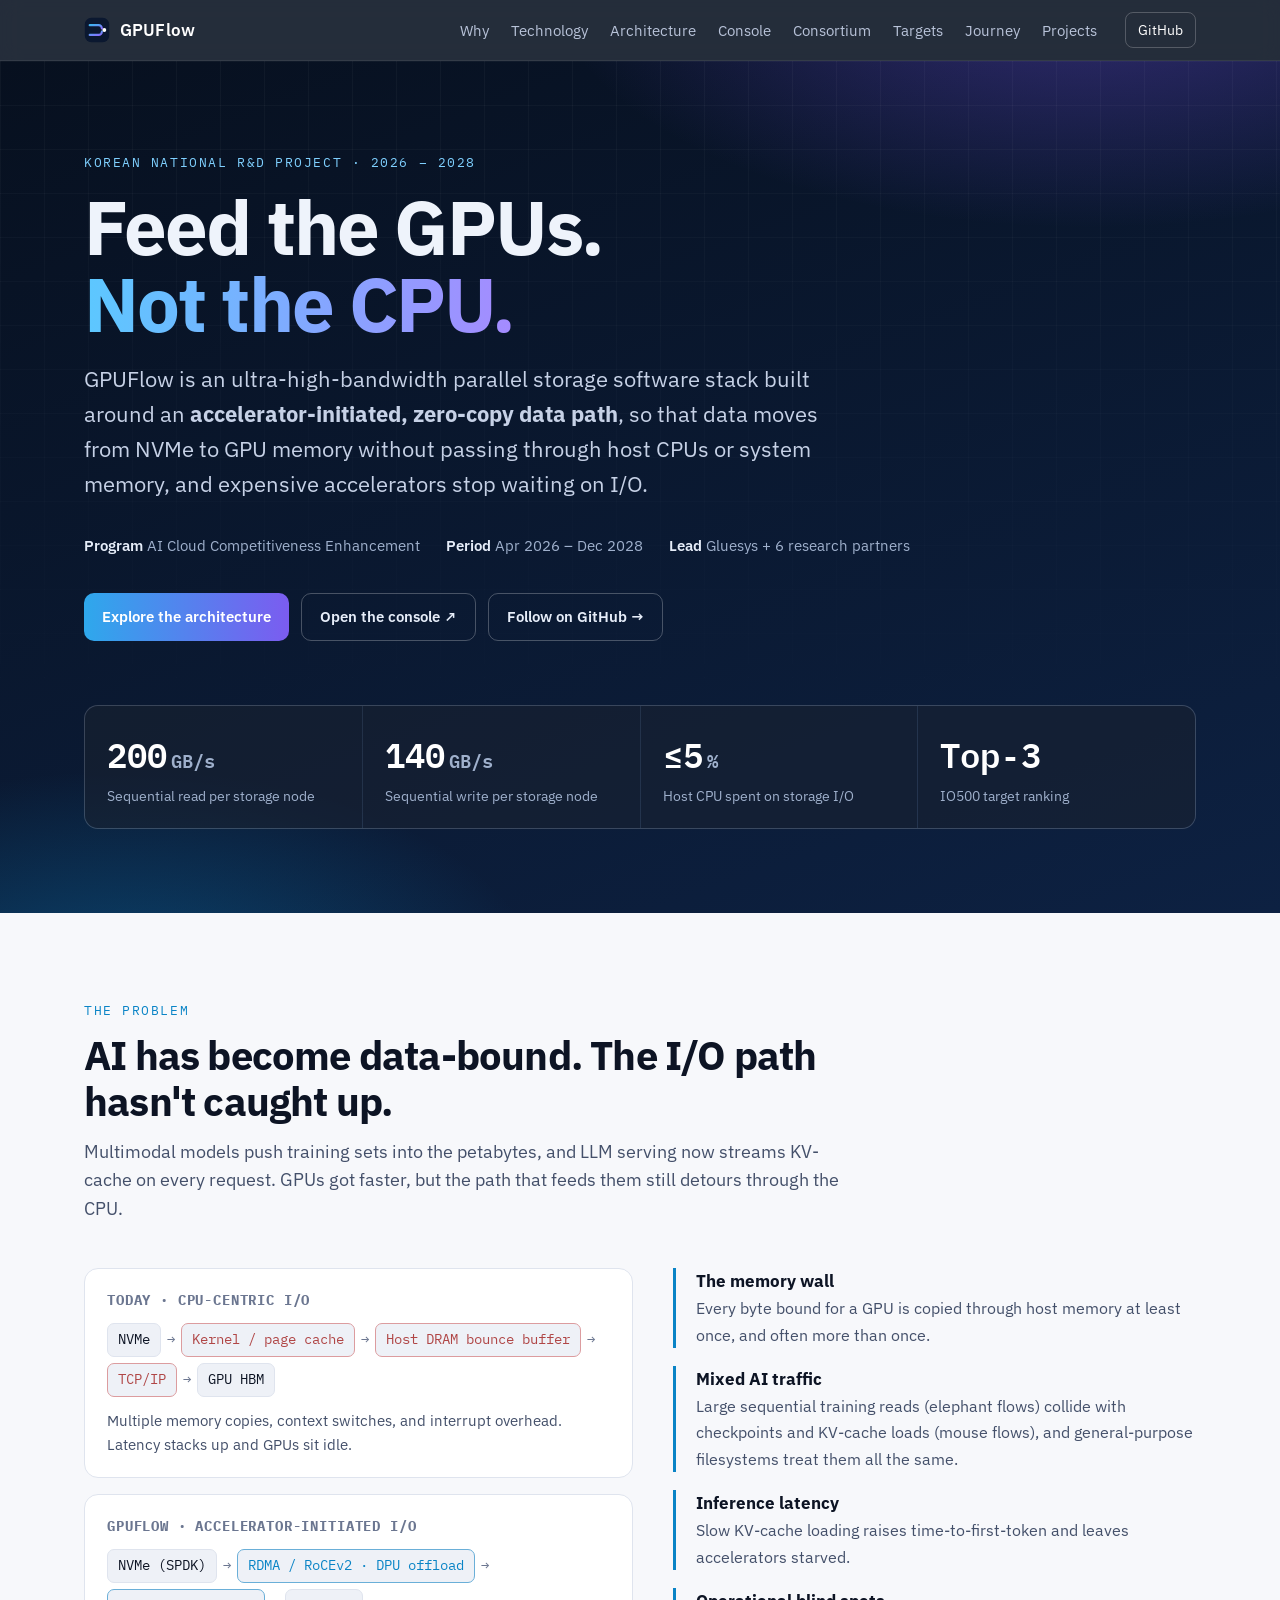
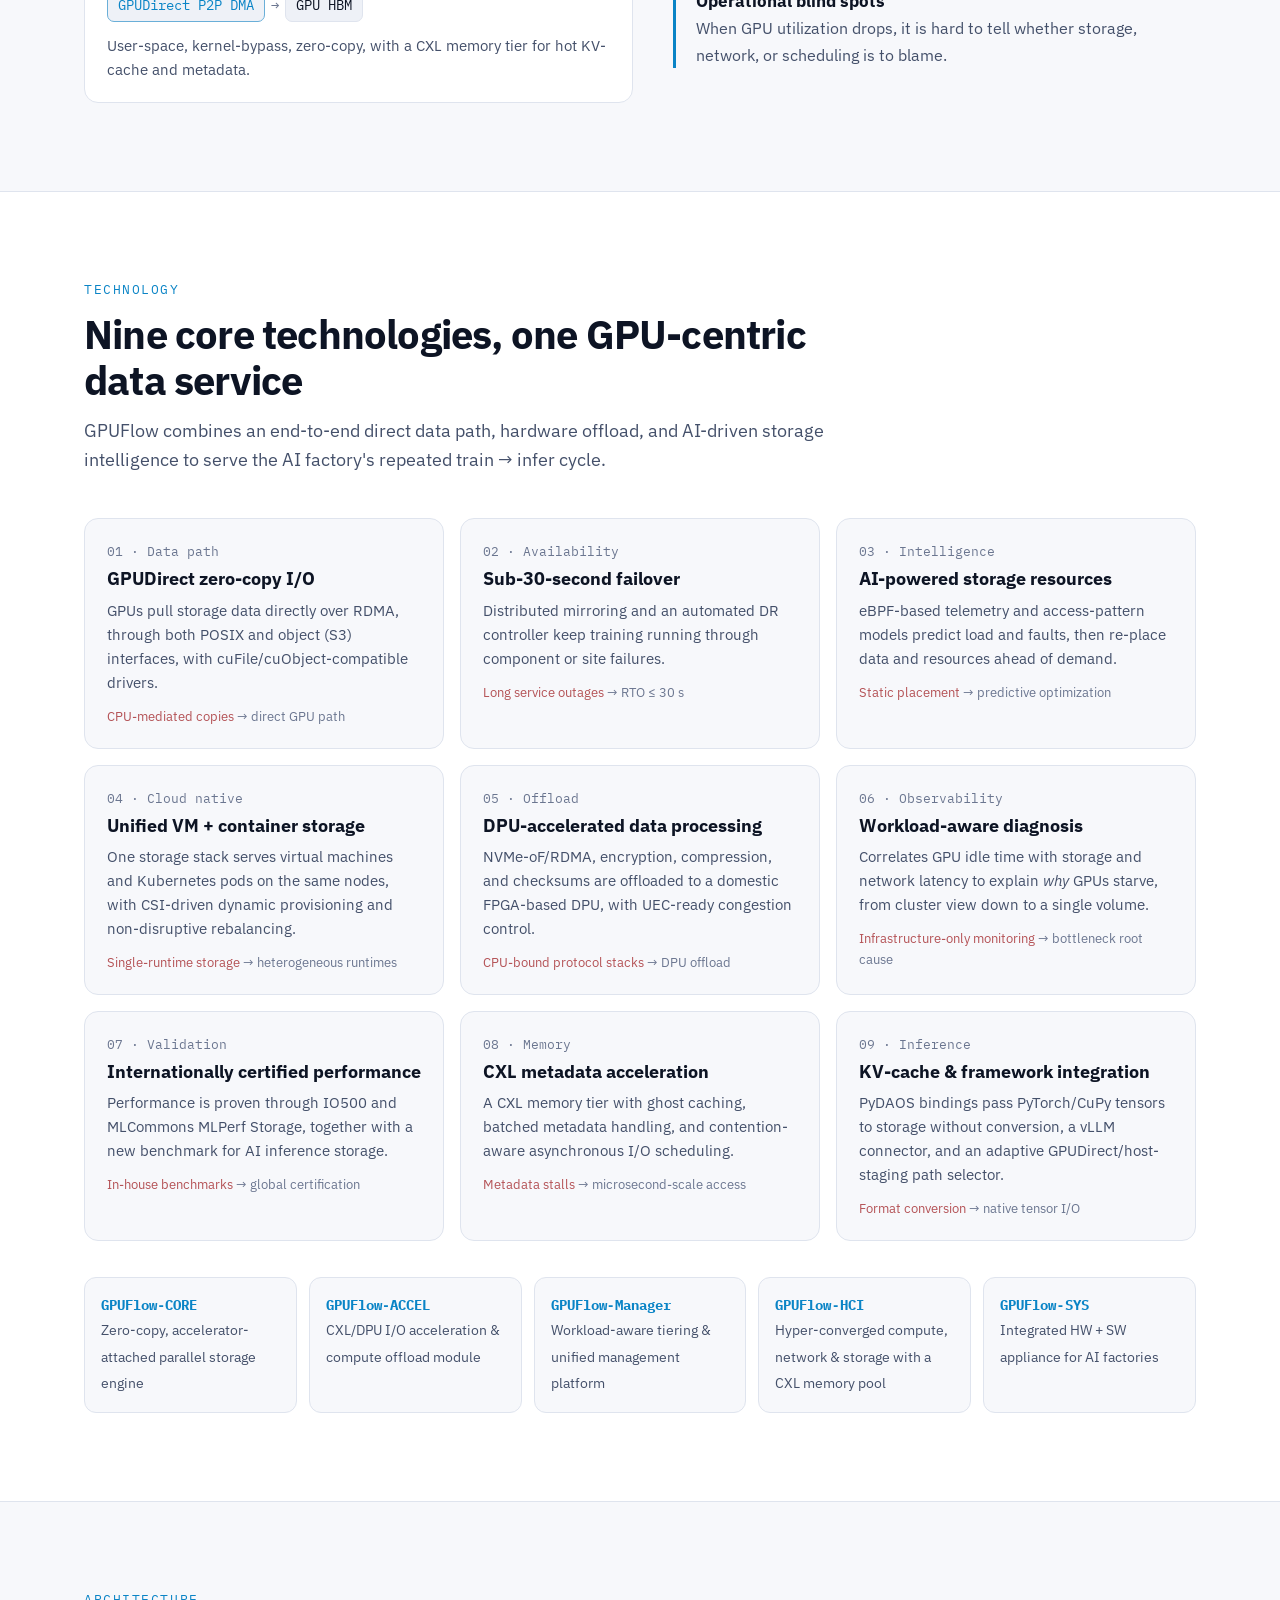
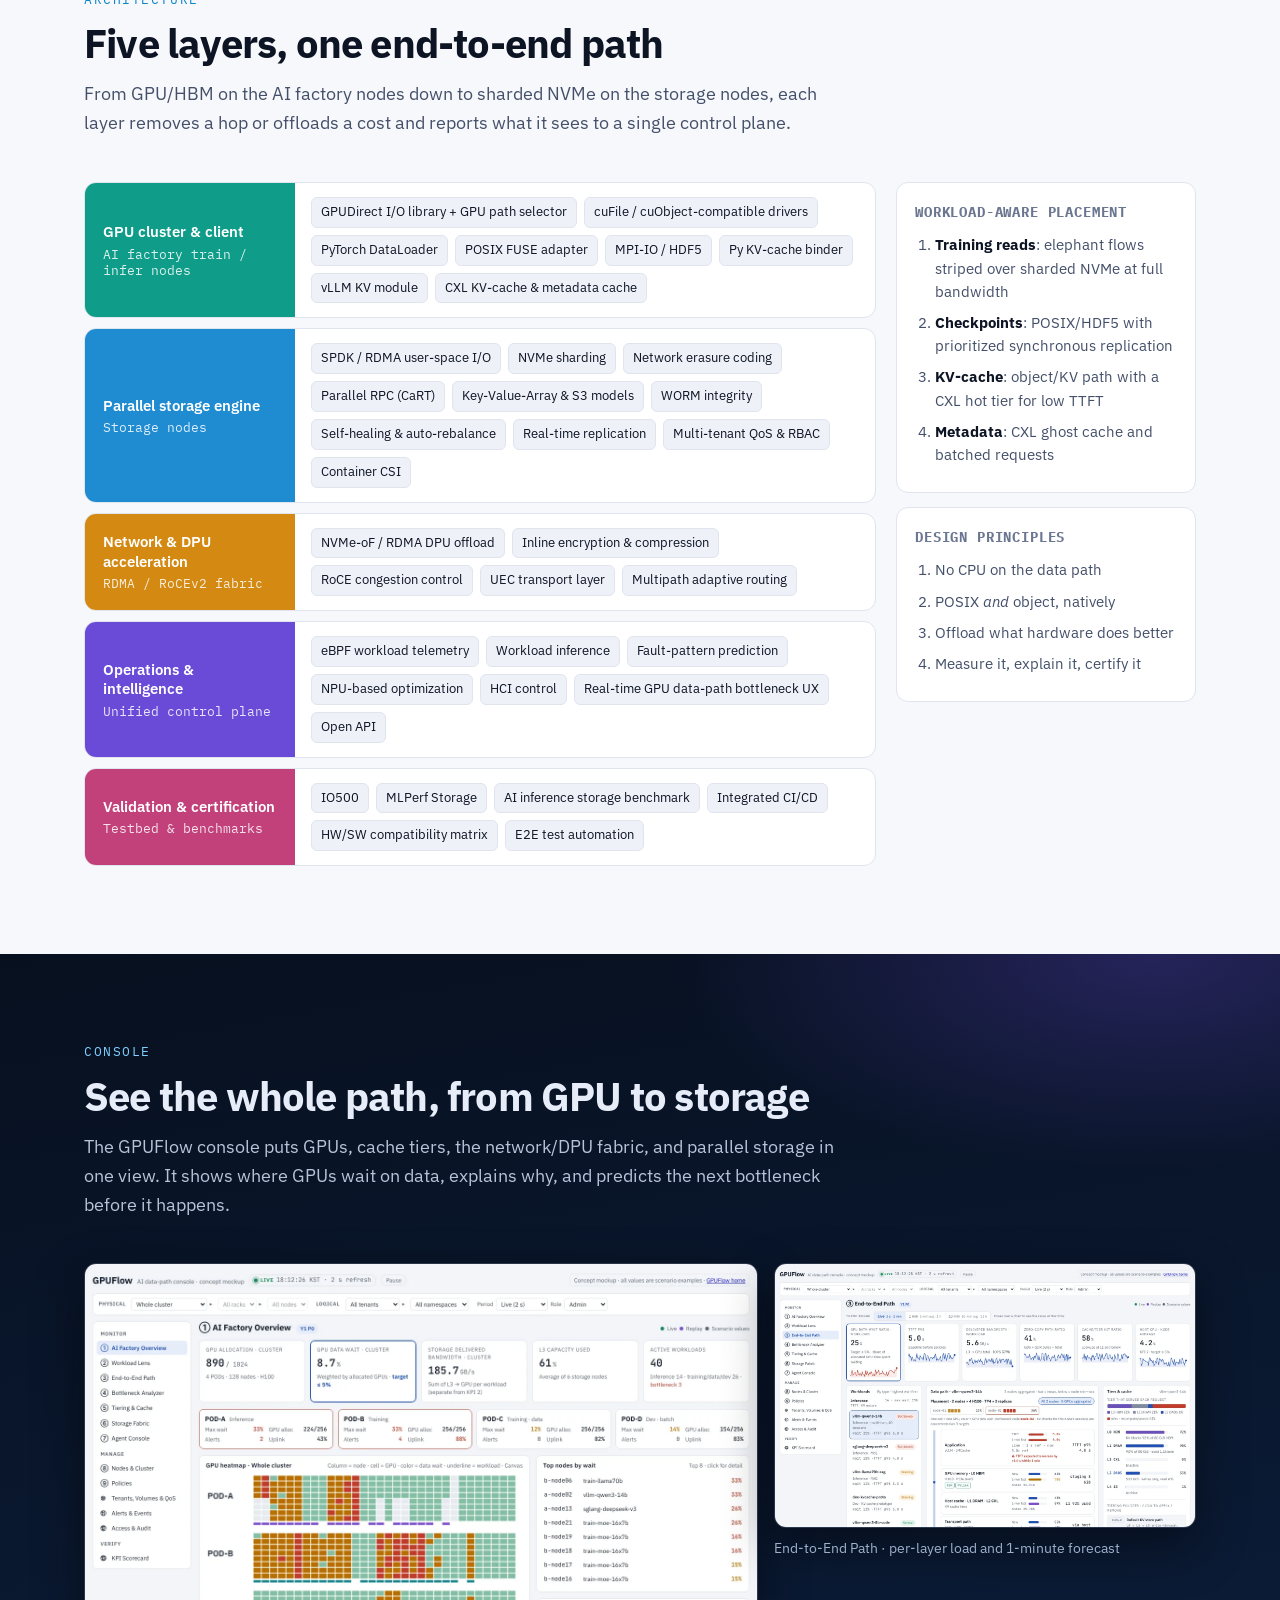
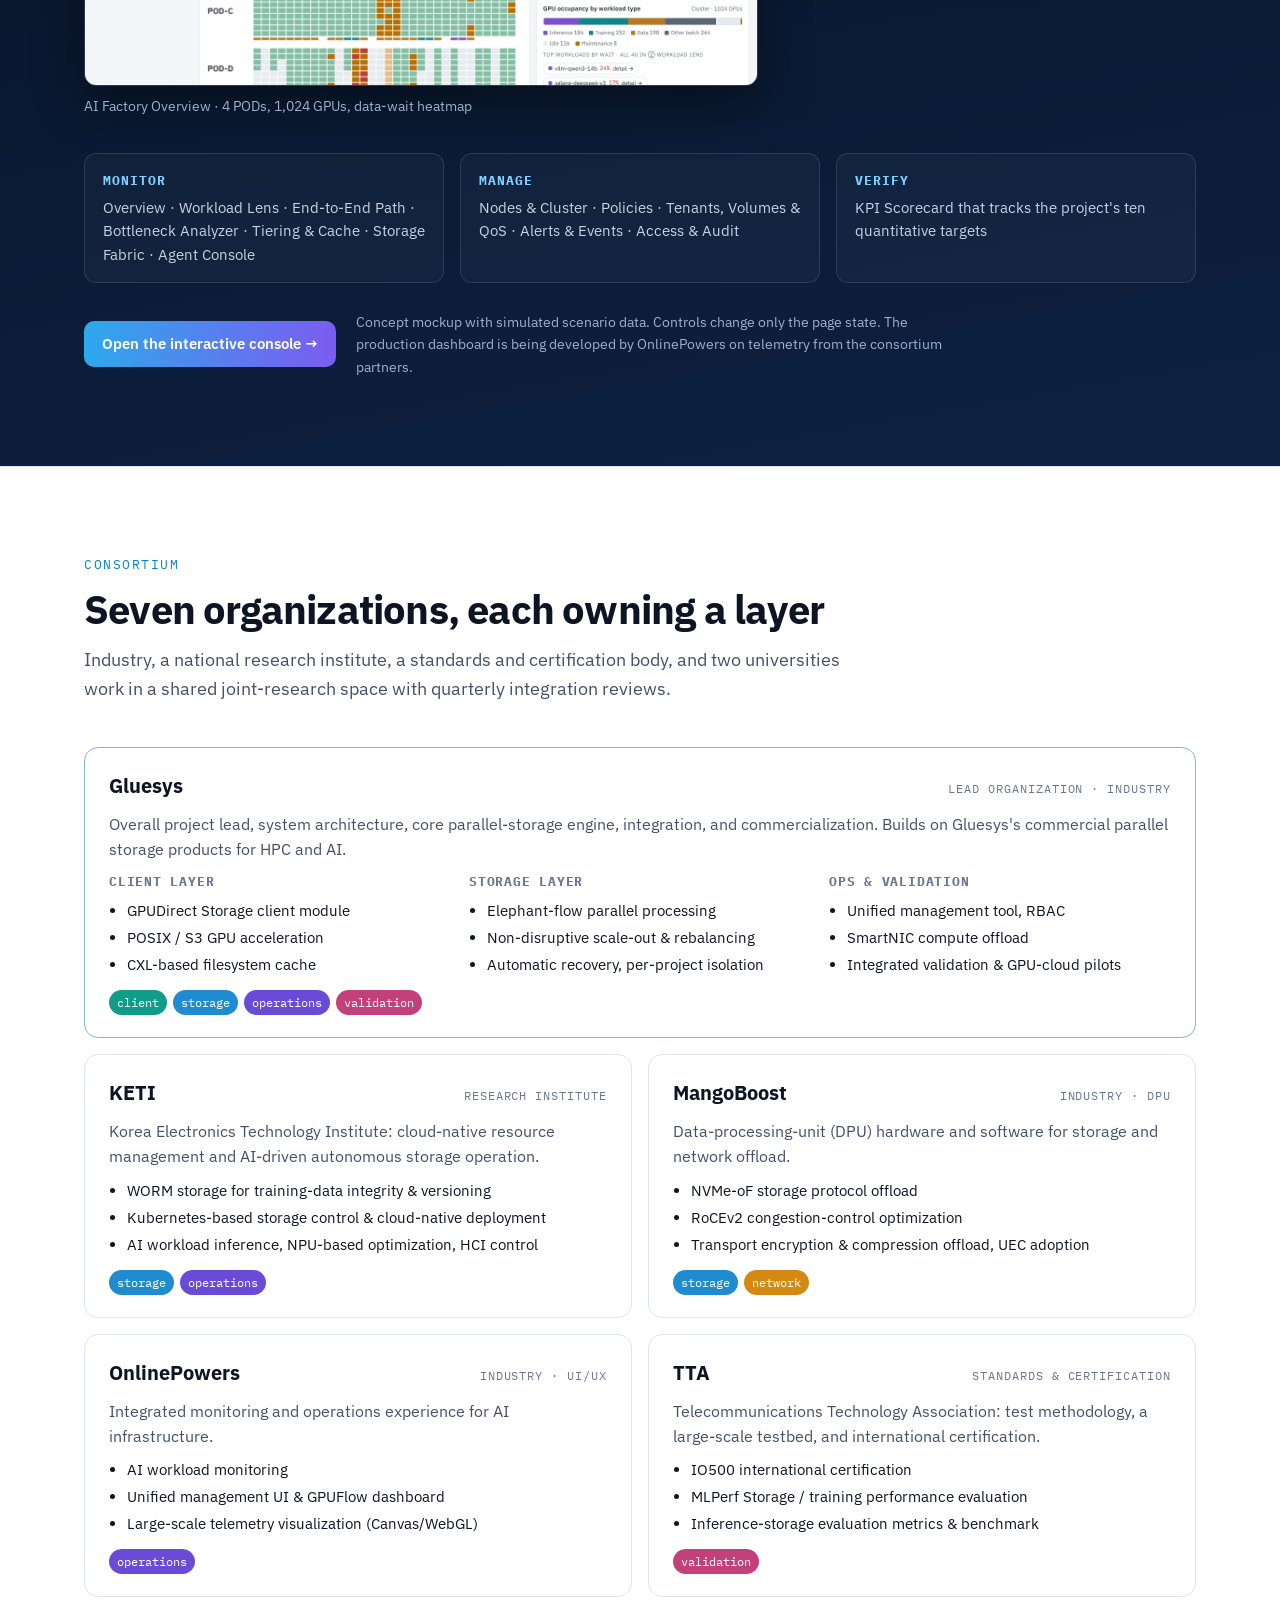
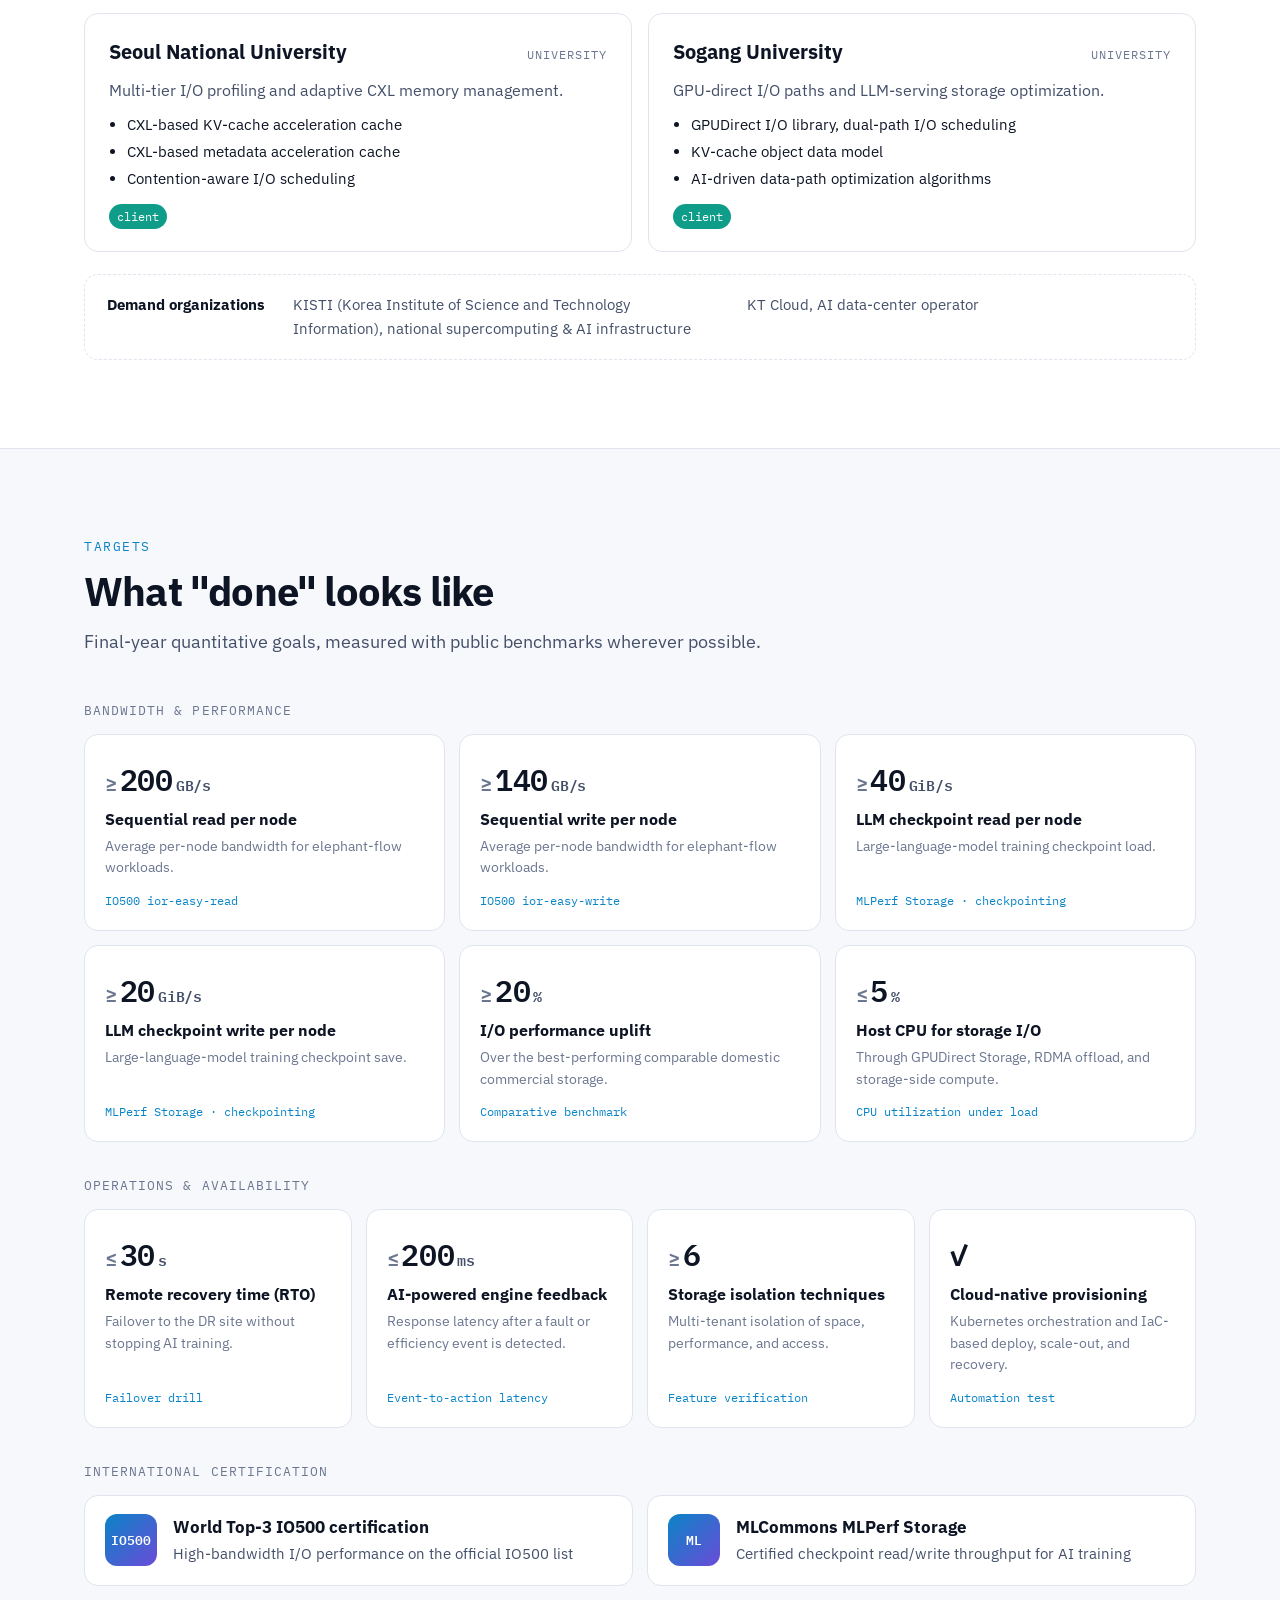
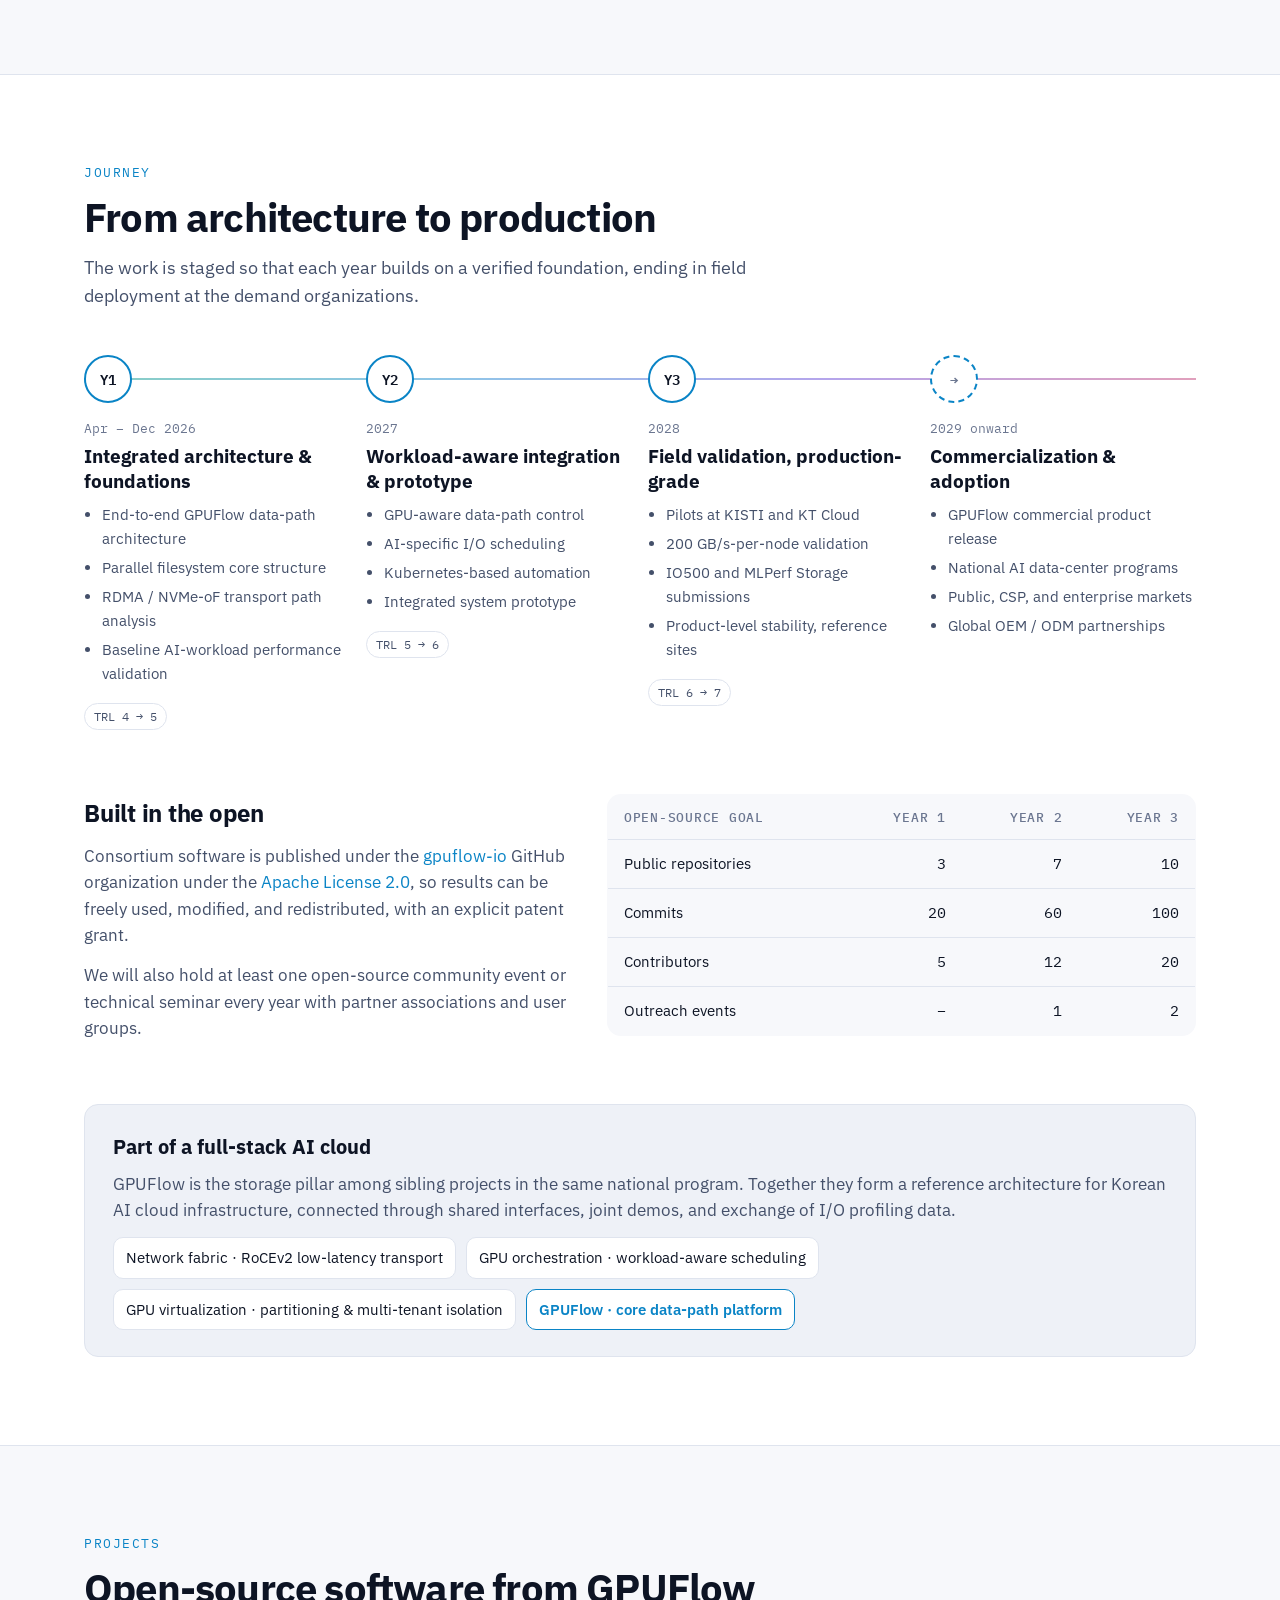
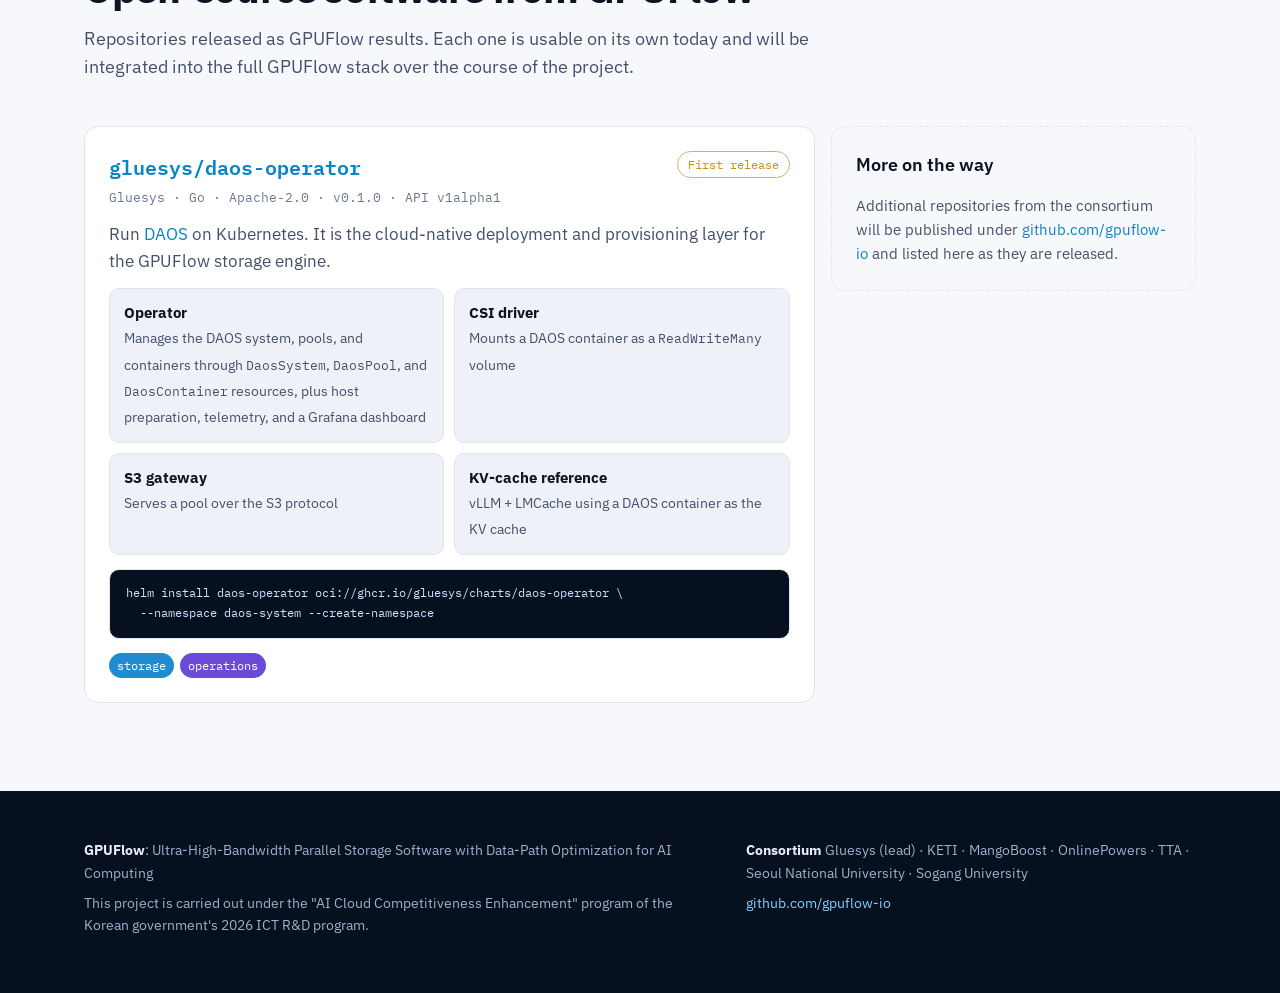
==== commit 5eba8dc7: "Add console link to hero buttons Co-Authored-By: Claude Opus 5.5 <noreply@anthropic.com> Claude-Sess" ====
--- a/index.html
+++ b/index.html
@@ -50,6 +50,7 @@
     </div>
     <div class="cta">
       <a class="btn primary" href="#architecture">Explore the architecture</a>
+      <a class="btn ghost" href="console/">Open the console ↗</a>
       <a class="btn ghost" href="https://github.com/gpuflow-io">Follow on GitHub →</a>
     </div>
 
